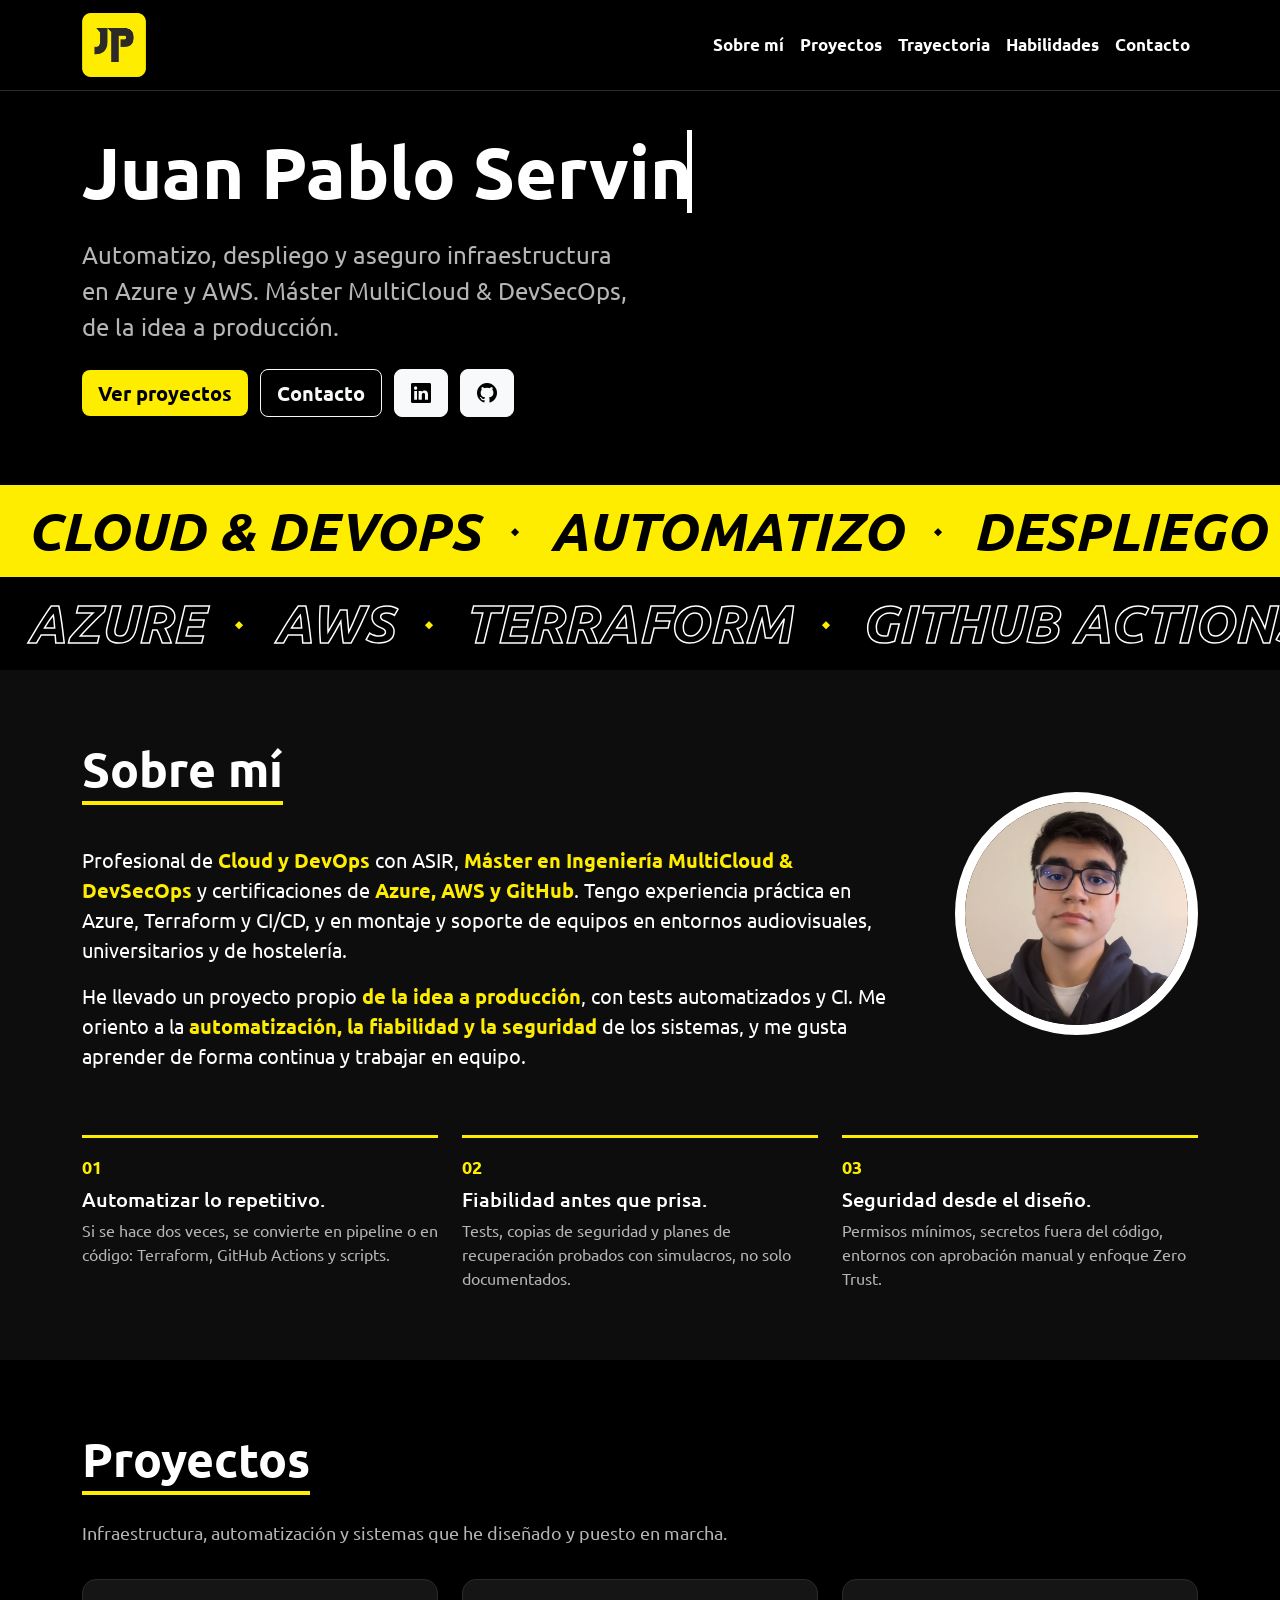
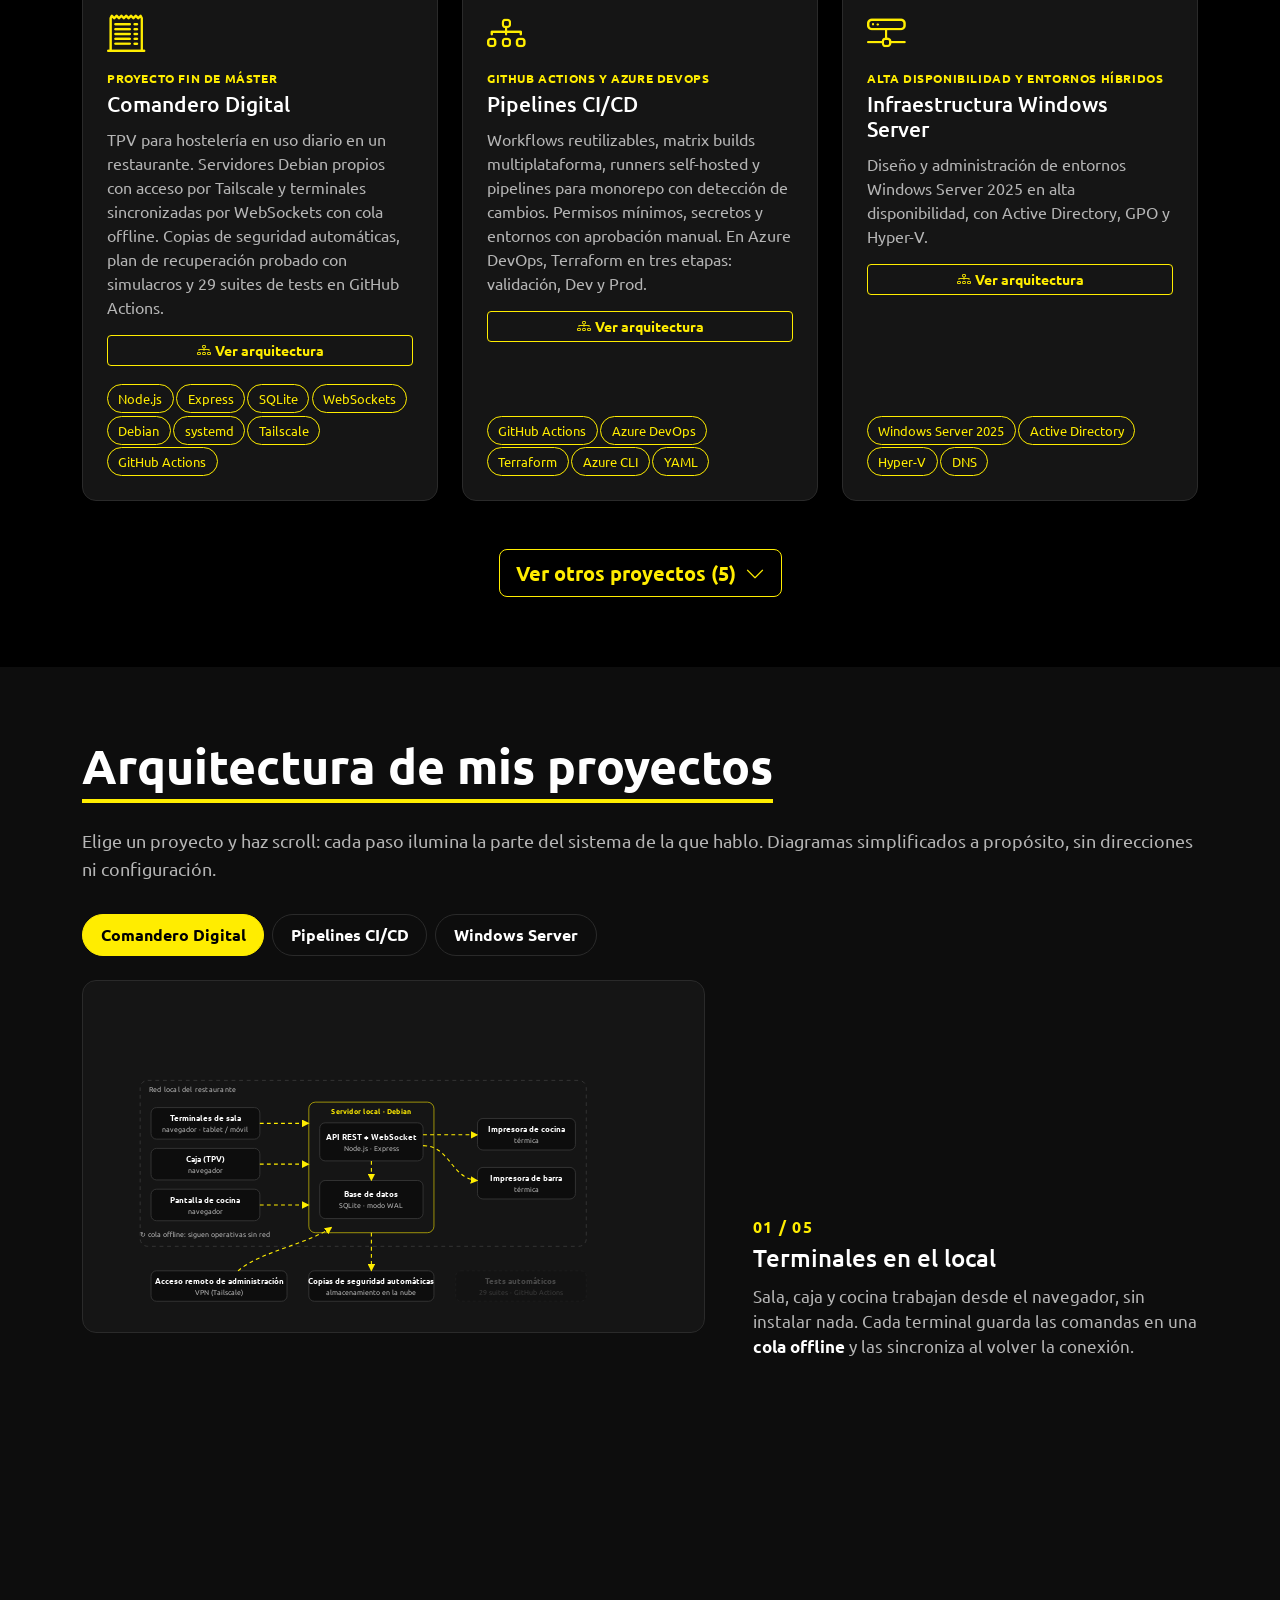
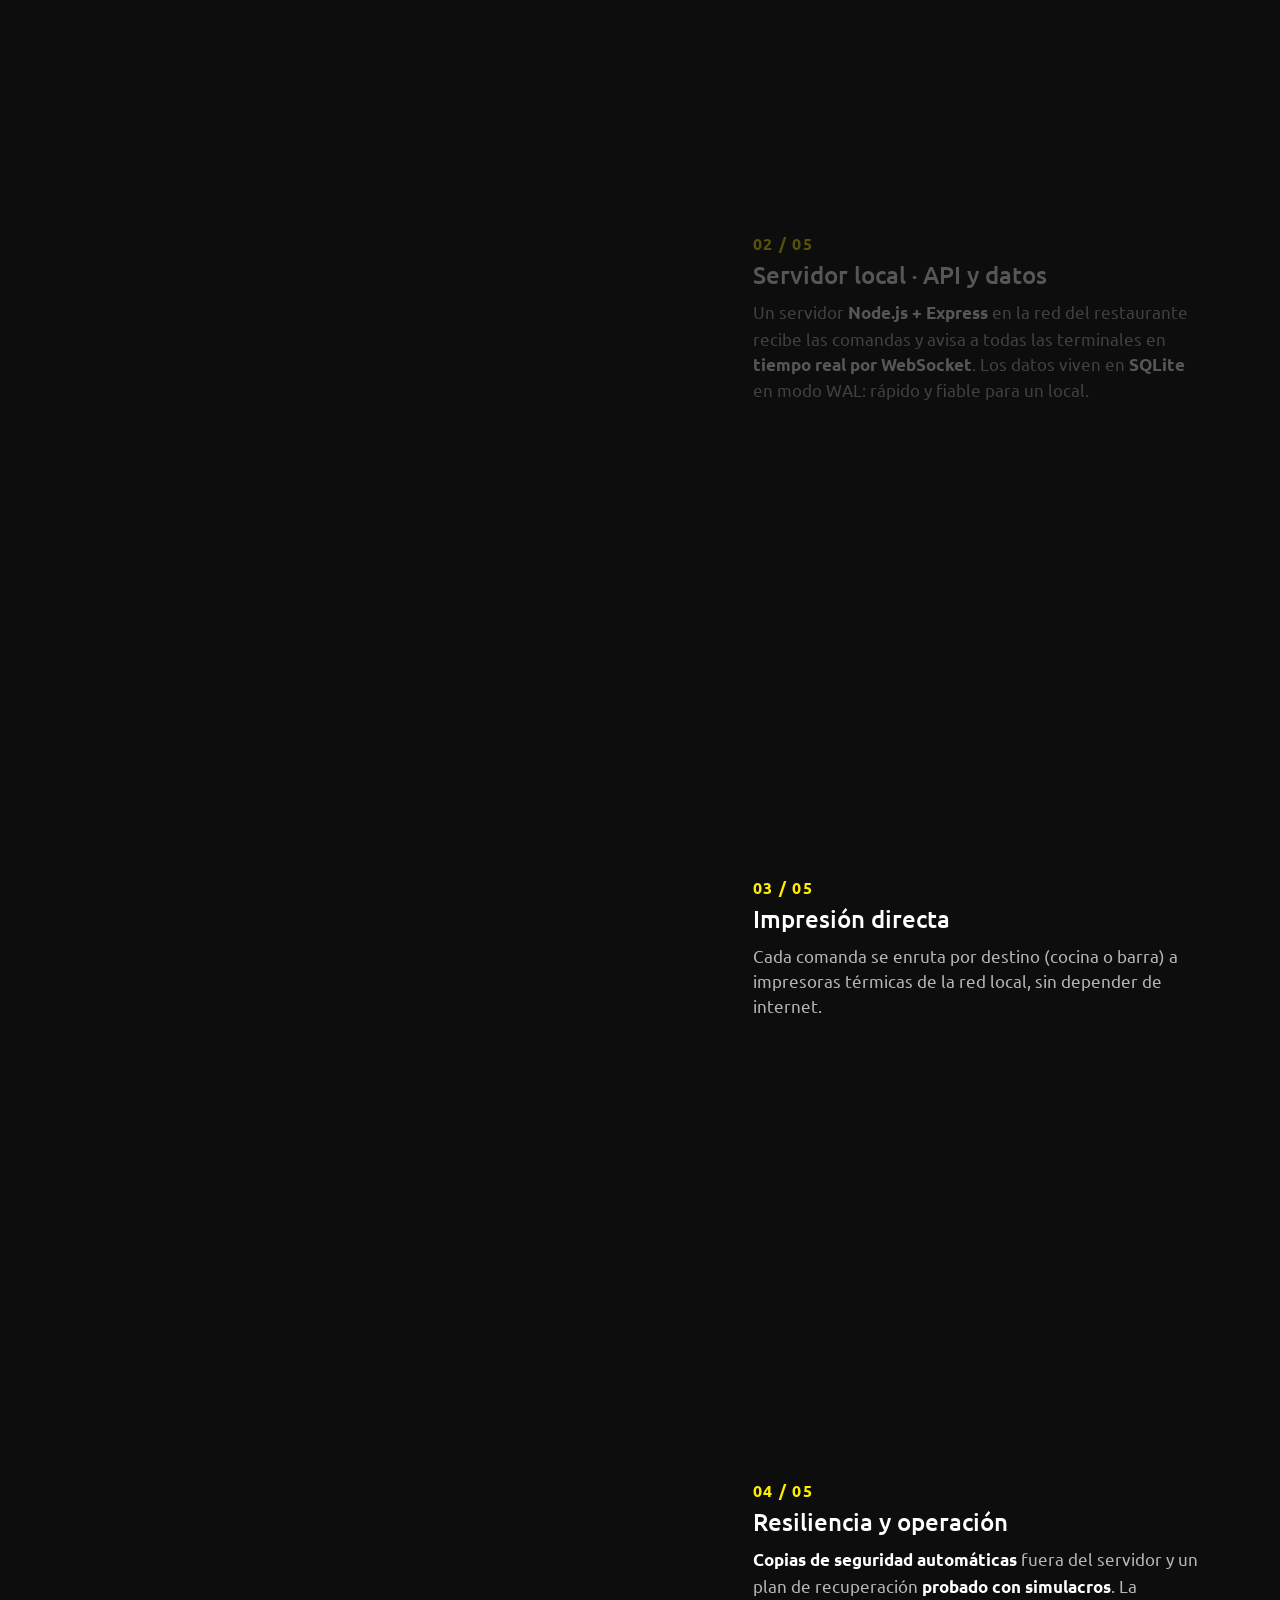
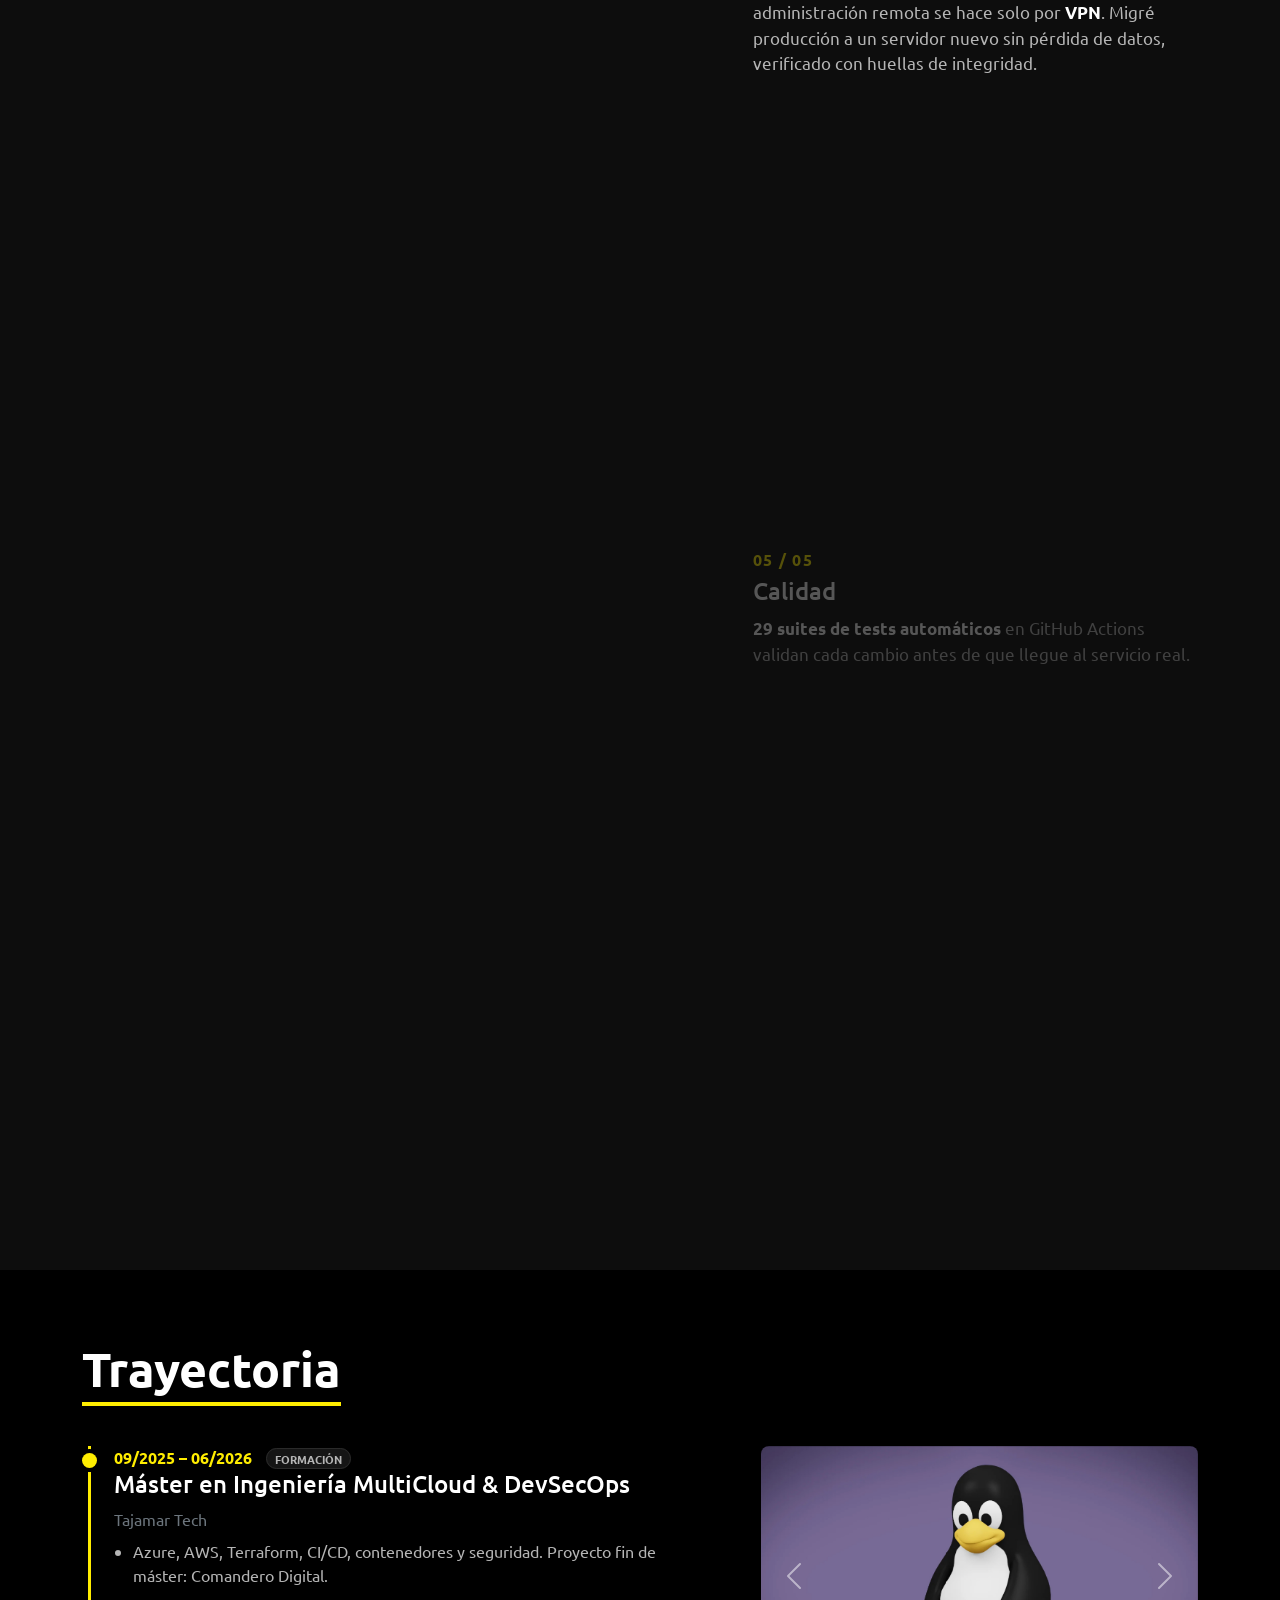
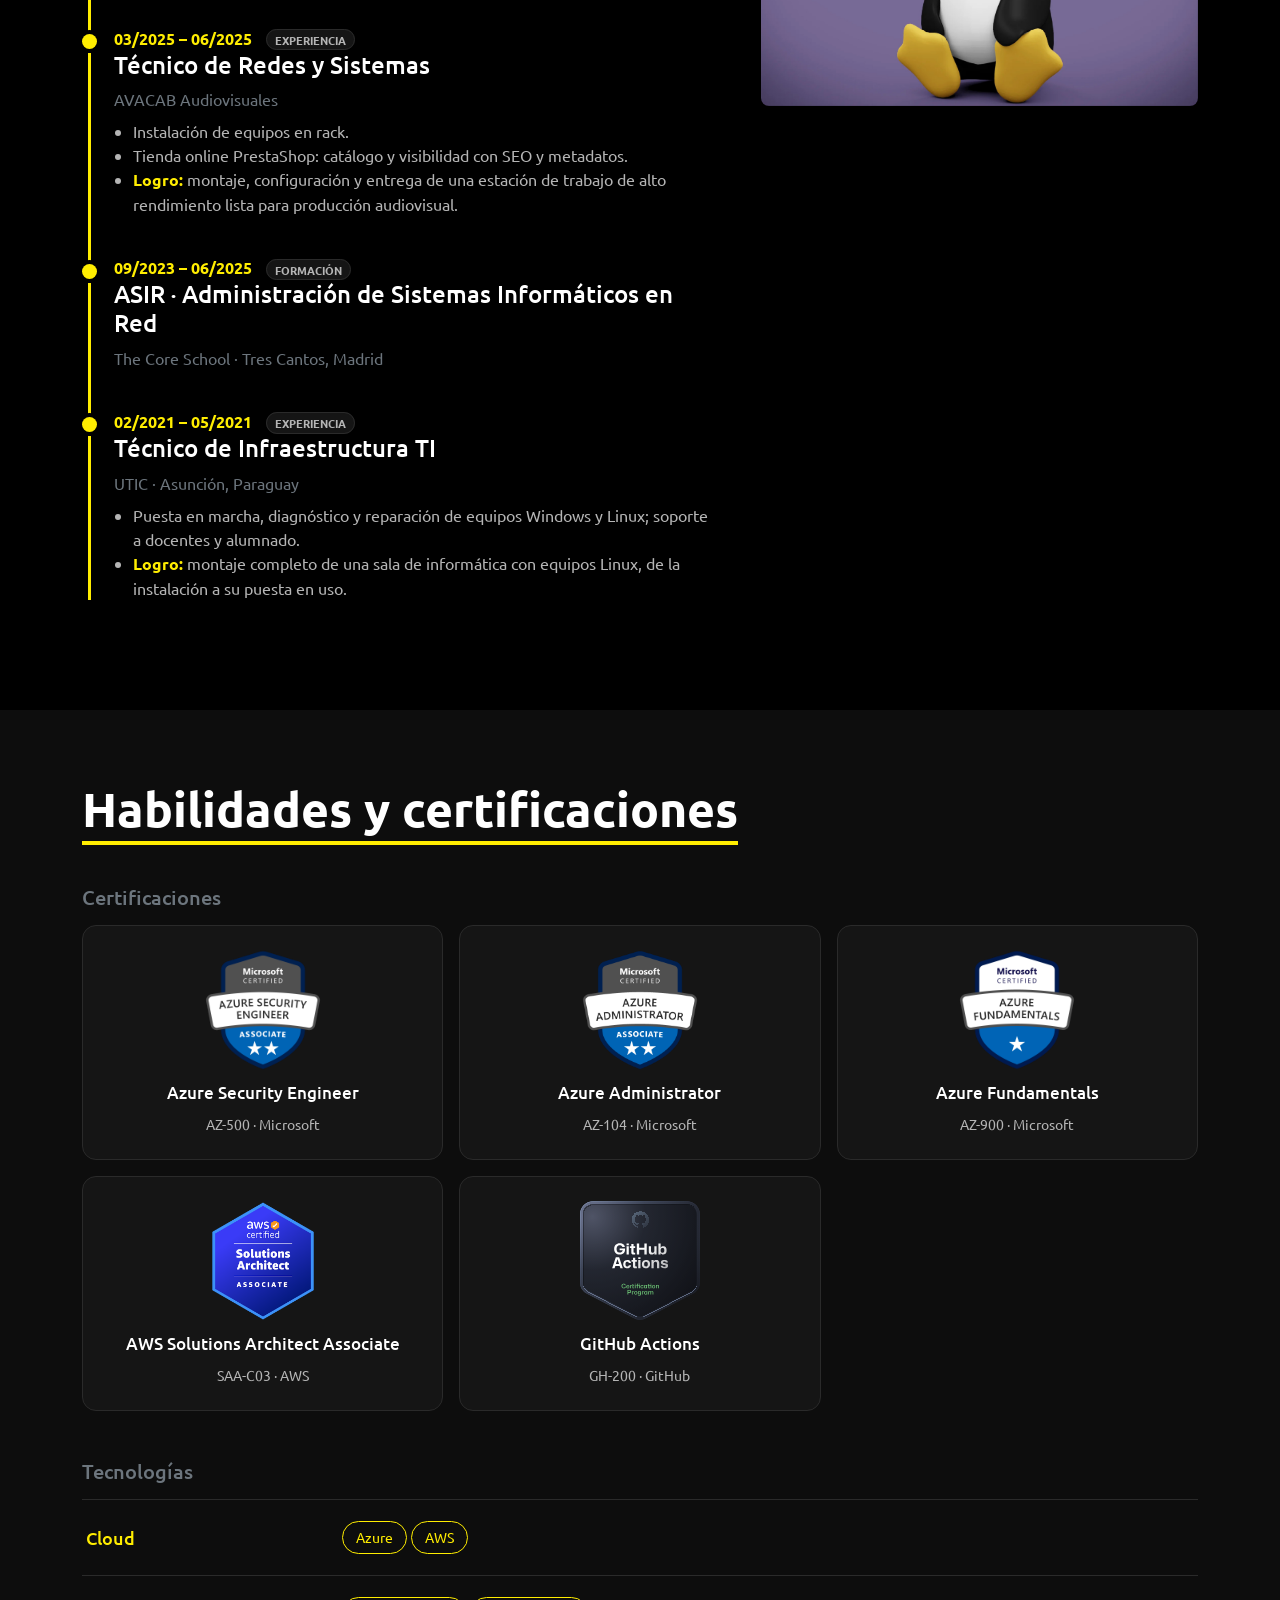
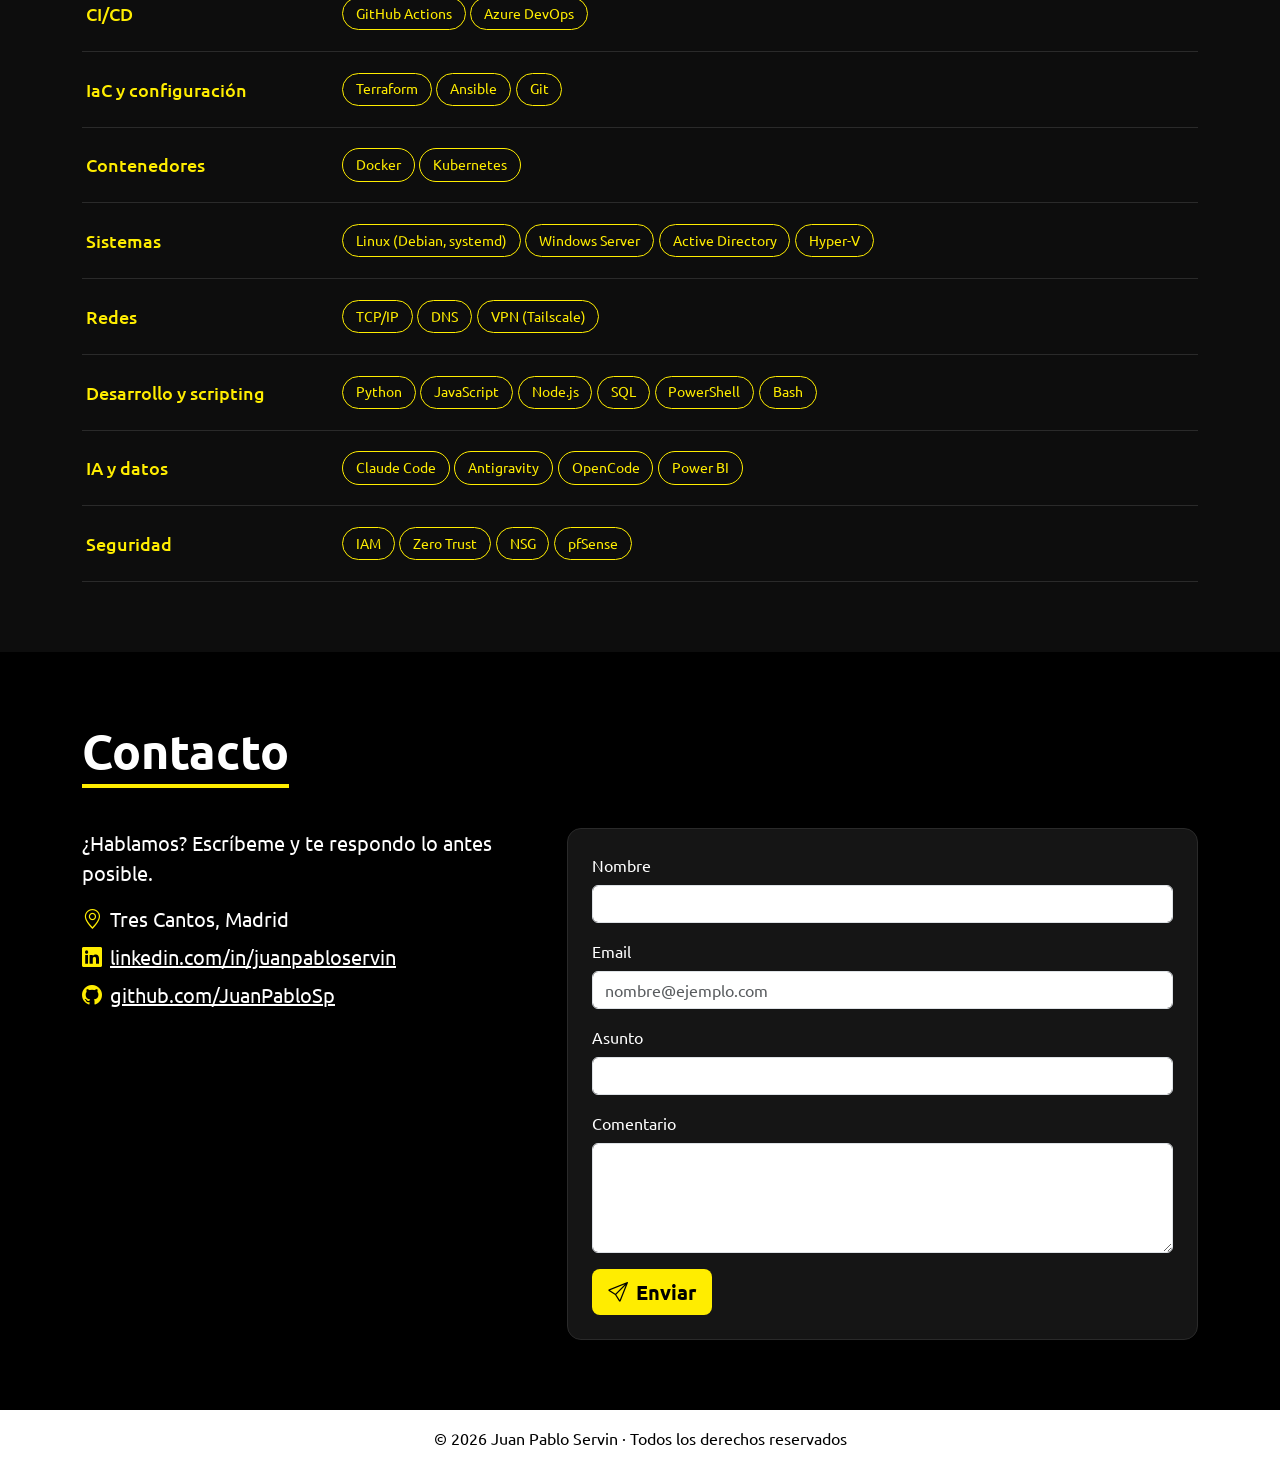
==== index.html @ 90234731 "Selector de arquitectura: Comandero, CI/CD y Windows Server La sección de arquitectura pasa a tener " ====
<!DOCTYPE html>
<html lang="es">

<head>
    <meta charset="UTF-8">
    <meta name="viewport" content="width=device-width, initial-scale=1.0">
    <meta name="theme-color" content="#000000">
    <title>Juan Pablo Servin | Cloud &amp; DevOps</title>
    <meta name="description" content="Portafolio de Juan Pablo Servin: Cloud y DevOps. Máster en Ingeniería MultiCloud &amp; DevSecOps, certificaciones Azure, AWS y GitHub, Terraform, CI/CD y Linux.">
    <meta property="og:title" content="Juan Pablo Servin | Cloud & DevOps">
    <meta property="og:description" content="Máster MultiCloud & DevSecOps. Azure, AWS, Terraform, CI/CD y sistemas.">
    <meta property="og:image" content="img/FotoCV.jpg">
    <meta property="og:type" content="website">
    <meta name="twitter:card" content="summary">
    <link rel="icon" type="image/png" href="img/icon.png">
    <link href="https://cdn.jsdelivr.net/npm/bootstrap@5.3.3/dist/css/bootstrap.min.css" rel="stylesheet"
        integrity="sha384-QWTKZyjpPEjISv5WaRU9OFeRpok6YctnYmDr5pNlyT2bRjXh0JMhjY6hW+ALEwIH" crossorigin="anonymous">
    <link rel="stylesheet" href="https://cdn.jsdelivr.net/npm/bootstrap-icons@1.11.3/font/bootstrap-icons.min.css">
    <script src="https://cdn.jsdelivr.net/npm/bootstrap@5.3.3/dist/js/bootstrap.bundle.min.js"
        integrity="sha384-YvpcrYf0tY3lHB60NNkmXc5s9fDVZLESaAA55NDzOxhy9GkcIdslK1eN7N6jIeHz"
        crossorigin="anonymous" defer></script>
    <link rel="preconnect" href="https://fonts.googleapis.com">
    <link rel="preconnect" href="https://fonts.gstatic.com" crossorigin>
    <link href="https://fonts.googleapis.com/css2?family=Ubuntu:wght@300;400;500;700&display=swap" rel="stylesheet">
    <link href="https://fonts.cdnfonts.com/css/sf-pixelate" rel="stylesheet">
    <link rel="stylesheet" href="css/style.css">
</head>

<body data-bs-spy="scroll" data-bs-target="#mainNav" data-bs-offset="80" tabindex="0">
    <div id="scrollProgress"></div>

    <nav class="navbar navbar-expand-lg navbar-dark fixed-top" id="mainNav">
        <div class="container">
            <a class="navbar-brand" href="#inicio"><img src="img/icon.png" alt="Logo JP"></a>
            <button class="navbar-toggler" type="button" data-bs-toggle="collapse" data-bs-target="#navbarNav"
                aria-controls="navbarNav" aria-expanded="false" aria-label="Abrir menú">
                <span class="navbar-toggler-icon"></span>
            </button>
            <div class="collapse navbar-collapse" id="navbarNav">
                <ul class="navbar-nav ms-auto">
                    <li class="nav-item"><a class="nav-link" href="#sobreMi">Sobre mí</a></li>
                    <li class="nav-item"><a class="nav-link" href="#proyectos">Proyectos</a></li>
                    <li class="nav-item"><a class="nav-link" href="#trayectoria">Trayectoria</a></li>
                    <li class="nav-item"><a class="nav-link" href="#habilidades">Habilidades</a></li>
                    <li class="nav-item"><a class="nav-link" href="#contacto">Contacto</a></li>
                </ul>
            </div>
        </div>
    </nav>

    <main>
        <!-- 1. Hero -->
        <section id="inicio">
            <div class="container">
                <div id="heroTitle"><h1 id="myname" class="reveal up" style="--d:.1s">Juan Pablo Servin</h1></div>
                <p class="hero-sub reveal up" style="--d:.25s">Automatizo, despliego y aseguro infraestructura en Azure y AWS. Máster MultiCloud &amp; DevSecOps, de la idea a producción.</p>
                <div class="mt-4 reveal up" style="--d:.4s">
                    <a href="#proyectos" class="btn btn-lg btn-accent me-2 mb-2">Ver proyectos</a>
                    <a href="#contacto" class="btn btn-lg btn-outline-light fw-bold me-2 mb-2">Contacto</a>
                    <a href="https://www.linkedin.com/in/juanpabloservin/" target="_blank" rel="noopener noreferrer" class="btn btn-lg btn-light fw-bold me-2 mb-2" aria-label="LinkedIn"><i class="bi bi-linkedin"></i></a>
                    <a href="https://github.com/JuanPabloSp" target="_blank" rel="noopener noreferrer" class="btn btn-lg btn-light fw-bold mb-2" aria-label="GitHub"><i class="bi bi-github"></i></a>
                </div>
            </div>
        </section>


        <!-- Cinta de texto en bucle -->
        <div class="marquee-wrap" role="presentation">
            <div class="marquee marquee-fill" aria-hidden="true"><div class="marquee-track"><div class="marquee-group"><span class="">CLOUD &amp; DEVOPS</span><span class="sep">◆</span><span class="">AUTOMATIZO</span><span class="sep">◆</span><span class="">DESPLIEGO</span><span class="sep">◆</span><span class="">ASEGURO</span><span class="sep">◆</span><span class="">CLOUD &amp; DEVOPS</span><span class="sep">◆</span><span class="">AUTOMATIZO</span><span class="sep">◆</span><span class="">DESPLIEGO</span><span class="sep">◆</span><span class="">ASEGURO</span><span class="sep">◆</span></div><div class="marquee-group"><span class="">CLOUD &amp; DEVOPS</span><span class="sep">◆</span><span class="">AUTOMATIZO</span><span class="sep">◆</span><span class="">DESPLIEGO</span><span class="sep">◆</span><span class="">ASEGURO</span><span class="sep">◆</span><span class="">CLOUD &amp; DEVOPS</span><span class="sep">◆</span><span class="">AUTOMATIZO</span><span class="sep">◆</span><span class="">DESPLIEGO</span><span class="sep">◆</span><span class="">ASEGURO</span><span class="sep">◆</span></div></div></div>
            <div class="marquee marquee-outline" aria-hidden="true"><div class="marquee-track"><div class="marquee-group"><span class="">AZURE</span><span class="sep">◆</span><span class="">AWS</span><span class="sep">◆</span><span class="">TERRAFORM</span><span class="sep">◆</span><span class="">GITHUB ACTIONS</span><span class="sep">◆</span><span class="">KUBERNETES</span><span class="sep">◆</span><span class="">LINUX</span><span class="sep">◆</span><span class="">AZURE</span><span class="sep">◆</span><span class="">AWS</span><span class="sep">◆</span><span class="">TERRAFORM</span><span class="sep">◆</span><span class="">GITHUB ACTIONS</span><span class="sep">◆</span><span class="">KUBERNETES</span><span class="sep">◆</span><span class="">LINUX</span><span class="sep">◆</span></div><div class="marquee-group"><span class="">AZURE</span><span class="sep">◆</span><span class="">AWS</span><span class="sep">◆</span><span class="">TERRAFORM</span><span class="sep">◆</span><span class="">GITHUB ACTIONS</span><span class="sep">◆</span><span class="">KUBERNETES</span><span class="sep">◆</span><span class="">LINUX</span><span class="sep">◆</span><span class="">AZURE</span><span class="sep">◆</span><span class="">AWS</span><span class="sep">◆</span><span class="">TERRAFORM</span><span class="sep">◆</span><span class="">GITHUB ACTIONS</span><span class="sep">◆</span><span class="">KUBERNETES</span><span class="sep">◆</span><span class="">LINUX</span><span class="sep">◆</span></div></div></div>
        </div>

        <!-- 2. Sobre mí -->
        <section id="sobreMi" class="alt">
            <div class="container">
                <div class="row g-5 align-items-center">
                    <div class="col-lg-3 order-lg-2 text-center">
                        <img src="img/FotoCV.jpg" class="w-100 reveal scale" id="foto" alt="Foto de perfil de Juan Pablo Servin" style="max-width:280px">
                    </div>
                    <div class="col-lg-9 order-lg-1">
                        <h2 class="section-title">Sobre mí</h2>
                        <p class="fs-5 about-text reveal left">
                            Profesional de <b>Cloud y DevOps</b> con ASIR, <b>Máster en Ingeniería MultiCloud &amp; DevSecOps</b>
                            y certificaciones de <b>Azure, AWS y GitHub</b>. Tengo experiencia práctica en Azure, Terraform y CI/CD,
                            y en montaje y soporte de equipos en entornos audiovisuales, universitarios y de hostelería.
                        </p>
                        <p class="fs-5 about-text reveal left" style="--d:.15s">
                            He llevado un proyecto propio <b>de la idea a producción</b>, con tests automatizados y CI.
                            Me oriento a la <b>automatización, la fiabilidad y la seguridad</b> de los sistemas, y me gusta
                            aprender de forma continua y trabajar en equipo.
                        </p>
                    </div>
                </div>
                <div class="row g-4 mt-4" data-stagger>
                    <div class="col-md-4 reveal up"><div class="principle"><span class="num">01</span><h3>Automatizar lo repetitivo.</h3><p>Si se hace dos veces, se convierte en pipeline o en código: Terraform, GitHub Actions y scripts.</p></div></div>
                    <div class="col-md-4 reveal up"><div class="principle"><span class="num">02</span><h3>Fiabilidad antes que prisa.</h3><p>Tests, copias de seguridad y planes de recuperación probados con simulacros, no solo documentados.</p></div></div>
                    <div class="col-md-4 reveal up"><div class="principle"><span class="num">03</span><h3>Seguridad desde el diseño.</h3><p>Permisos mínimos, secretos fuera del código, entornos con aprobación manual y enfoque Zero Trust.</p></div></div>
                </div>
            </div>
        </section>

        <!-- 3. Proyectos -->
        <section id="proyectos">
            <div class="container">
                <h2 class="section-title">Proyectos</h2>
                <p class="section-lead reveal up">Infraestructura, automatización y sistemas que he diseñado y puesto en marcha.</p>
                <div class="row g-4" data-stagger>
                    <div class="col-md-6 col-lg-4 reveal up">
                        <article class="card-dark project">
                            <i class="bi bi-receipt-cutoff project-icon"></i>
                            <small class="project-kind">Proyecto Fin de Máster</small>
                            <h3>Comandero Digital</h3>
                            <p class="project-desc">TPV para hostelería en uso diario en un restaurante. Servidores Debian propios con acceso por Tailscale y terminales sincronizadas por WebSockets con cola offline. Copias de seguridad automáticas, plan de recuperación probado con simulacros y 29 suites de tests en GitHub Actions.</p>
                            <a href="#arquitectura" data-arch="comandero" class="btn btn-sm btn-outline-accent mb-3 arch-btn"><i class="bi bi-diagram-3 me-1"></i>Ver arquitectura</a>
                            <div class="mt-auto"><span class="badge-tech">Node.js</span><span class="badge-tech">Express</span><span class="badge-tech">SQLite</span><span class="badge-tech">WebSockets</span><span class="badge-tech">Debian</span><span class="badge-tech">systemd</span><span class="badge-tech">Tailscale</span><span class="badge-tech">GitHub Actions</span></div>
                        </article>
                    </div>
                    <div class="col-md-6 col-lg-4 reveal up">
                        <article class="card-dark project">
                            <i class="bi bi-diagram-3 project-icon"></i>
                            <small class="project-kind">GitHub Actions y Azure DevOps</small>
                            <h3>Pipelines CI/CD</h3>
                            <p class="project-desc">Workflows reutilizables, matrix builds multiplataforma, runners self-hosted y pipelines para monorepo con detección de cambios. Permisos mínimos, secretos y entornos con aprobación manual. En Azure DevOps, Terraform en tres etapas: validación, Dev y Prod.</p>
                            <a href="#arquitectura" data-arch="cicd" class="btn btn-sm btn-outline-accent mb-3 arch-btn"><i class="bi bi-diagram-3 me-1"></i>Ver arquitectura</a>
                            <div class="mt-auto"><span class="badge-tech">GitHub Actions</span><span class="badge-tech">Azure DevOps</span><span class="badge-tech">Terraform</span><span class="badge-tech">Azure CLI</span><span class="badge-tech">YAML</span></div>
                        </article>
                    </div>
                    <div class="col-md-6 col-lg-4 reveal up">
                        <article class="card-dark project">
                            <i class="bi bi-hdd-network project-icon"></i>
                            <small class="project-kind">Alta disponibilidad y entornos híbridos</small>
                            <h3>Infraestructura Windows Server</h3>
                            <p class="project-desc">Diseño y administración de entornos Windows Server 2025 en alta disponibilidad, con Active Directory, GPO y Hyper-V.</p>
                            <a href="#arquitectura" data-arch="windows" class="btn btn-sm btn-outline-accent mb-3 arch-btn"><i class="bi bi-diagram-3 me-1"></i>Ver arquitectura</a>
                            <div class="mt-auto"><span class="badge-tech">Windows Server 2025</span><span class="badge-tech">Active Directory</span><span class="badge-tech">Hyper-V</span><span class="badge-tech">DNS</span></div>
                        </article>
                    </div>
                </div>
                <div class="text-center mt-5 reveal up">
                    <button class="btn btn-outline-accent btn-lg" type="button" id="toggleOtros" data-bs-toggle="collapse" data-bs-target="#otros-proyectos" aria-expanded="false" aria-controls="otros-proyectos">
                        <span data-label>Ver otros proyectos (5)</span> <i class="bi bi-chevron-down ms-1"></i>
                    </button>
                </div>
                <div class="collapse" id="otros-proyectos">
                    <h3 class="mt-5 mb-4">Otros proyectos</h3>
                    <div class="row g-4" data-stagger>
                    <div class="col-md-6 col-lg-4 reveal up">
                        <article class="card-dark project">
                            <video class="project-media" src="img/capsproyects/gifCs2.mp4" poster="img/capsproyects/gifCs2.jpg" autoplay muted loop playsinline preload="metadata" aria-label="Torneo LAN de Counter-Strike 2"></video>
                            <small class="project-kind">Proyecto ASIR · Redes y servidores</small>
                            <h3>Torneo LAN Counter-Strike 2</h3>
                            <p class="project-desc">Organización de un torneo en LAN, de la planificación a la ejecución, integrando redes y administración de servidores.</p>
                            <div class="mt-auto"><span class="badge-tech">Redes</span><span class="badge-tech">Servidores</span><span class="badge-tech">Gestión de proyectos</span></div>
                        </article>
                    </div>
                    <div class="col-md-6 col-lg-4 reveal up">
                        <article class="card-dark project">
                            <video class="project-media" src="img/capsproyects/gifArcade.mp4" poster="img/capsproyects/gifArcade.jpg" autoplay muted loop playsinline preload="metadata" aria-label="Arcade físico construido por alumnos de ASIR"></video>
                            <small class="project-kind">Proyecto ASIR · Hardware y software</small>
                            <h3>Arcade físico</h3>
                            <p class="project-desc">Construcción en grupo de un arcade completamente funcional aplicando hardware, software y redes.</p>
                            <div class="mt-auto"><span class="badge-tech">Hardware</span><span class="badge-tech">Software</span><span class="badge-tech">Trabajo en equipo</span></div>
                        </article>
                    </div>
                    <div class="col-md-6 col-lg-4 reveal up">
                        <article class="card-dark project">
                            <video class="project-media" src="img/capsproyects/gif1.mp4" poster="img/capsproyects/gif1.jpg" autoplay muted loop playsinline preload="metadata" aria-label="Demo de la Interfaz Arcade"></video>
                            <small class="project-kind">Desarrollo web</small>
                            <h3>Interfaz Arcade</h3>
                            <p class="project-desc">Interfaz arcade en pixel art, navegable con joystick o botones por género, año o popularidad.</p>
                            <div class="mt-auto"><span class="badge-tech">HTML</span><span class="badge-tech">CSS</span><span class="badge-tech">JavaScript</span></div>
                        </article>
                    </div>
                    <div class="col-md-6 col-lg-4 reveal up">
                        <article class="card-dark project">
                            <video class="project-media" src="img/capsproyects/gif2.mp4" poster="img/capsproyects/gif2.jpg" autoplay muted loop playsinline preload="metadata" aria-label="Demo de la web de Pixel Car Racer"></video>
                            <small class="project-kind">Desarrollo web</small>
                            <h3>Web Pixel Car Racer</h3>
                            <p class="project-desc">Web para fans de PixelCarRacer con noticias, guías, eventos y torneos.</p>
                            <div class="mt-auto"><span class="badge-tech">HTML</span><span class="badge-tech">CSS</span><span class="badge-tech">Bootstrap</span></div>
                        </article>
                    </div>
                    <div class="col-md-6 col-lg-4 reveal up">
                        <article class="card-dark project">
                            <video class="project-media" src="img/capsproyects/gif3.mp4" poster="img/capsproyects/gif3.jpg" autoplay muted loop playsinline preload="metadata" aria-label="Demo de The Maze Wizard"></video>
                            <small class="project-kind">Videojuego</small>
                            <h3>The Maze Wizard</h3>
                            <p class="project-desc">Juego de laberintos con un mago, trampas y enemigos, en niveles cada vez más complejos.</p>
                            <div class="mt-auto"><span class="badge-tech">JavaScript</span><span class="badge-tech">Lógica de juego</span></div>
                        </article>
                    </div>
                </div>
                </div>
            </div>
        </section>

        <section id="arquitectura" class="alt">
            <div class="container">
                <h2 class="section-title">Arquitectura de mis proyectos</h2>
                <p class="section-lead reveal up">Elige un proyecto y haz scroll: cada paso ilumina la parte del sistema de la que hablo. Diagramas simplificados a propósito, sin direcciones ni configuración.</p>
                <div class="arch-tabs" role="tablist" aria-label="Elegir arquitectura">
                    <button type="button" role="tab" class="arch-tab active" data-arch="comandero" aria-selected="true">Comandero Digital</button>
                    <button type="button" role="tab" class="arch-tab" data-arch="cicd" aria-selected="false">Pipelines CI/CD</button>
                    <button type="button" role="tab" class="arch-tab" data-arch="windows" aria-selected="false">Windows Server</button>
                </div>
                <div class="scrolly" data-arch-pane="comandero" role="tabpanel">
                    <div class="stage-wrap"><div class="scrolly-stage"><svg class="arch scrolly-svg" viewBox="0 0 860 460" data-full="0 0 860 460" style="aspect-ratio:860/460" role="img" aria-labelledby="tc"><title id="tc">Arquitectura simplificada de Comandero Digital</title><defs><marker id="arA" viewBox="0 0 10 10" refX="9" refY="5" markerWidth="7" markerHeight="7" orient="auto-start-reverse"><path d="M0 0L10 5L0 10z" fill="#FFED00"/></marker></defs><rect class="zone" x="20" y="30" width="820" height="305" rx="14"/><text x="36" y="52" class="zl">Red local del restaurante</text><g class="layer" id="l-term"><rect class="box " x="40" y="80" width="200" height="58" rx="10"/><text x="140" y="105" text-anchor="middle" class="t1">Terminales de sala</text><text x="140" y="125" text-anchor="middle" class="t2">navegador · tablet / móvil</text><rect class="box " x="40" y="155" width="200" height="58" rx="10"/><text x="140" y="180" text-anchor="middle" class="t1">Caja (TPV)</text><text x="140" y="200" text-anchor="middle" class="t2">navegador</text><rect class="box " x="40" y="230" width="200" height="58" rx="10"/><text x="140" y="255" text-anchor="middle" class="t1">Pantalla de cocina</text><text x="140" y="275" text-anchor="middle" class="t2">navegador</text><text x="140" y="318" text-anchor="middle" class="t2">↻ cola offline: siguen operativas sin red</text><path class="flow" d="M240 109 H330" marker-end="url(#arA)" /><path class="flow" d="M240 184 H330" marker-end="url(#arA)" /><path class="flow" d="M240 259 H330" marker-end="url(#arA)" /></g><g class="layer" id="l-server"><rect class="zone acc" x="330" y="70" width="230" height="240" rx="12"/><text x="445" y="92" text-anchor="middle" class="zl acct">Servidor local · Debian</text><rect class="box " x="350" y="108" width="190" height="70" rx="10"/><text x="445" y="139" text-anchor="middle" class="t1">API REST + WebSocket</text><text x="445" y="159" text-anchor="middle" class="t2">Node.js · Express</text><rect class="box " x="350" y="214" width="190" height="70" rx="10"/><text x="445" y="245" text-anchor="middle" class="t1">Base de datos</text><text x="445" y="265" text-anchor="middle" class="t2">SQLite · modo WAL</text><path class="flow" d="M445 178 V214" marker-end="url(#arA)" /></g><g class="layer" id="l-print"><rect class="box " x="640" y="100" width="180" height="58" rx="10"/><text x="730" y="125" text-anchor="middle" class="t1">Impresora de cocina</text><text x="730" y="145" text-anchor="middle" class="t2">térmica</text><rect class="box " x="640" y="190" width="180" height="58" rx="10"/><text x="730" y="215" text-anchor="middle" class="t1">Impresora de barra</text><text x="730" y="235" text-anchor="middle" class="t2">térmica</text><path class="flow" d="M540 130 H640" marker-end="url(#arA)" /><path class="flow" d="M540 150 C590 150 590 210 640 214" marker-end="url(#arA)" /></g><g class="layer" id="l-backup"><rect class="box " x="330" y="380" width="230" height="56" rx="10"/><text x="445" y="404" text-anchor="middle" class="t1">Copias de seguridad automáticas</text><text x="445" y="424" text-anchor="middle" class="t2">almacenamiento en la nube</text><path class="flow" d="M445 310 V380" marker-end="url(#arA)" /></g><g class="layer" id="l-vpn"><rect class="box " x="40" y="380" width="250" height="56" rx="10"/><text x="165" y="404" text-anchor="middle" class="t1">Acceso remoto de administración</text><text x="165" y="424" text-anchor="middle" class="t2">VPN (Tailscale)</text><path class="flow" d="M200 380 C 240 345, 330 330, 372 300" marker-end="url(#arA)" stroke-dasharray="3 6"/></g><g class="layer" id="l-ci"><rect class="box dash" x="600" y="380" width="240" height="56" rx="10"/><text x="720" y="404" text-anchor="middle" class="t1">Tests automáticos</text><text x="720" y="424" text-anchor="middle" class="t2">29 suites · GitHub Actions</text></g></svg></div></div>
                    <div class="scrolly-steps">
                        <div class="scrolly-step" data-layers="l-term" data-focus="10 40 480 290">
                            <span class="step-num">01 / 05</span>
                            <h3>Terminales en el local</h3>
                            <p>Sala, caja y cocina trabajan desde el navegador, sin instalar nada. Cada terminal guarda las comandas en una <b>cola offline</b> y las sincroniza al volver la conexión.</p>
                        </div>
                        <div class="scrolly-step" data-layers="l-server l-term" data-focus="240 40 480 290">
                            <span class="step-num">02 / 05</span>
                            <h3>Servidor local · API y datos</h3>
                            <p>Un servidor <b>Node.js + Express</b> en la red del restaurante recibe las comandas y avisa a todas las terminales en <b>tiempo real por WebSocket</b>. Los datos viven en <b>SQLite</b> en modo WAL: rápido y fiable para un local.</p>
                        </div>
                        <div class="scrolly-step" data-layers="l-print l-server" data-focus="380 40 480 290">
                            <span class="step-num">03 / 05</span>
                            <h3>Impresión directa</h3>
                            <p>Cada comanda se enruta por destino (cocina o barra) a impresoras térmicas de la red local, sin depender de internet.</p>
                        </div>
                        <div class="scrolly-step" data-layers="l-backup l-vpn" data-focus="10 250 600 220">
                            <span class="step-num">04 / 05</span>
                            <h3>Resiliencia y operación</h3>
                            <p><b>Copias de seguridad automáticas</b> fuera del servidor y un plan de recuperación <b>probado con simulacros</b>. La administración remota se hace solo por <b>VPN</b>. Migré producción a un servidor nuevo sin pérdida de datos, verificado con huellas de integridad.</p>
                        </div>
                        <div class="scrolly-step" data-layers="l-ci" data-focus="420 240 440 220">
                            <span class="step-num">05 / 05</span>
                            <h3>Calidad</h3>
                            <p><b>29 suites de tests automáticos</b> en GitHub Actions validan cada cambio antes de que llegue al servicio real.</p>
                        </div>
                    </div>
                </div>
                <div class="scrolly" data-arch-pane="cicd" role="tabpanel" hidden>
                    <div class="stage-wrap"><div class="scrolly-stage"><svg class="arch scrolly-svg" viewBox="0 0 860 260" data-full="0 0 860 260" style="aspect-ratio:860/260" role="img" aria-labelledby="tb"><title id="tb">Pipeline de CI/CD con aprobación manual antes de producción</title><defs><marker id="arB" viewBox="0 0 10 10" refX="9" refY="5" markerWidth="7" markerHeight="7" orient="auto-start-reverse"><path d="M0 0L10 5L0 10z" fill="#FFED00"/></marker></defs><g class="layer" id="l-src"><rect class="box " x="20" y="50" width="110" height="78" rx="10"/><text x="75" y="85" text-anchor="middle" class="t1">Commit / PR</text><text x="75" y="105" text-anchor="middle" class="t2">cambio en el repo</text></g><g class="layer" id="l-val"><rect class="box " x="160" y="50" width="110" height="78" rx="10"/><text x="215" y="85" text-anchor="middle" class="t1">Validación</text><text x="215" y="105" text-anchor="middle" class="t2">lint + tests</text><path class="flow" d="M130 89 H160" marker-end="url(#arB)" /></g><g class="layer" id="l-plan"><rect class="box " x="300" y="50" width="110" height="78" rx="10"/><text x="355" y="85" text-anchor="middle" class="t1">Plan Terraform</text><text x="355" y="105" text-anchor="middle" class="t2">cambios previstos</text><path class="flow" d="M270 89 H300" marker-end="url(#arB)" /></g><g class="layer" id="l-dev"><rect class="box " x="440" y="50" width="110" height="78" rx="10"/><text x="495" y="85" text-anchor="middle" class="t1">Dev</text><text x="495" y="105" text-anchor="middle" class="t2">despliegue · pruebas</text><path class="flow" d="M410 89 H440" marker-end="url(#arB)" /></g><g class="layer" id="l-appr"><rect class="box accent" x="580" y="50" width="110" height="78" rx="10"/><text x="635" y="85" text-anchor="middle" class="t1">Aprobación</text><text x="635" y="105" text-anchor="middle" class="t2">manual</text><path class="flow" d="M550 89 H580" marker-end="url(#arB)" /></g><g class="layer" id="l-prod"><rect class="box " x="720" y="50" width="110" height="78" rx="10"/><text x="775" y="85" text-anchor="middle" class="t1">Prod</text><text x="775" y="105" text-anchor="middle" class="t2">despliegue · final</text><path class="flow" d="M690 89 H720" marker-end="url(#arB)" /></g><g class="layer" id="l-sec"><rect class="box dash" x="20" y="170" width="410" height="56" rx="10"/><text x="225" y="194" text-anchor="middle" class="t1">Seguridad</text><text x="225" y="214" text-anchor="middle" class="t2">permisos mínimos · secretos por entorno</text></g><g class="layer" id="l-eff"><rect class="box dash" x="440" y="170" width="400" height="56" rx="10"/><text x="640" y="194" text-anchor="middle" class="t1">Eficiencia</text><text x="640" y="214" text-anchor="middle" class="t2">workflows reutilizables · runners self-hosted · matrix</text></g></svg></div></div>
                    <div class="scrolly-steps">
                        <div class="scrolly-step" data-layers="l-src" data-focus="0 20 430 130">
                            <span class="step-num">01 / 06</span>
                            <h3>Todo empieza con un cambio</h3>
                            <p>Un commit o una pull request en el repositorio dispara el pipeline. Nada se despliega a mano.</p>
                        </div>
                        <div class="scrolly-step" data-layers="l-val l-plan" data-focus="130 20 430 130">
                            <span class="step-num">02 / 06</span>
                            <h3>Validar y planificar</h3>
                            <p>Se pasan <b>lint y tests</b> y se genera el <b>plan de Terraform</b>: se ve qué va a cambiar en la infraestructura antes de aplicar nada.</p>
                        </div>
                        <div class="scrolly-step" data-layers="l-dev" data-focus="290 20 430 130">
                            <span class="step-num">03 / 06</span>
                            <h3>Despliegue en Dev</h3>
                            <p>La infraestructura y la aplicación se despliegan primero en un entorno de pruebas separado del real.</p>
                        </div>
                        <div class="scrolly-step" data-layers="l-appr l-prod" data-focus="430 20 430 130">
                            <span class="step-num">04 / 06</span>
                            <h3>Aprobación y producción</h3>
                            <p>Antes de producción hay una <b>aprobación manual</b> en un entorno protegido. Solo entonces se despliega en Prod.</p>
                        </div>
                        <div class="scrolly-step" data-layers="l-sec" data-focus="0 130 430 130">
                            <span class="step-num">05 / 06</span>
                            <h3>Seguridad por defecto</h3>
                            <p><b>Permisos mínimos</b> para el pipeline y <b>secretos y variables por entorno</b>, sin credenciales en el código.</p>
                        </div>
                        <div class="scrolly-step" data-layers="l-eff" data-focus="430 130 430 130">
                            <span class="step-num">06 / 06</span>
                            <h3>Eficiencia</h3>
                            <p><b>Workflows reutilizables</b>, <b>matrix builds</b> multiplataforma, <b>runners self-hosted</b> y detección de cambios para monorepo.</p>
                        </div>
                    </div>
                </div>
                <div class="scrolly" data-arch-pane="windows" role="tabpanel" hidden>
                    <div class="stage-wrap"><div class="scrolly-stage"><svg class="arch scrolly-svg" viewBox="0 0 860 380" data-full="0 0 860 380" style="aspect-ratio:860/380" role="img" aria-labelledby="tw"><title id="tw">Entorno Windows Server en alta disponibilidad con Active Directory y Hyper-V</title><defs><marker id="arC" viewBox="0 0 10 10" refX="9" refY="5" markerWidth="7" markerHeight="7" orient="auto-start-reverse"><path d="M0 0L10 5L0 10z" fill="#FFED00"/></marker></defs><rect class="zone" x="20" y="30" width="570" height="320" rx="14"/><text x="36" y="52" class="zl">Dominio · Active Directory</text><g class="layer" id="l-hosts"><rect class="zone acc" x="45" y="75" width="230" height="250" rx="12"/><text x="160" y="97" text-anchor="middle" class="zl acct">Host Hyper-V A</text><rect class="box " x="60" y="215" width="200" height="70" rx="10"/><text x="160" y="246" text-anchor="middle" class="t1">VM · Servidores</text><text x="160" y="266" text-anchor="middle" class="t2">aplicaciones y ficheros</text><rect class="zone acc" x="315" y="75" width="230" height="250" rx="12"/><text x="430" y="97" text-anchor="middle" class="zl acct">Host Hyper-V B</text><rect class="box " x="330" y="215" width="200" height="70" rx="10"/><text x="430" y="246" text-anchor="middle" class="t1">VM · Servidores</text><text x="430" y="266" text-anchor="middle" class="t2">aplicaciones y ficheros</text></g><g class="layer" id="l-dc"><rect class="box " x="60" y="115" width="200" height="70" rx="10"/><text x="160" y="146" text-anchor="middle" class="t1">VM · Controlador de dominio</text><text x="160" y="166" text-anchor="middle" class="t2">AD DS + DNS</text><rect class="box " x="330" y="115" width="200" height="70" rx="10"/><text x="430" y="146" text-anchor="middle" class="t1">VM · Controlador de dominio</text><text x="430" y="166" text-anchor="middle" class="t2">AD DS + DNS</text></g><g class="layer" id="l-ha"><path class="flow" d="M275 200 H325" marker-end="url(#arC)" marker-start="url(#arC)"/><text x="300" y="190" text-anchor="middle" class="t2">HA</text></g><g class="layer" id="l-cloud"><rect class="box " x="650" y="100" width="190" height="80" rx="10"/><text x="745" y="136" text-anchor="middle" class="t1">Nube · Azure</text><text x="745" y="156" text-anchor="middle" class="t2">entorno híbrido</text><path class="flow" d="M590 140 H650" marker-end="url(#arC)" /></g><g class="layer" id="l-gpo"><rect class="box dash" x="650" y="230" width="190" height="64" rx="10"/><text x="745" y="258" text-anchor="middle" class="t1">GPO</text><text x="745" y="278" text-anchor="middle" class="t2">directivas de grupo</text><path class="flow" d="M590 262 H650" marker-end="url(#arC)" stroke-dasharray="3 6"/></g></svg></div></div>
                    <div class="scrolly-steps">
                        <div class="scrolly-step" data-layers="l-dc" data-focus="30 70 520 230">
                            <span class="step-num">01 / 05</span>
                            <h3>Identidad centralizada</h3>
                            <p><b>Active Directory y DNS</b> en controladores de dominio: usuarios, equipos y resolución de nombres gestionados desde un único sitio.</p>
                        </div>
                        <div class="scrolly-step" data-layers="l-hosts l-dc" data-focus="20 40 540 300">
                            <span class="step-num">02 / 05</span>
                            <h3>Virtualización con Hyper-V</h3>
                            <p>Los servicios corren en <b>máquinas virtuales</b> repartidas entre dos hosts Hyper-V.</p>
                        </div>
                        <div class="scrolly-step" data-layers="l-ha l-hosts l-dc" data-focus="20 90 540 220">
                            <span class="step-num">03 / 05</span>
                            <h3>Alta disponibilidad</h3>
                            <p>Si un host falla, los servicios siguen en el otro mediante <b>conmutación por error</b>.</p>
                        </div>
                        <div class="scrolly-step" data-layers="l-gpo" data-focus="340 120 520 230">
                            <span class="step-num">04 / 05</span>
                            <h3>Directivas de grupo</h3>
                            <p>Las <b>GPO</b> estandarizan la configuración y la seguridad de los equipos del dominio.</p>
                        </div>
                        <div class="scrolly-step" data-layers="l-cloud" data-focus="340 40 520 230">
                            <span class="step-num">05 / 05</span>
                            <h3>Entorno híbrido</h3>
                            <p>El dominio se conecta con la nube (<b>Azure</b>) para extender el entorno más allá del servidor local.</p>
                        </div>
                    </div>
                </div>
            </div>
        </section>

        <!-- 4. Trayectoria -->
        <section id="trayectoria">
            <div class="container">
                <h2 class="section-title">Trayectoria</h2>
                <div class="row g-5">
                    <div class="col-lg-7">
                        <div class="timeline">
                            <div class="timeline-item reveal left">
                                <div class="timeline-date">09/2025 – 06/2026 <span class="kind">Formación</span></div>
                                <h3 class="fs-4">Máster en Ingeniería MultiCloud &amp; DevSecOps</h3>
                                <div class="text-secondary mb-2">Tajamar Tech</div>
                                <ul><li>Azure, AWS, Terraform, CI/CD, contenedores y seguridad. Proyecto fin de máster: Comandero Digital.</li></ul>
                            </div>
                            <div class="timeline-item reveal left">
                                <div class="timeline-date">03/2025 – 06/2025 <span class="kind">Experiencia</span></div>
                                <h3 class="fs-4">Técnico de Redes y Sistemas</h3>
                                <div class="text-secondary mb-2">AVACAB Audiovisuales</div>
                                <ul>
                                    <li>Instalación de equipos en rack.</li>
                                    <li>Tienda online PrestaShop: catálogo y visibilidad con SEO y metadatos.</li>
                                    <li><b class="accent">Logro:</b> montaje, configuración y entrega de una estación de trabajo de alto rendimiento lista para producción audiovisual.</li>
                                </ul>
                            </div>
                            <div class="timeline-item reveal left">
                                <div class="timeline-date">09/2023 – 06/2025 <span class="kind">Formación</span></div>
                                <h3 class="fs-4">ASIR · Administración de Sistemas Informáticos en Red</h3>
                                <div class="text-secondary">The Core School · Tres Cantos, Madrid</div>
                            </div>
                            <div class="timeline-item reveal left">
                                <div class="timeline-date">02/2021 – 05/2021 <span class="kind">Experiencia</span></div>
                                <h3 class="fs-4">Técnico de Infraestructura TI</h3>
                                <div class="text-secondary mb-2">UTIC · Asunción, Paraguay</div>
                                <ul>
                                    <li>Puesta en marcha, diagnóstico y reparación de equipos Windows y Linux; soporte a docentes y alumnado.</li>
                                    <li><b class="accent">Logro:</b> montaje completo de una sala de informática con equipos Linux, de la instalación a su puesta en uso.</li>
                                </ul>
                            </div>
                        </div>
                    </div>
                    <div class="col-lg-5 reveal right">
                        <div id="carouselUtic" class="carousel slide" data-bs-ride="carousel">
                            <div class="carousel-inner rounded-3">
                                <div class="carousel-item active"><img src="img/carrusel/4.png" class="d-block w-100" alt="Práctica en UTIC" loading="lazy"></div>
                                <div class="carousel-item"><img src="img/carrusel/5.png" class="d-block w-100" alt="Práctica en UTIC: redes" loading="lazy"></div>
                                <div class="carousel-item"><img src="img/carrusel/7.png" class="d-block w-100" alt="Práctica en UTIC: hardware" loading="lazy"></div>
                            </div>
                            <button class="carousel-control-prev" type="button" data-bs-target="#carouselUtic" data-bs-slide="prev"><span class="carousel-control-prev-icon" aria-hidden="true"></span><span class="visually-hidden">Anterior</span></button>
                            <button class="carousel-control-next" type="button" data-bs-target="#carouselUtic" data-bs-slide="next"><span class="carousel-control-next-icon" aria-hidden="true"></span><span class="visually-hidden">Siguiente</span></button>
                        </div>
                    </div>
                </div>
            </div>
        </section>

        <!-- 5. Habilidades y certificaciones -->
        <section id="habilidades" class="alt">
            <div class="container">
                <h2 class="section-title">Habilidades y certificaciones</h2>
                <h3 class="fs-5 text-secondary mb-3 reveal up">Certificaciones</h3>
                <div class="row g-3 cert-grid" data-stagger>
                            <div class="col-6 col-md-4 reveal scale"><div class="card-dark cert"><span class="cert-float"><img class="cert-visual" src="img/certs/az-500.png" alt="Insignia Microsoft Certified Azure Security Engineer Associate" loading="lazy"></span><h3>Azure Security Engineer</h3><small>AZ-500 · Microsoft</small></div></div>
                            <div class="col-6 col-md-4 reveal scale"><div class="card-dark cert"><span class="cert-float"><img class="cert-visual" src="img/certs/az-104.png" alt="Insignia Microsoft Certified Azure Administrator Associate" loading="lazy"></span><h3>Azure Administrator</h3><small>AZ-104 · Microsoft</small></div></div>
                            <div class="col-6 col-md-4 reveal scale"><div class="card-dark cert"><span class="cert-float"><img class="cert-visual" src="img/certs/az-900.png" alt="Insignia Microsoft Certified Azure Fundamentals" loading="lazy"></span><h3>Azure Fundamentals</h3><small>AZ-900 · Microsoft</small></div></div>
                            <div class="col-6 col-md-4 reveal scale"><div class="card-dark cert"><span class="cert-float"><img class="cert-visual" src="img/certs/aws-saa-c03.png" alt="Insignia AWS Certified Solutions Architect Associate" loading="lazy"></span><h3>AWS Solutions Architect Associate</h3><small>SAA-C03 · AWS</small></div></div>
                            <div class="col-6 col-md-4 reveal scale"><div class="card-dark cert"><span class="cert-float"><img class="cert-visual" src="img/certs/gh-200.svg" alt="Insignia GitHub Actions GH-200" loading="lazy"></span><h3>GitHub Actions</h3><small>GH-200 · GitHub</small></div></div>
                        </div>
                <h3 class="fs-5 text-secondary mt-5 mb-3 reveal up">Tecnologías</h3>
                <div class="skill-list" data-stagger>
                    <div class="skill-row reveal up"><h3>Cloud</h3><div><span class="badge-tech">Azure</span><span class="badge-tech">AWS</span></div></div>
                    <div class="skill-row reveal up"><h3>CI/CD</h3><div><span class="badge-tech">GitHub Actions</span><span class="badge-tech">Azure DevOps</span></div></div>
                    <div class="skill-row reveal up"><h3>IaC y configuración</h3><div><span class="badge-tech">Terraform</span><span class="badge-tech">Ansible</span><span class="badge-tech">Git</span></div></div>
                    <div class="skill-row reveal up"><h3>Contenedores</h3><div><span class="badge-tech">Docker</span><span class="badge-tech">Kubernetes</span></div></div>
                    <div class="skill-row reveal up"><h3>Sistemas</h3><div><span class="badge-tech">Linux (Debian, systemd)</span><span class="badge-tech">Windows Server</span><span class="badge-tech">Active Directory</span><span class="badge-tech">Hyper-V</span></div></div>
                    <div class="skill-row reveal up"><h3>Redes</h3><div><span class="badge-tech">TCP/IP</span><span class="badge-tech">DNS</span><span class="badge-tech">VPN (Tailscale)</span></div></div>
                    <div class="skill-row reveal up"><h3>Desarrollo y scripting</h3><div><span class="badge-tech">Python</span><span class="badge-tech">JavaScript</span><span class="badge-tech">Node.js</span><span class="badge-tech">SQL</span><span class="badge-tech">PowerShell</span><span class="badge-tech">Bash</span></div></div>
                    <div class="skill-row reveal up"><h3>IA y datos</h3><div><span class="badge-tech">Claude Code</span><span class="badge-tech">Antigravity</span><span class="badge-tech">OpenCode</span><span class="badge-tech">Power BI</span></div></div>
                    <div class="skill-row reveal up"><h3>Seguridad</h3><div><span class="badge-tech">IAM</span><span class="badge-tech">Zero Trust</span><span class="badge-tech">NSG</span><span class="badge-tech">pfSense</span></div></div>
                </div>
            </div>
        </section>

        <!-- 7. Contacto -->
        <section id="contacto">
            <div class="container">
                <h2 class="section-title">Contacto</h2>
                <div class="row g-5">
                    <div class="col-lg-5 reveal left">
                        <p class="fs-5">¿Hablamos? Escríbeme y te respondo lo antes posible.</p>
                        <ul class="list-unstyled fs-5">
                            <li class="mb-2"><i class="bi bi-geo-alt accent me-2"></i>Tres Cantos, Madrid</li>
                            <li class="mb-2"><i class="bi bi-linkedin accent me-2"></i><a class="text-white" href="https://www.linkedin.com/in/juanpabloservin/" target="_blank" rel="noopener noreferrer">linkedin.com/in/juanpabloservin</a></li>
                            <li class="mb-2"><i class="bi bi-github accent me-2"></i><a class="text-white" href="https://github.com/JuanPabloSp" target="_blank" rel="noopener noreferrer">github.com/JuanPabloSp</a></li>
                        </ul>
                    </div>
                    <div class="col-lg-7 reveal right">
                        <form action="https://formsubmit.co/juanpabloservinparedes2003@gmail.com" method="POST" class="card-dark">
                            <div class="mb-3"><label for="contactNombre" class="form-label">Nombre</label><input type="text" name="name" class="form-control" id="contactNombre" required></div>
                            <div class="mb-3"><label for="contactEmail" class="form-label">Email</label><input type="email" name="email" class="form-control" id="contactEmail" placeholder="nombre@ejemplo.com" required></div>
                            <div class="mb-3"><label for="contactAsunto" class="form-label">Asunto</label><input type="text" name="subject" class="form-control" id="contactAsunto"></div>
                            <div class="mb-3"><label for="contactComentario" class="form-label">Comentario</label><textarea class="form-control" name="comments" id="contactComentario" rows="4" required></textarea></div>
                            <input type="hidden" name="_next" value="https://practica-iaw-juanpablosps-projects.vercel.app/">
                            <input type="hidden" name="_captcha" value="false">
                            <button type="submit" class="btn btn-accent btn-lg"><i class="bi bi-send me-2"></i>Enviar</button>
                        </form>
                    </div>
                </div>
            </div>
        </section>
    </main>

    <footer>© <span id="year">2026</span> Juan Pablo Servin · Todos los derechos reservados</footer>
    <script src="js/main.js"></script>
</body>

</html>
---- css/style.css ----
:root {
  --accent: #FFED00;
  --bg: #000;
  --bg-alt: #0d0d0d;
  --card: #151515;
  --border: #2a2a2a;
  --text: #fff;
  --muted: #b5b5b5;
}

html { scroll-behavior: smooth; overflow-x: hidden; }
main { overflow-x: clip; }

body {
  background: var(--bg);
  color: var(--text);
  font-family: "Ubuntu", sans-serif;
}

/* Barra de progreso de scroll */
#scrollProgress {
  position: fixed; top: 0; left: 0; height: 3px; width: 100%;
  background: var(--accent); transform-origin: left; transform: scaleX(0);
  z-index: 2000;
}

/* Navbar */
.navbar { background: rgba(0,0,0,.85); backdrop-filter: blur(10px); border-bottom: 1px solid var(--border); }
.navbar .nav-link { font-size: 1.05rem; font-weight: 700; color: var(--text); }
.navbar .nav-link:hover, .navbar .nav-link.active { color: var(--accent); }
.navbar-brand img { width: 64px; }

section { padding: 70px 0; scroll-margin-top: 70px; }
@media (max-width: 767px) {
  section { padding: 48px 0; }
  #inicio { padding-top: 100px; padding-bottom: 40px; }
  .navbar-brand img { width: 48px; }
  .navbar .nav-link { padding: .6rem 0; }
}
section.alt { background: var(--bg-alt); }

.section-title {
  font-weight: 700; font-size: clamp(2rem, 5vw, 3rem); margin-bottom: 2.5rem;
  display: inline-block; position: relative; padding-bottom: .5rem;
}
.section-title::after {
  content: ""; position: absolute; left: 0; bottom: 0; height: 4px; width: 100%;
  background: var(--accent); transform: scaleX(0); transform-origin: left;
  transition: transform .8s .3s ease;
}
.section-title.show::after { transform: scaleX(1); }

.accent { color: var(--accent); }
.btn-accent { background: var(--accent); color: #000; font-weight: 700; border: 0; }
.btn-accent:hover { background: #fff; color: #000; }

/* Hero */
#inicio { padding-top: 130px; padding-bottom: 60px; }
#myname {
  display: inline-block; white-space: nowrap; overflow: hidden; max-width: 100%;
  border-right: .08em solid; font-weight: 700; line-height: 1.15; vertical-align: top;
  font-size: clamp(1.5rem, 7.2vw, 4.5rem);
}
#myname.typing { width: var(--w); animation: typing 2s steps(17), blink .5s infinite step-end alternate; }
@keyframes typing { from { width: 0; } to { width: var(--w); } }
@keyframes blink { 50% { border-color: transparent; } }

/* Sobre mí */
#foto { border-radius: 50%; border: 10px solid #fff; }
.about-text b { color: var(--accent); }

/* Tarjetas */
.card-dark {
  background: var(--card); border: 1px solid var(--border); border-radius: 14px;
  padding: 1.5rem; height: 100%; transition: transform .25s, border-color .25s;
}
.card-dark:hover { transform: translateY(-6px); border-color: var(--accent); }
.badge-tech {
  display: inline-block; font-size: .8rem; padding: .25rem .65rem; margin: .15rem .15rem 0 0;
  border: 1px solid var(--accent); color: var(--accent); border-radius: 999px;
}
.project-media { width: 100%; border-radius: 10px; margin-bottom: 1rem; }
.project-desc { color: var(--muted); text-align: left; }

/* Línea de tiempo */
.timeline { position: relative; padding-left: 2rem; }
.timeline::before {
  content: ""; position: absolute; left: 6px; top: 0; bottom: 0; width: 3px;
  background: var(--accent); transform: scaleY(0); transform-origin: top; transition: transform 1.2s ease;
}
.timeline.show::before { transform: scaleY(1); }
.timeline-item { position: relative; margin-bottom: 2.5rem; }
.timeline-item::before {
  content: ""; position: absolute; left: -2rem; top: .45rem; width: 15px; height: 15px;
  border-radius: 50%; background: var(--accent); box-shadow: 0 0 0 4px var(--bg);
}
.alt .timeline-item::before { box-shadow: 0 0 0 4px var(--bg-alt); }
.timeline-date { color: var(--accent); font-weight: 700; }
.timeline ul { color: var(--muted); padding-left: 1.2rem; }

/* Certificaciones (efecto tilt 3D) */
.cert-grid { perspective: 1200px; }
.cert { text-align: center; cursor: default; perspective: 800px; }
.cert-visual { display: inline-block; transform-style: preserve-3d; transition: transform .08s ease-out; }
.cert i.cert-visual { font-size: 2.6rem; color: var(--accent); }
.cert img.cert-visual { width: 120px; max-width: 100%; height: 120px; object-fit: contain; }
.cert h3 { font-size: 1.05rem; margin-top: .8rem; }
.cert small { color: var(--muted); }

/* Habilidades */
.skill-group h3 { font-size: 1.1rem; color: var(--accent); margin-bottom: .75rem; }

/* Animaciones de entrada ("la página se va construyendo") */
.reveal { opacity: 0; transition: opacity .7s ease, transform .7s ease; transition-delay: var(--d, 0s); }
.reveal.up { transform: translateY(50px); }
.reveal.left { transform: translateX(-60px); }
.reveal.right { transform: translateX(60px); }
.reveal.scale { transform: scale(.85); }
.reveal.show { opacity: 1; transform: none; }

@media (prefers-reduced-motion: reduce) {
  html { scroll-behavior: auto; }
  .reveal, .timeline::before, .section-title::after { opacity: 1; transform: none; transition: none; }
  #myname.typing { animation: none; }
}

footer { background: #fff; color: #000; text-align: center; padding: 1rem; }

/* Hero ampliado */
.hero-sub { font-size: clamp(1.05rem, 2.4vw, 1.5rem); color: var(--muted); max-width: 40ch; margin-top: 1rem; }
.section-lead { color: var(--muted); font-size: 1.15rem; margin: -1rem 0 2rem; }

/* Principios */
.principle { border-top: 3px solid var(--accent); padding-top: 1rem; height: 100%; }
.principle .num { color: var(--accent); font-weight: 700; font-size: 1.1rem; }
.principle h3 { font-size: 1.25rem; margin: .4rem 0; }
.principle p { color: var(--muted); margin: 0; }

/* Tarjetas de proyecto uniformes */
.project { display: flex; flex-direction: column; }
.project-icon { font-size: 2.4rem; color: var(--accent); margin-bottom: .5rem; }
.project-kind { color: var(--accent); font-weight: 700; text-transform: uppercase; letter-spacing: .05em; font-size: .75rem; }
.project h3 { font-size: 1.3rem; margin: .3rem 0 .6rem; }
.project-media { aspect-ratio: 16 / 9; object-fit: cover; }

.timeline-date .kind {
  margin-left: .6rem; font-size: .7rem; padding: .1rem .5rem; border-radius: 999px;
  background: var(--card); border: 1px solid var(--border); color: var(--muted); text-transform: uppercase;
}

/* Tecnologías en filas */
.skill-list { border-top: 1px solid var(--border); }
.skill-row {
  display: grid; grid-template-columns: 240px 1fr; gap: 1rem; align-items: center;
  padding: 1.1rem .25rem; border-bottom: 1px solid var(--border);
}
.skill-row h3 { font-size: 1.1rem; color: var(--accent); margin: 0; }
.skill-row .badge-tech { font-size: .9rem; padding: .3rem .8rem; margin: .2rem .3rem .2rem 0; }
@media (max-width: 575px) {
  .skill-row { grid-template-columns: 1fr; gap: .4rem; }
}

/* Cinta de texto en bucle */
.marquee-wrap { overflow: hidden; }
.marquee { overflow: hidden; white-space: nowrap; }
.marquee-track { display: flex; width: max-content; animation: marquee-left 28s linear infinite; }
.marquee-group { display: flex; align-items: center; flex-shrink: 0; }
.marquee span { font-weight: 700; font-style: italic; text-transform: uppercase; font-size: clamp(1.6rem, 5vw, 3.4rem); padding: .35em .5em; line-height: 1; }
.marquee .sep { color: #ff4d00; font-style: normal; font-size: .6em; padding: 0 .4em; }
.marquee-fill { background: var(--accent); color: #000; }
.marquee-fill .sep { color: #000; }
.marquee-outline { background: var(--bg); color: transparent; }
.marquee-outline span:not(.sep) { -webkit-text-stroke: 1.5px #fff; }
.marquee-outline .sep { color: var(--accent); }
.marquee-outline .marquee-track { animation: marquee-right 36s linear infinite; }
.marquee:hover .marquee-track { animation-play-state: paused; }
@keyframes marquee-left { from { transform: translateX(0); } to { transform: translateX(-50%); } }
@keyframes marquee-right { from { transform: translateX(-50%); } to { transform: translateX(0); } }

/* Insignias flotando */
.cert-float { display: inline-block; animation: float-y 7s ease-in-out infinite; }
.cert-grid > div:nth-child(2) .cert-float { animation-delay: -1.4s; }
.cert-grid > div:nth-child(3) .cert-float { animation-delay: -2.8s; }
.cert-grid > div:nth-child(4) .cert-float { animation-delay: -4.2s; }
.cert-grid > div:nth-child(5) .cert-float { animation-delay: -5.6s; }
.cert:hover .cert-float { animation-play-state: paused; }
@keyframes float-y {
  0%, 100% { transform: translateY(0) rotate(2deg); }
  50% { transform: translateY(-12px) rotate(-2deg); }
}

/* Titular que sigue al ratón */
#heroTitle { will-change: transform; }

@media (prefers-reduced-motion: reduce) {
  .marquee-track, .cert-float { animation: none; }
  .marquee-wrap { overflow-x: auto; }
}

/* Diagramas de arquitectura (modal) */
.btn-outline-accent { color: var(--accent); border: 1px solid var(--accent); background: transparent; font-weight: 700; }
.btn-outline-accent:hover, .btn-outline-accent:focus { background: var(--accent); color: #000; }
.arch-modal .modal-content { background: var(--card); color: var(--text); border: 1px solid var(--border); }
.arch-modal .modal-header { border-bottom: 1px solid var(--border); }
.arch { width: 100%; height: auto; display: block; }
.arch text { fill: #fff; font-family: "Ubuntu", sans-serif; }
.arch .t1 { font-size: 15px; font-weight: 700; }
.arch .t2 { font-size: 12.5px; fill: var(--muted); }
.arch .zl { font-size: 13px; fill: var(--muted); letter-spacing: .03em; }
.arch .zl.acct { fill: var(--accent); font-weight: 700; }
.arch .box { fill: #0d0d0d; stroke: #3a3a3a; stroke-width: 1.5; }
.arch .box.accent { stroke: var(--accent); stroke-width: 2; }
.arch .box.dash { stroke-dasharray: 5 5; }
.arch .zone { fill: none; stroke: #3a3a3a; stroke-width: 1.5; stroke-dasharray: 7 7; }
.arch .zone.acc { stroke: var(--accent); stroke-dasharray: none; opacity: .7; }
.arch .flow { fill: none; stroke: var(--accent); stroke-width: 2; stroke-dasharray: 7 6; animation: flow-dash 1.1s linear infinite; }
@keyframes flow-dash { to { stroke-dashoffset: -26; } }
.arch-list { color: var(--muted); padding-left: 1.2rem; }
.arch-list li { margin-bottom: .5rem; }
.arch-list b { color: var(--text); }
.arch-note { color: var(--muted); font-size: .85rem; margin: 1rem 0 0; }
#toggleOtros[aria-expanded="true"] .bi-chevron-down { transform: rotate(180deg); }
#toggleOtros .bi { transition: transform .3s; }
@media (prefers-reduced-motion: reduce) { .arch .flow { animation: none; } }

/* Diagramas legibles en móvil: scroll horizontal dentro del modal */
.arch-scroll { overflow-x: auto; -webkit-overflow-scrolling: touch; }
.arch-hint { display: none; color: var(--muted); font-size: .8rem; text-align: center; margin: .5rem 0 0; }
@media (max-width: 767px) {
  .arch { min-width: 700px; }
  .arch-hint { display: block; }
}

/* Scrollytelling: diagrama fijo + pasos que lo iluminan */
.scrolly { position: relative; }
.stage-wrap { display: contents; }
.scrolly-stage {
  position: sticky; top: 64px; z-index: 5; background: var(--bg); border: 1px solid var(--border);
  border-radius: 14px; padding: .75rem; margin-bottom: 1rem;
}
.scrolly-stage .arch { aspect-ratio: 860 / 460; }
.scrolly-step { min-height: 70vh; display: flex; flex-direction: column; justify-content: center; opacity: .3; transition: opacity .4s; }
.scrolly-step.active { opacity: 1; }
.scrolly-step h3 { font-size: 1.5rem; margin: .3rem 0 .6rem; }
.scrolly-step p { color: var(--muted); font-size: 1.05rem; }
.scrolly-step p b { color: var(--text); }
.step-num { color: var(--accent); font-weight: 700; letter-spacing: .08em; }
.scrolly-steps { padding-bottom: 20vh; }

/* capas del diagrama */
.arch .layer { opacity: .22; transition: opacity .5s; }
.arch .layer.on { opacity: 1; }
.arch .layer:not(.on) .flow { animation-play-state: paused; }

@media (min-width: 992px) {
  .scrolly { display: grid; grid-template-columns: 7fr 5fr; gap: 3rem; }
  .stage-wrap { display: block; }
  .scrolly-stage { top: 100px; margin-bottom: 0; background: var(--card); padding: 1.25rem; }
  .scrolly-steps { padding-bottom: 30vh; }
}
@media (max-width: 991px) {
  .scrolly-stage { background: var(--bg); }
  .scrolly-step { min-height: 60vh; }
}
@media (prefers-reduced-motion: reduce) {
  .arch .layer, .scrolly-step { transition: none; }
}
.scrolly-stage .arch { min-width: 0; width: 100%; }
@media (max-width: 991px) {
  .scrolly-step { justify-content: flex-start; padding-top: 12vh; min-height: 65vh; }
}

/* Selector de arquitectura */
.scrolly[hidden] { display: none !important; }
.arch-tabs { display: flex; flex-wrap: wrap; gap: .5rem; margin-bottom: 1.5rem; }
.arch-tab {
  background: transparent; color: var(--text); border: 1px solid var(--border); border-radius: 999px;
  padding: .5rem 1.1rem; font-weight: 700; cursor: pointer; transition: background .2s, color .2s, border-color .2s;
}
.arch-tab:hover { border-color: var(--accent); }
.arch-tab.active { background: var(--accent); color: #000; border-color: var(--accent); }
.scrolly-stage .arch { aspect-ratio: auto; }
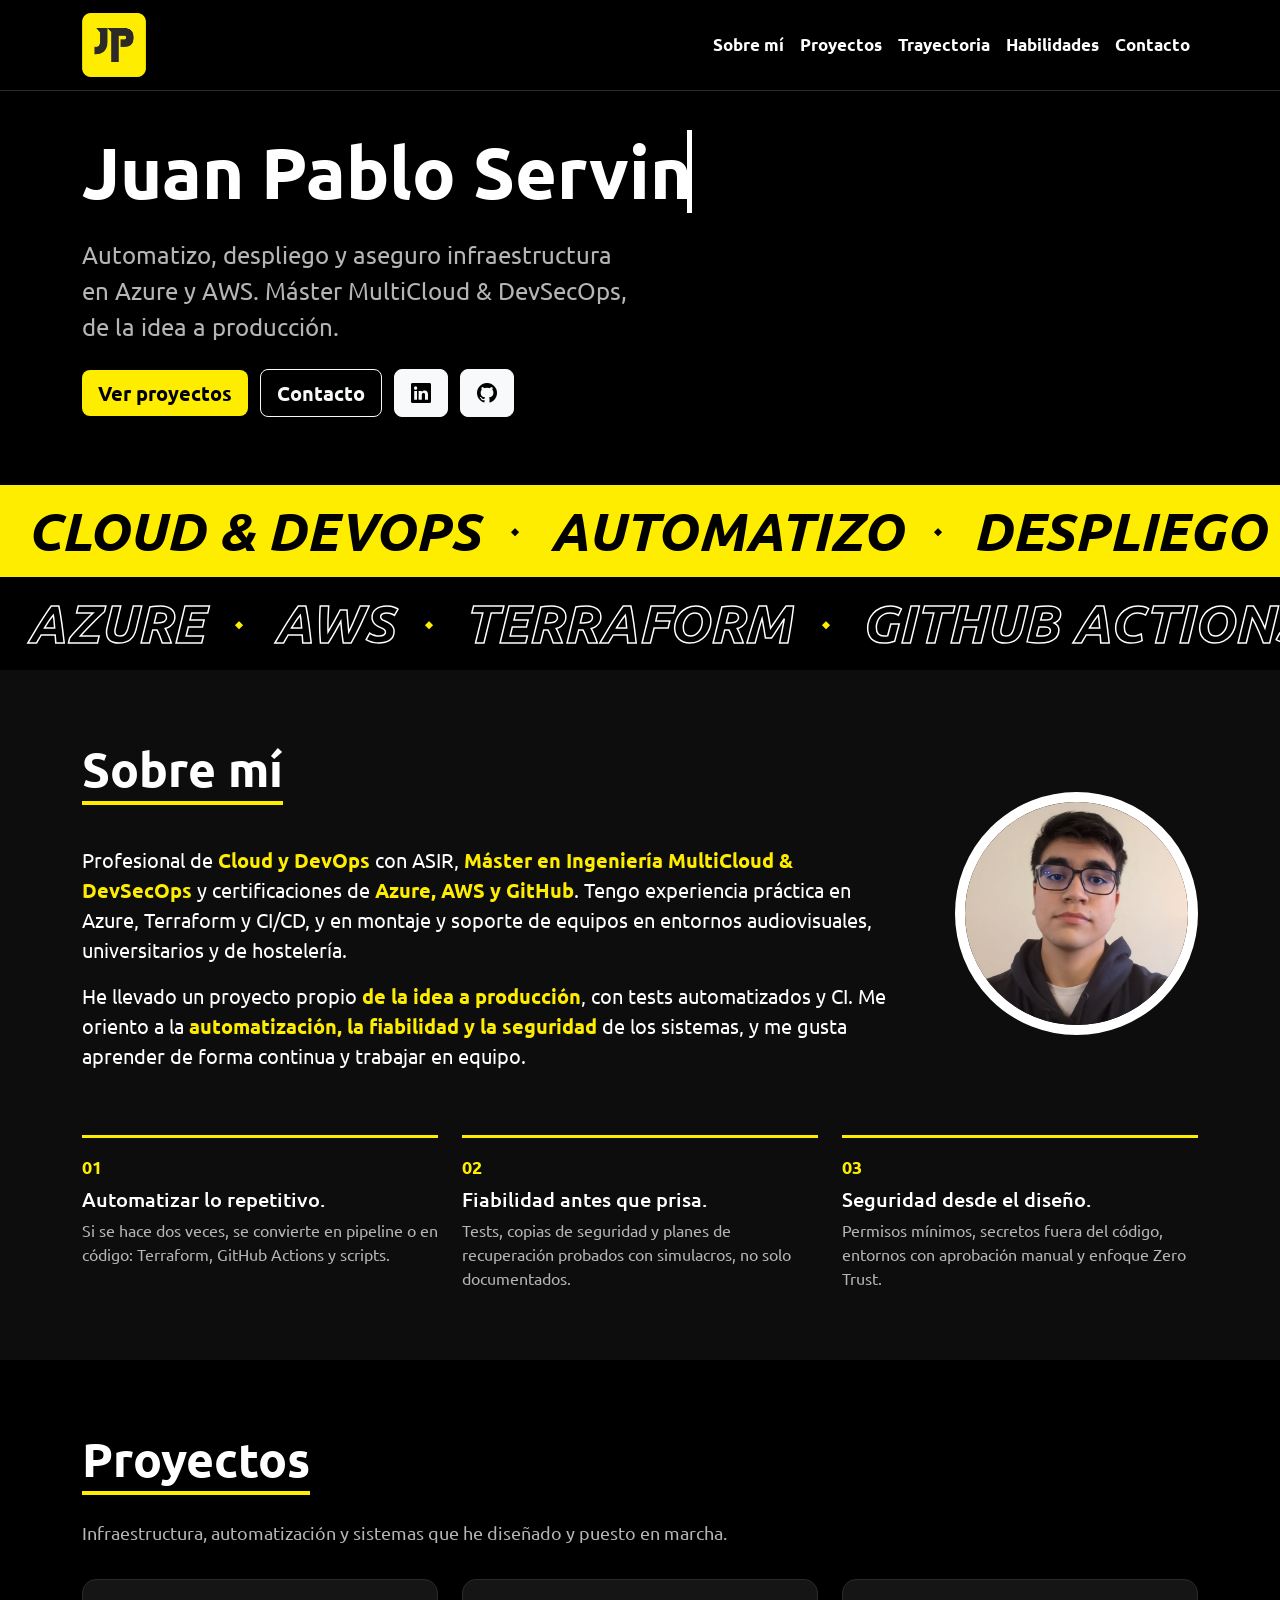
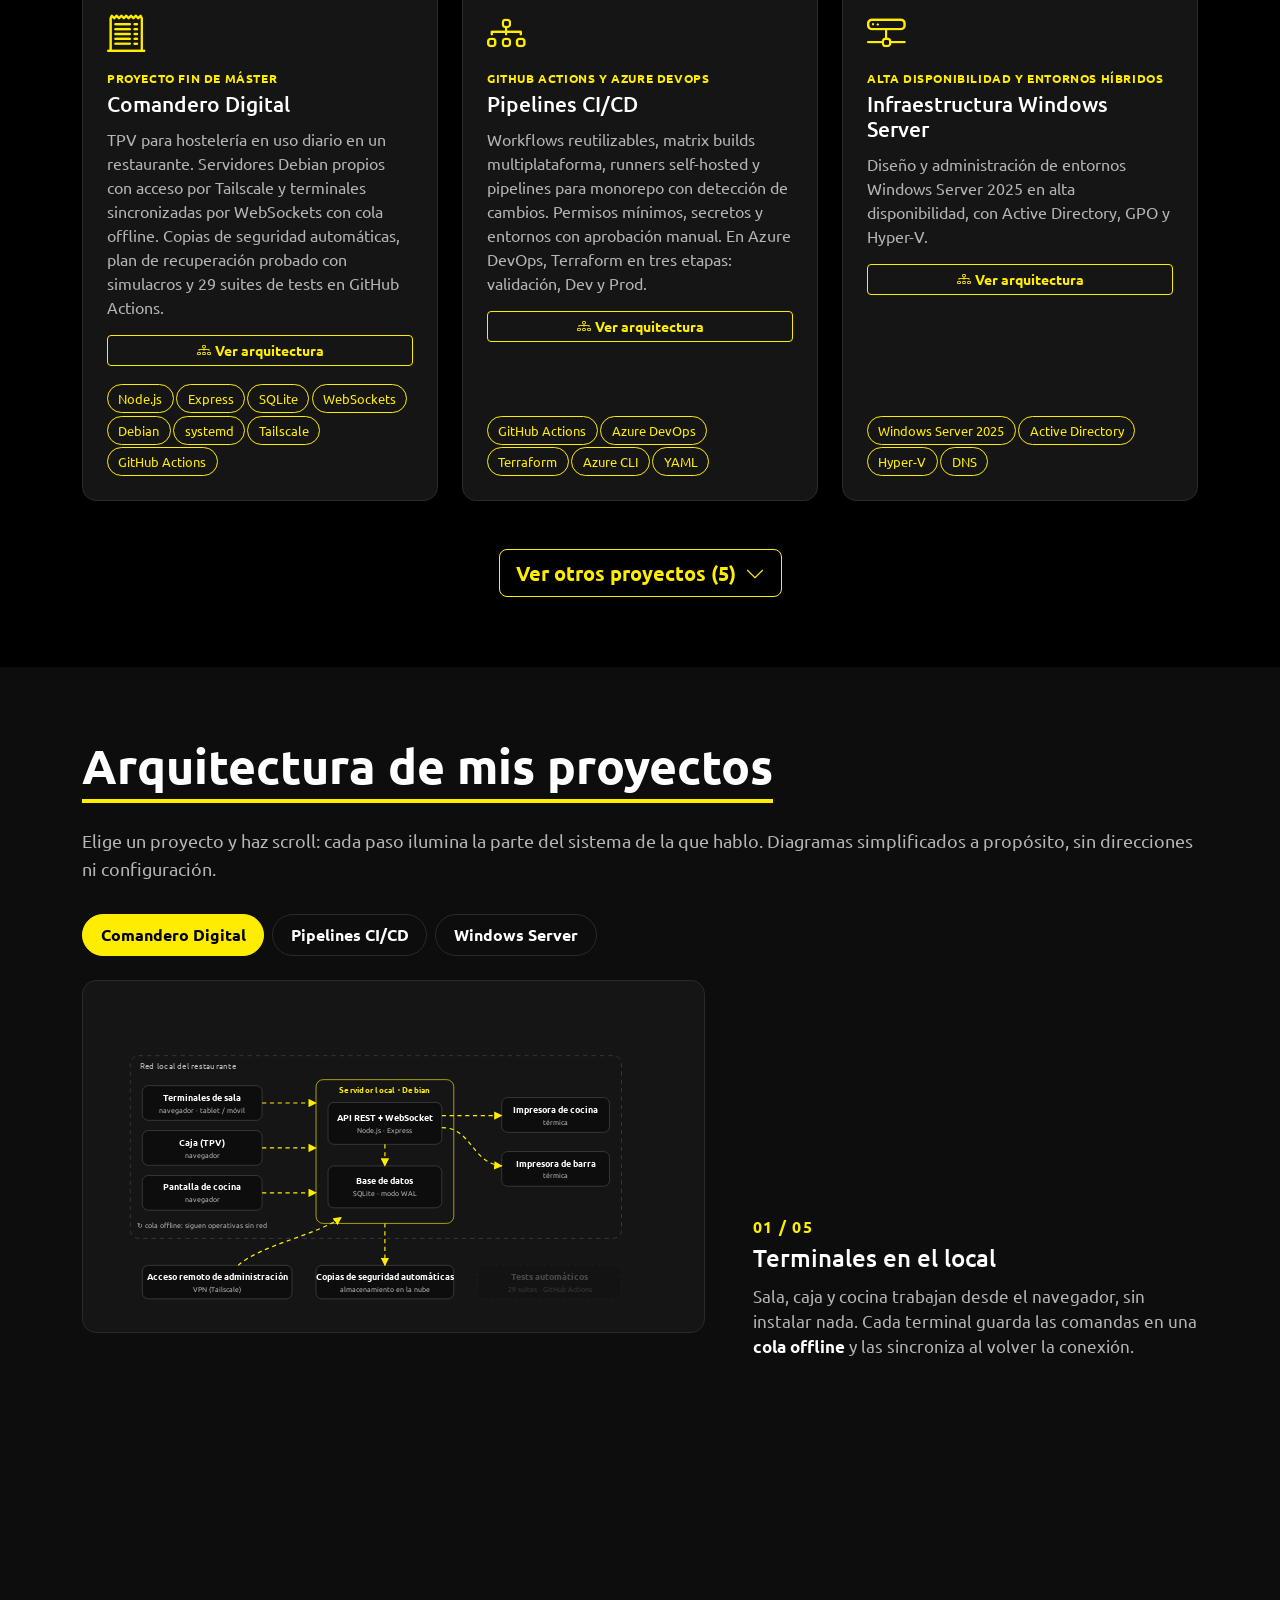
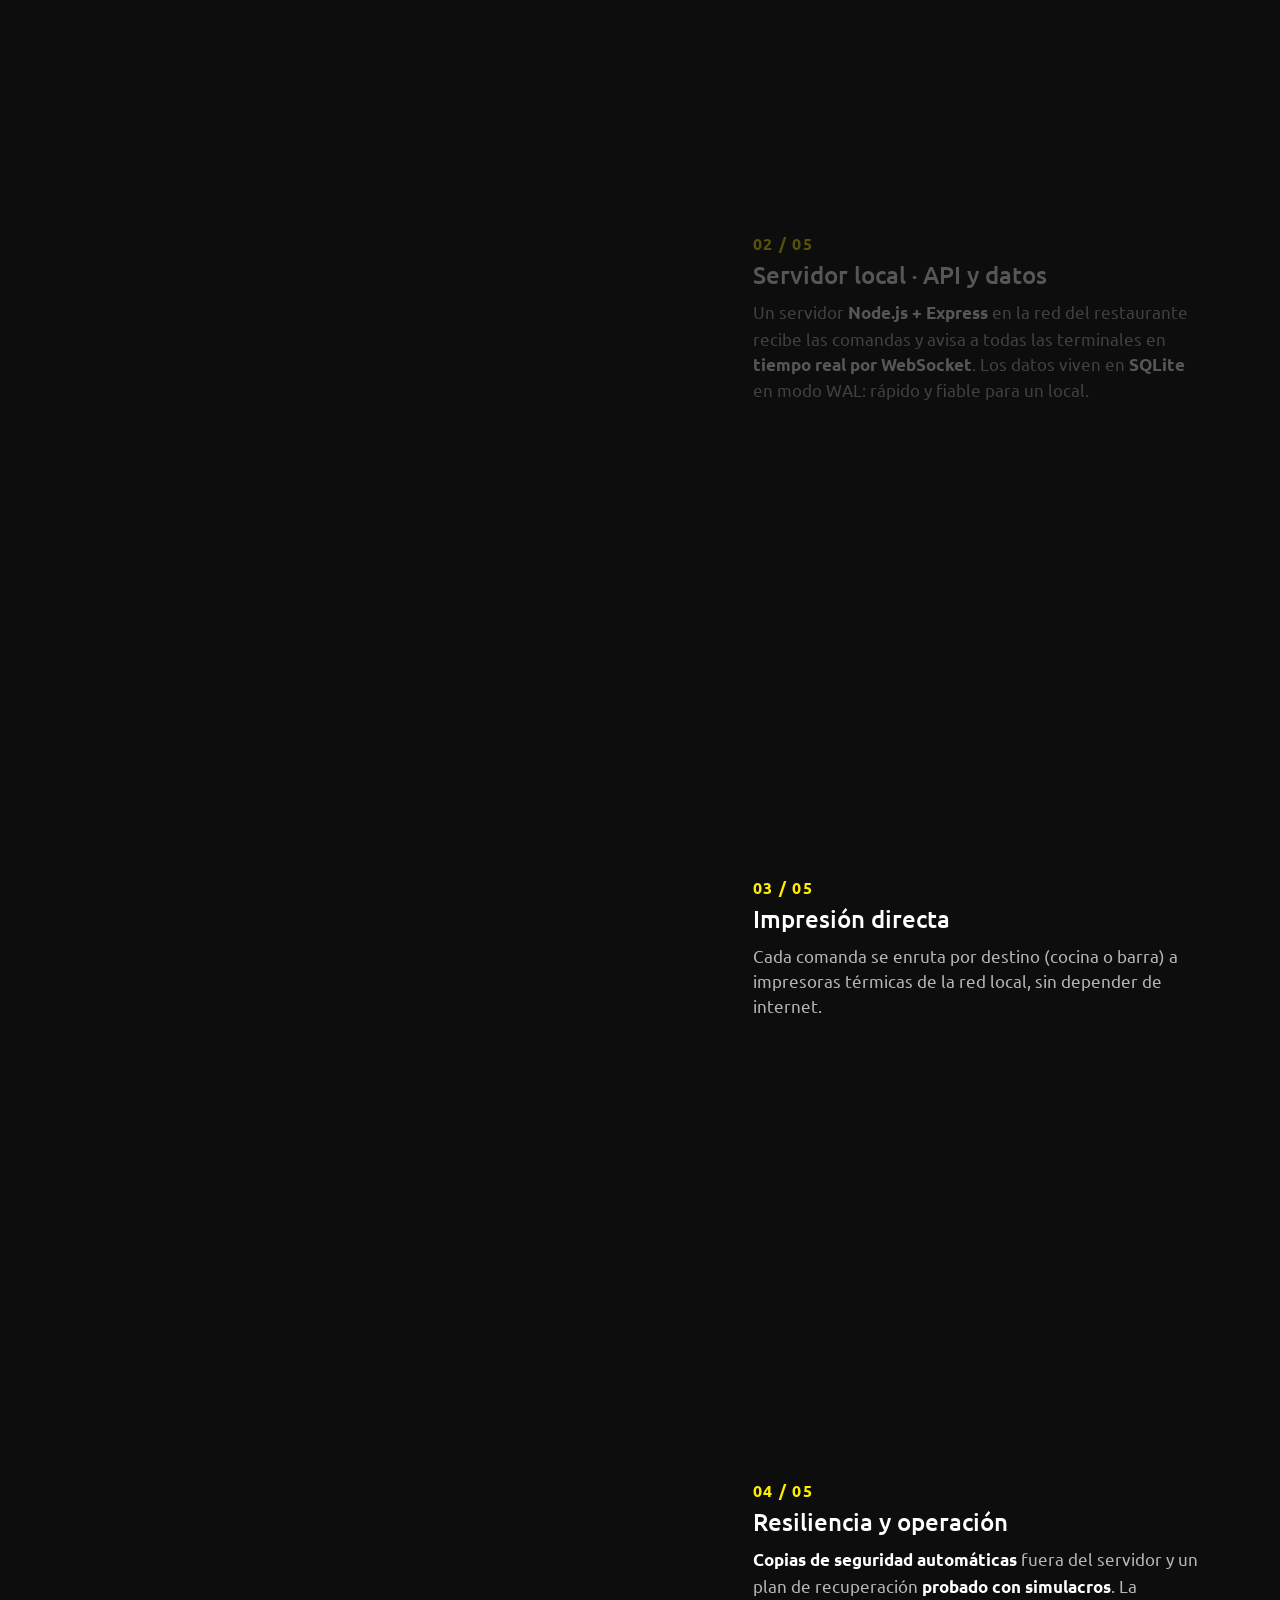
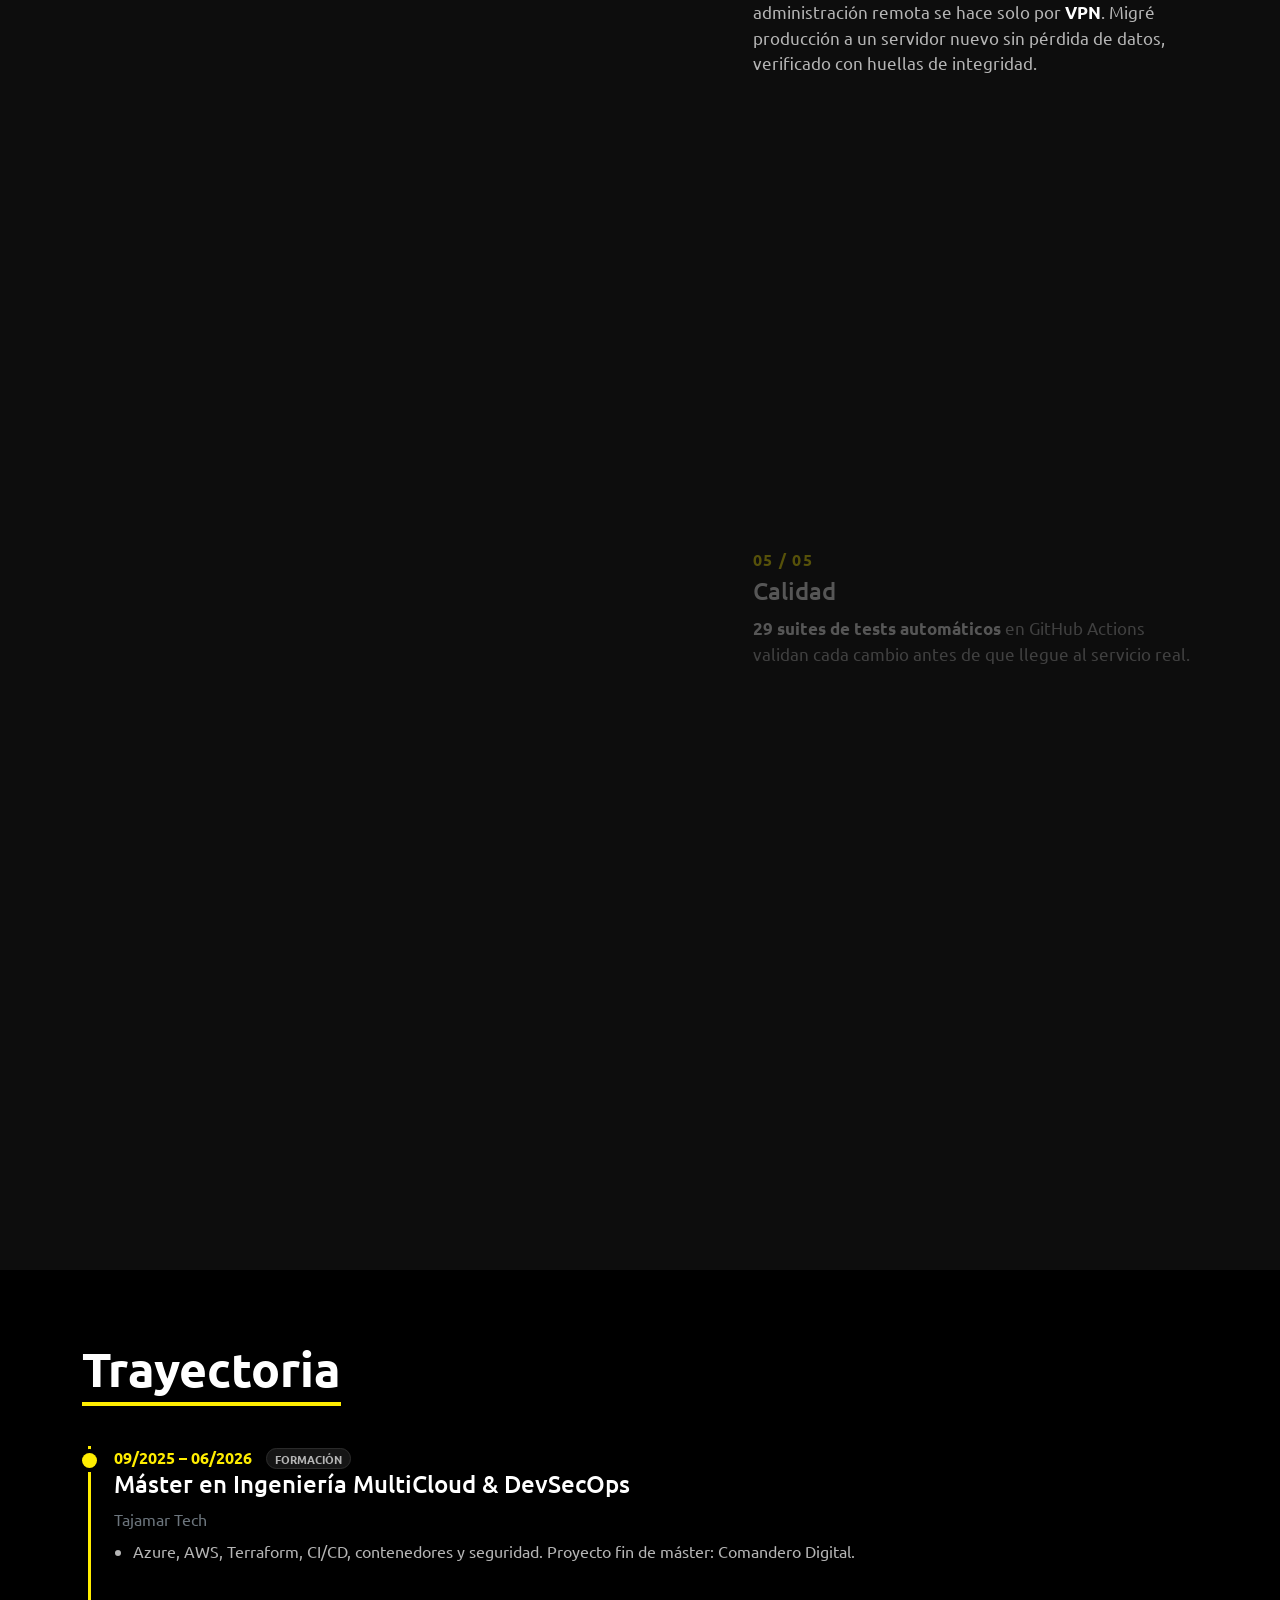
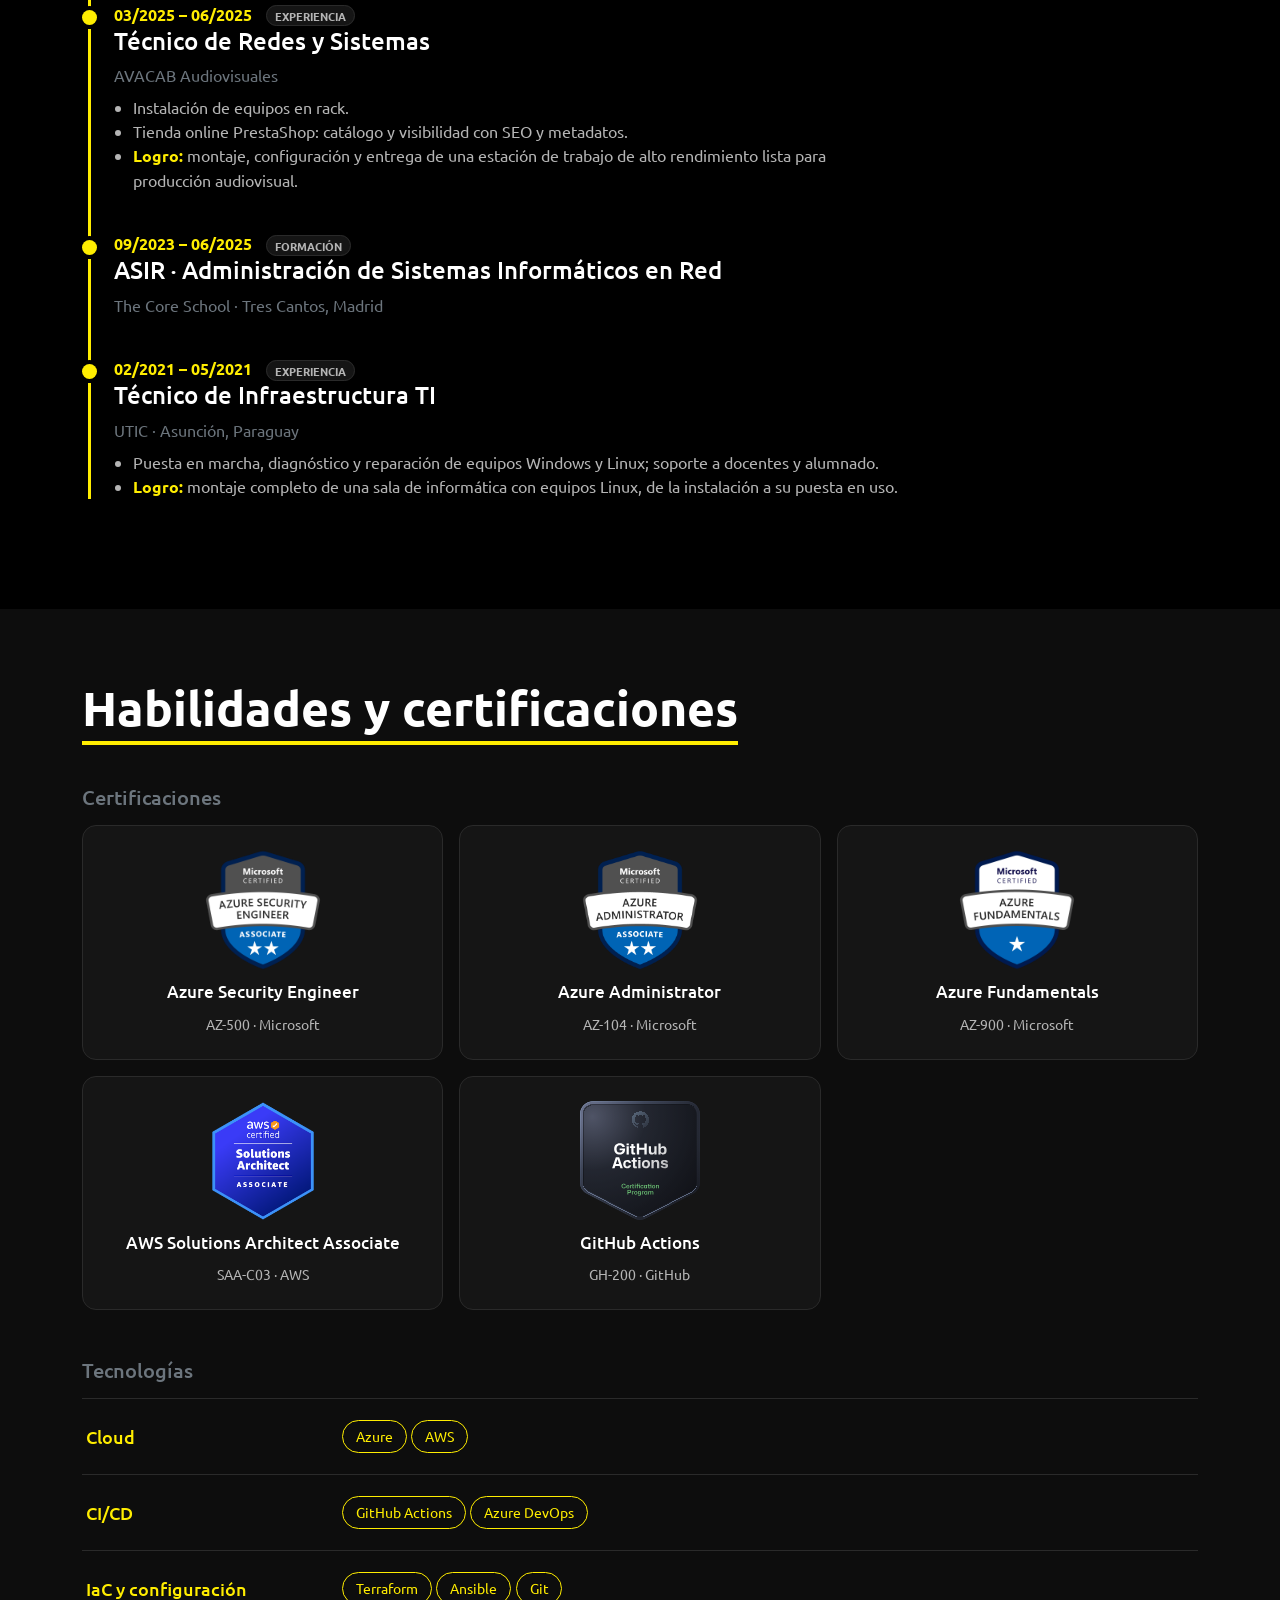
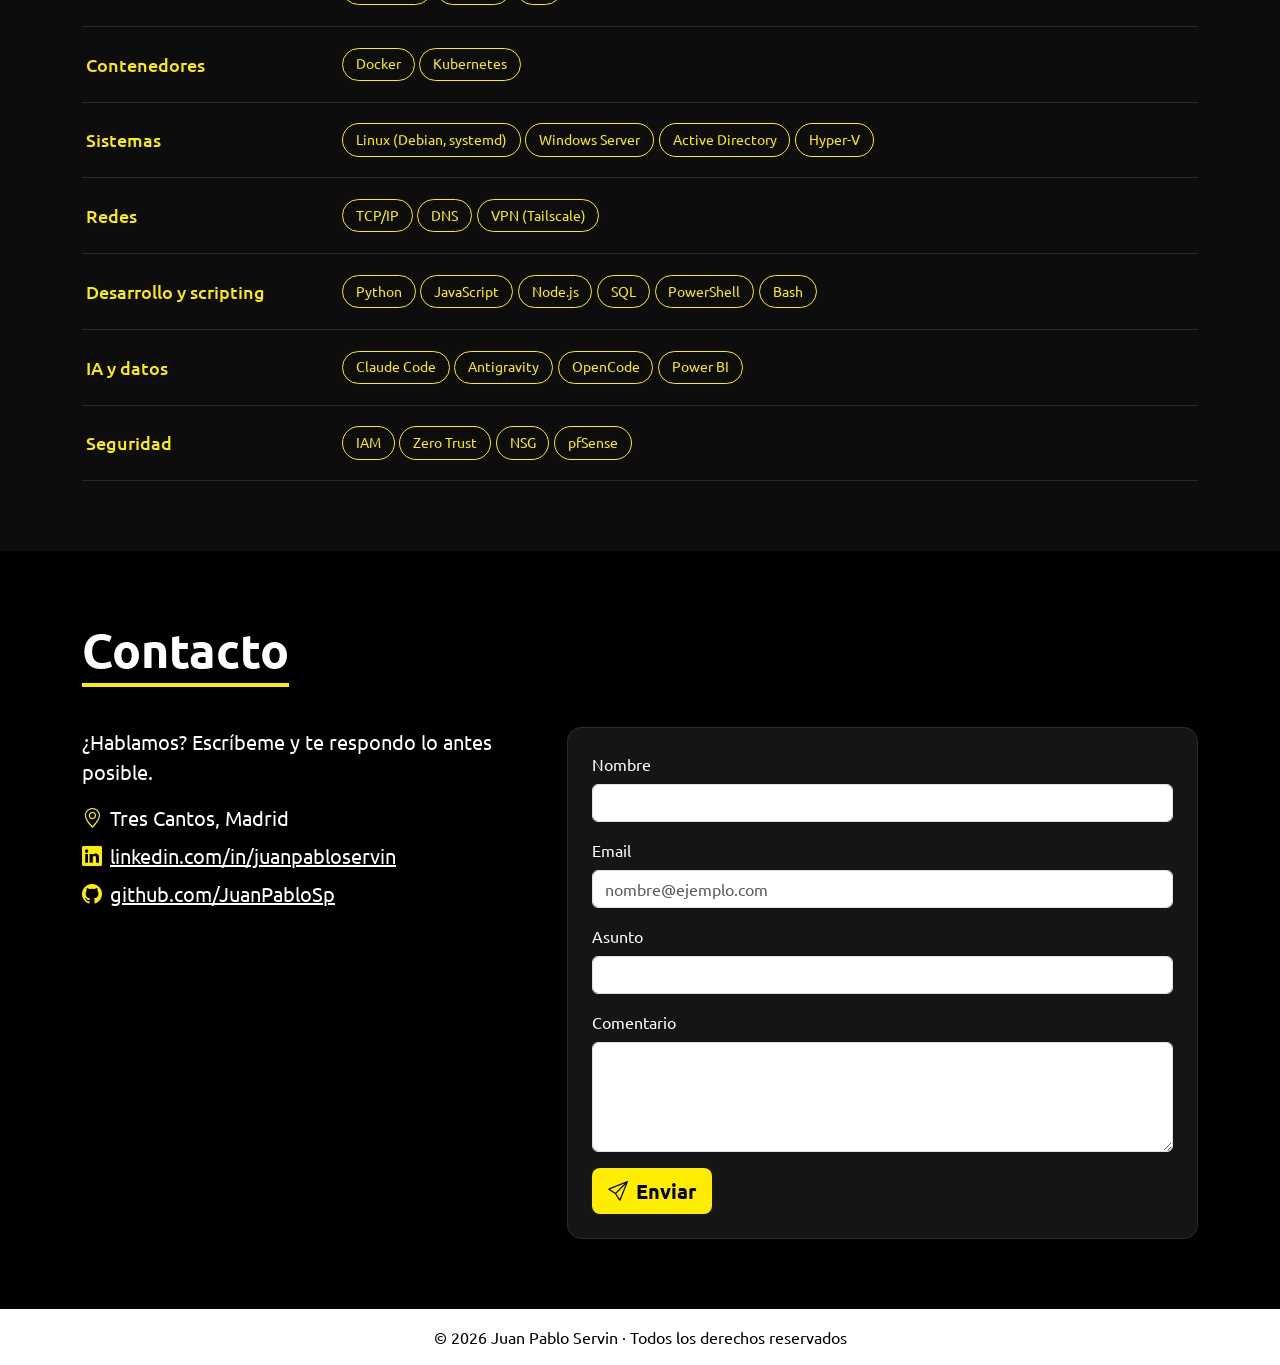
==== commit c0e8683a: "Quitar el carrusel de imágenes de Trayectoria Las imágenes eran genéricas (no fotos de las prácticas" ====
--- a/index.html
+++ b/index.html
@@ -306,7 +306,7 @@
             <div class="container">
                 <h2 class="section-title">Trayectoria</h2>
                 <div class="row g-5">
-                    <div class="col-lg-7">
+                    <div class="col-lg-9">
                         <div class="timeline">
                             <div class="timeline-item reveal left">
                                 <div class="timeline-date">09/2025 – 06/2026 <span class="kind">Formación</span></div>
@@ -340,17 +340,6 @@
                             </div>
                         </div>
                     </div>
-                    <div class="col-lg-5 reveal right">
-                        <div id="carouselUtic" class="carousel slide" data-bs-ride="carousel">
-                            <div class="carousel-inner rounded-3">
-                                <div class="carousel-item active"><img src="img/carrusel/4.png" class="d-block w-100" alt="Práctica en UTIC" loading="lazy"></div>
-                                <div class="carousel-item"><img src="img/carrusel/5.png" class="d-block w-100" alt="Práctica en UTIC: redes" loading="lazy"></div>
-                                <div class="carousel-item"><img src="img/carrusel/7.png" class="d-block w-100" alt="Práctica en UTIC: hardware" loading="lazy"></div>
-                            </div>
-                            <button class="carousel-control-prev" type="button" data-bs-target="#carouselUtic" data-bs-slide="prev"><span class="carousel-control-prev-icon" aria-hidden="true"></span><span class="visually-hidden">Anterior</span></button>
-                            <button class="carousel-control-next" type="button" data-bs-target="#carouselUtic" data-bs-slide="next"><span class="carousel-control-next-icon" aria-hidden="true"></span><span class="visually-hidden">Siguiente</span></button>
-                        </div>
-                    </div>
                 </div>
             </div>
         </section>
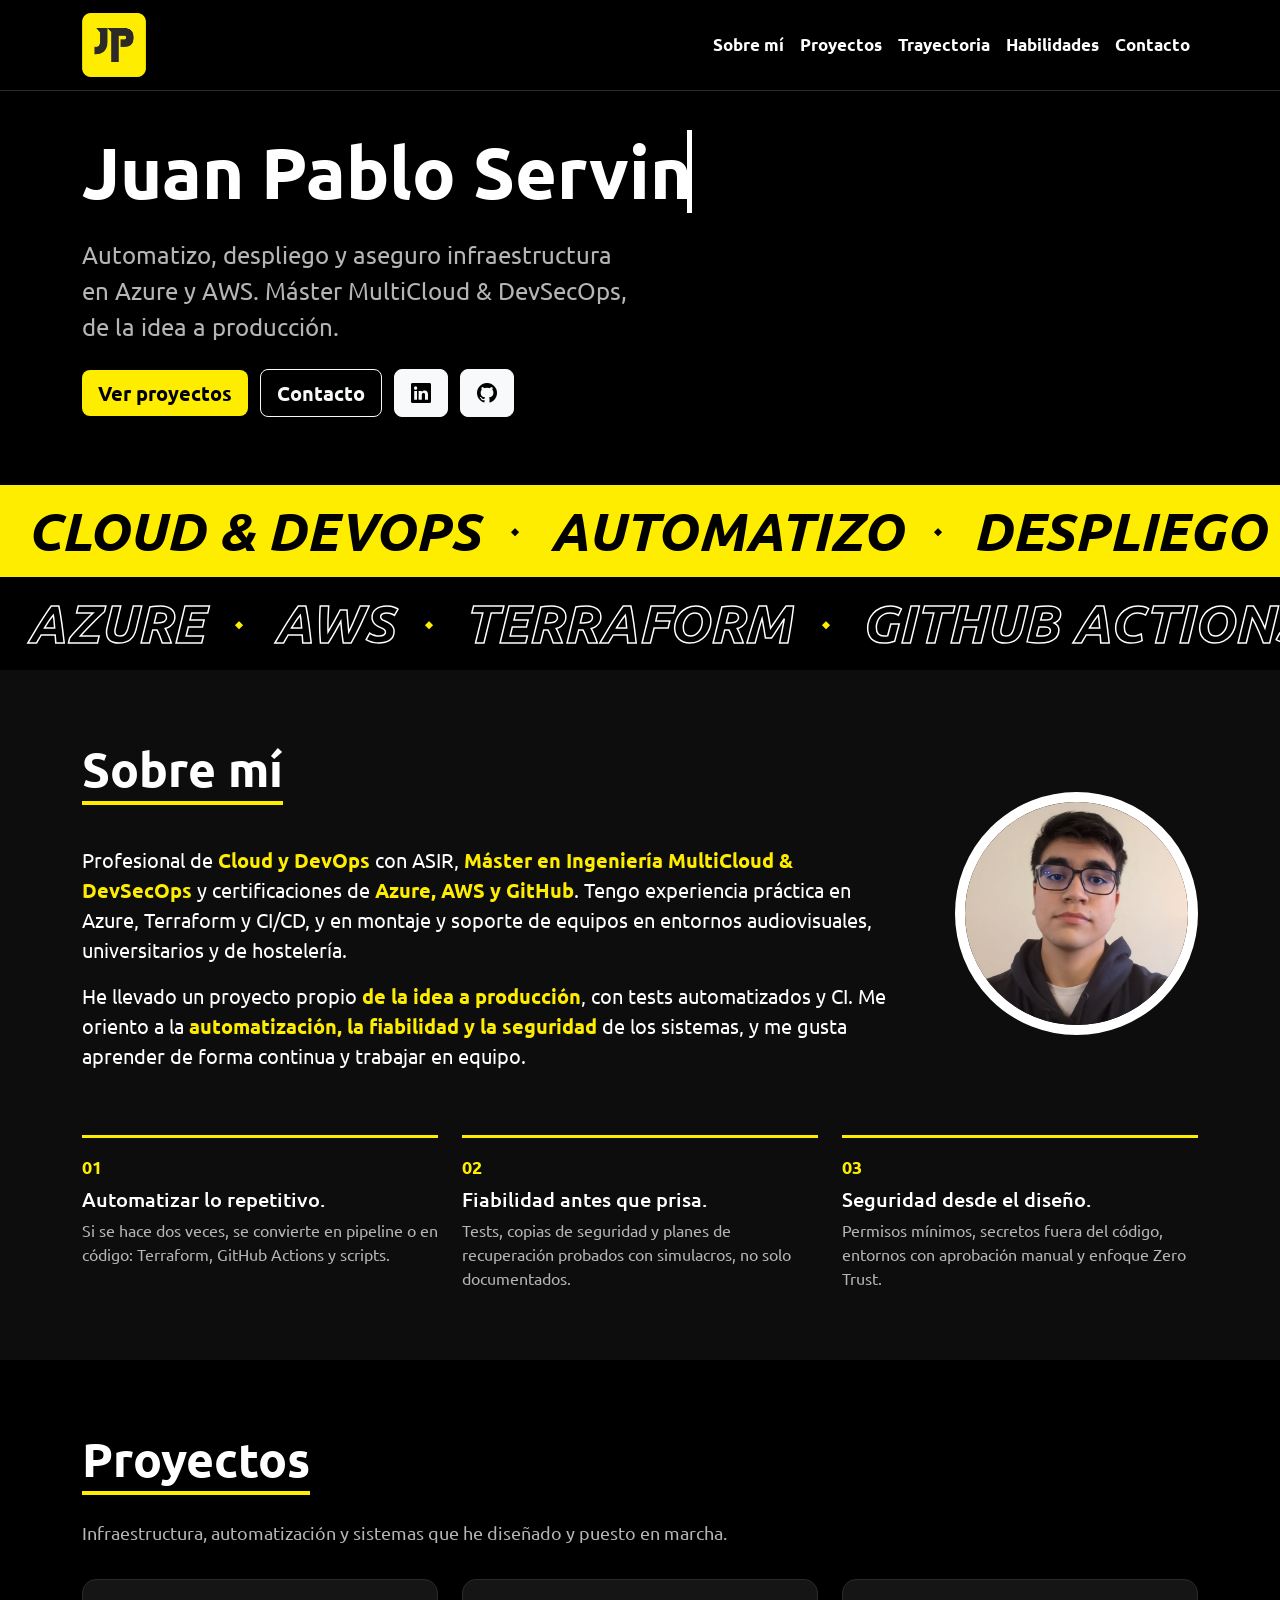
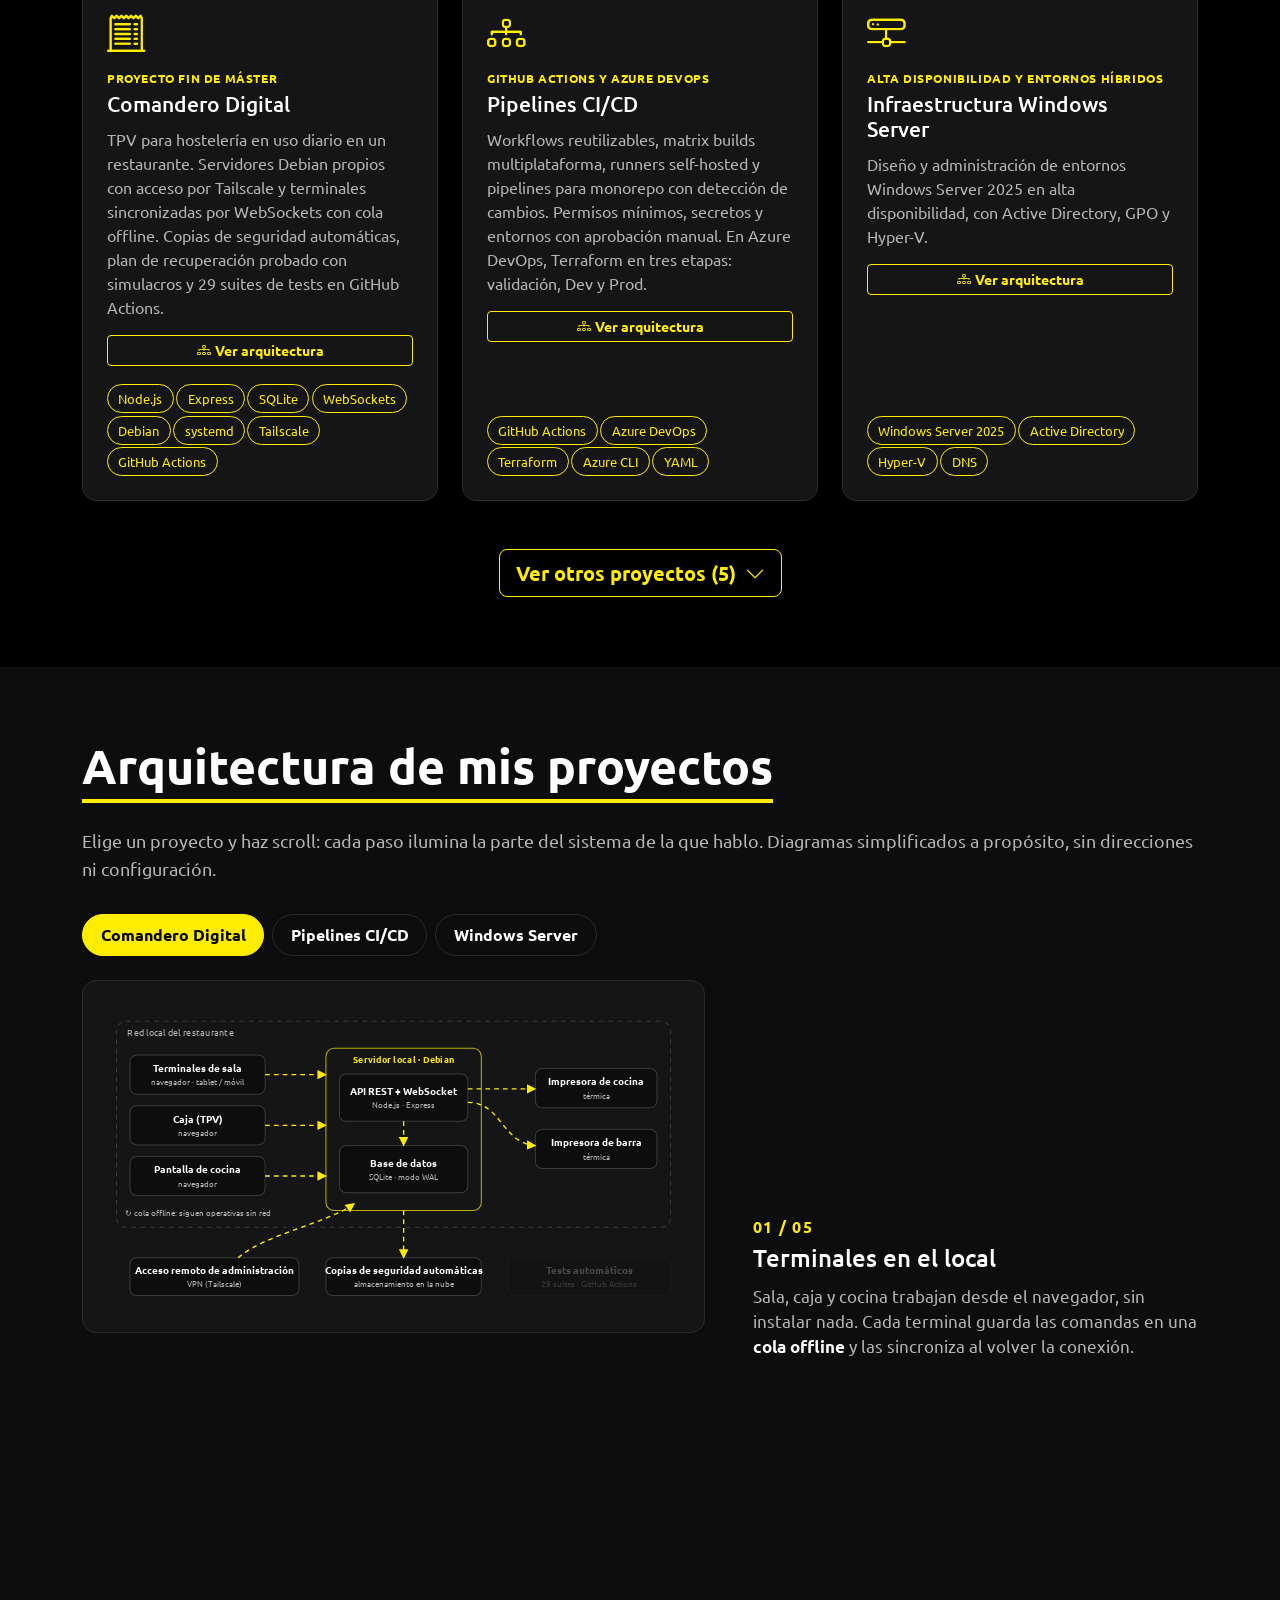
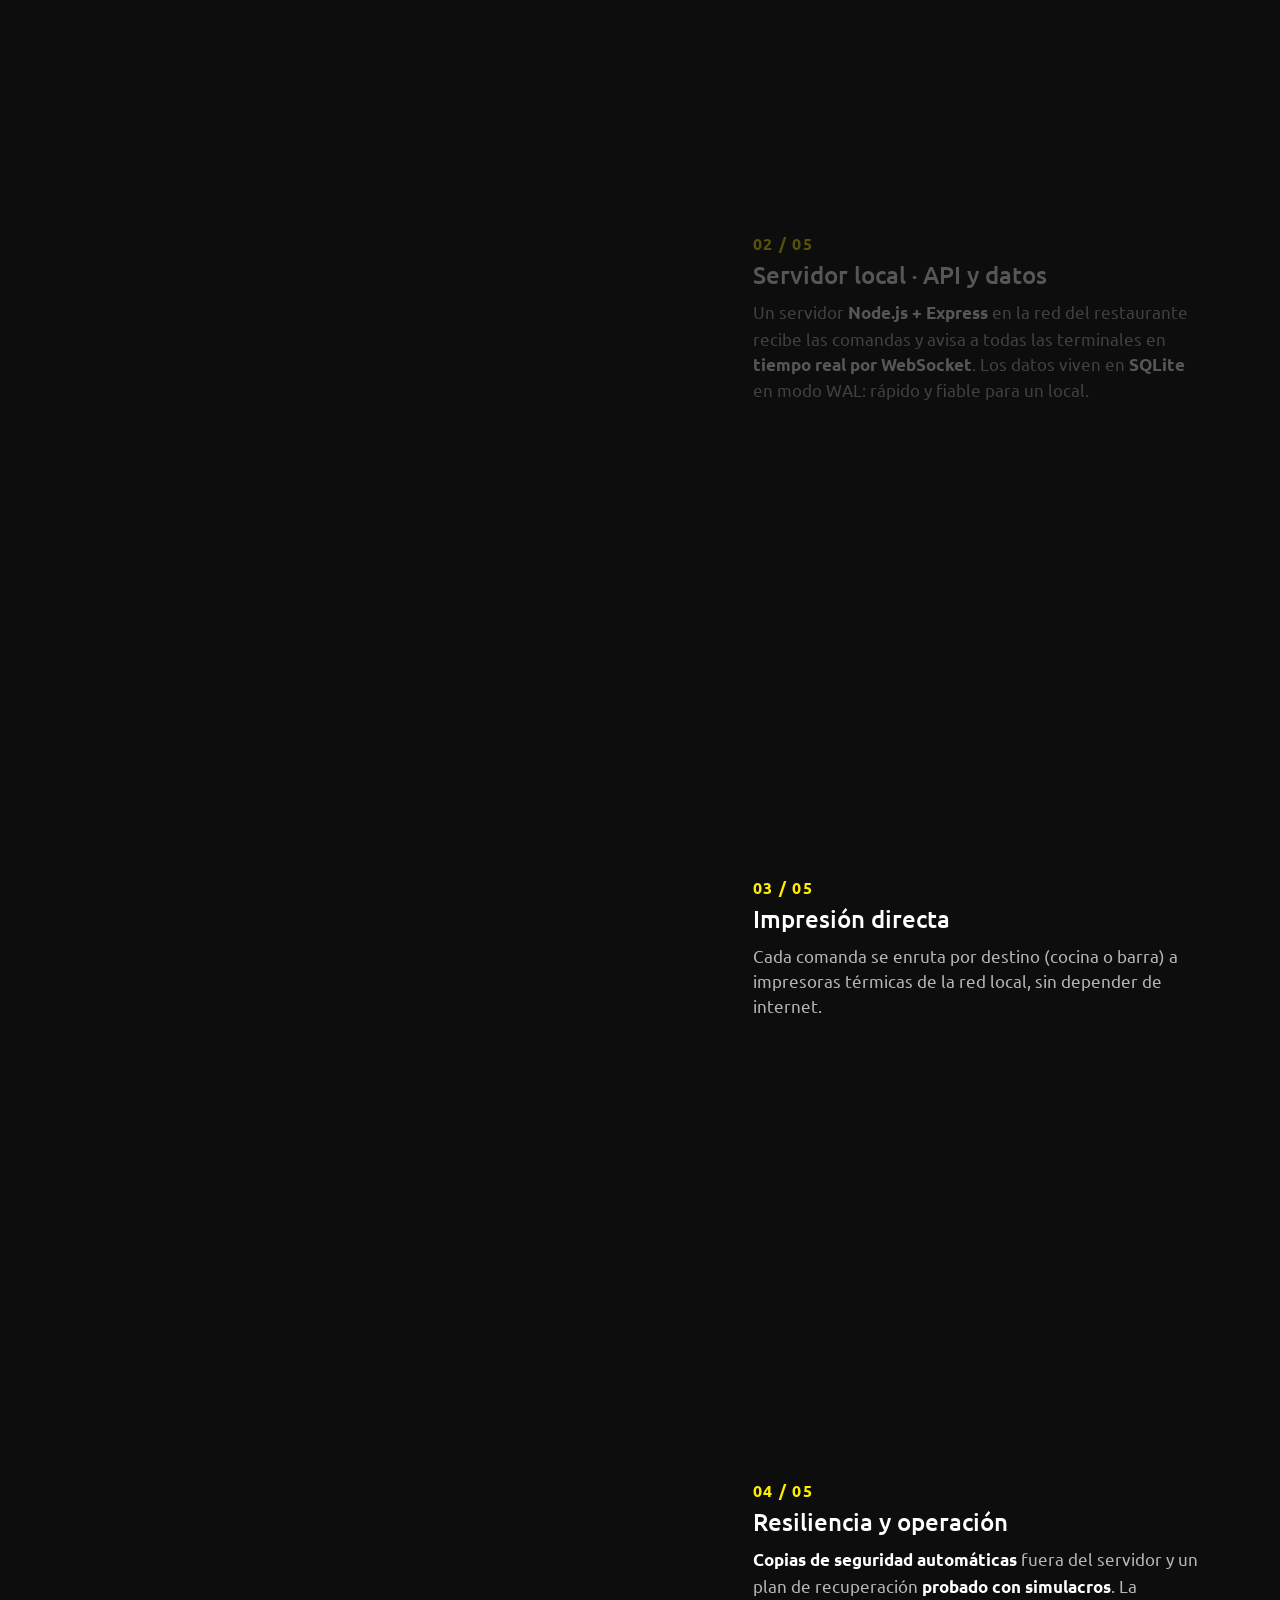
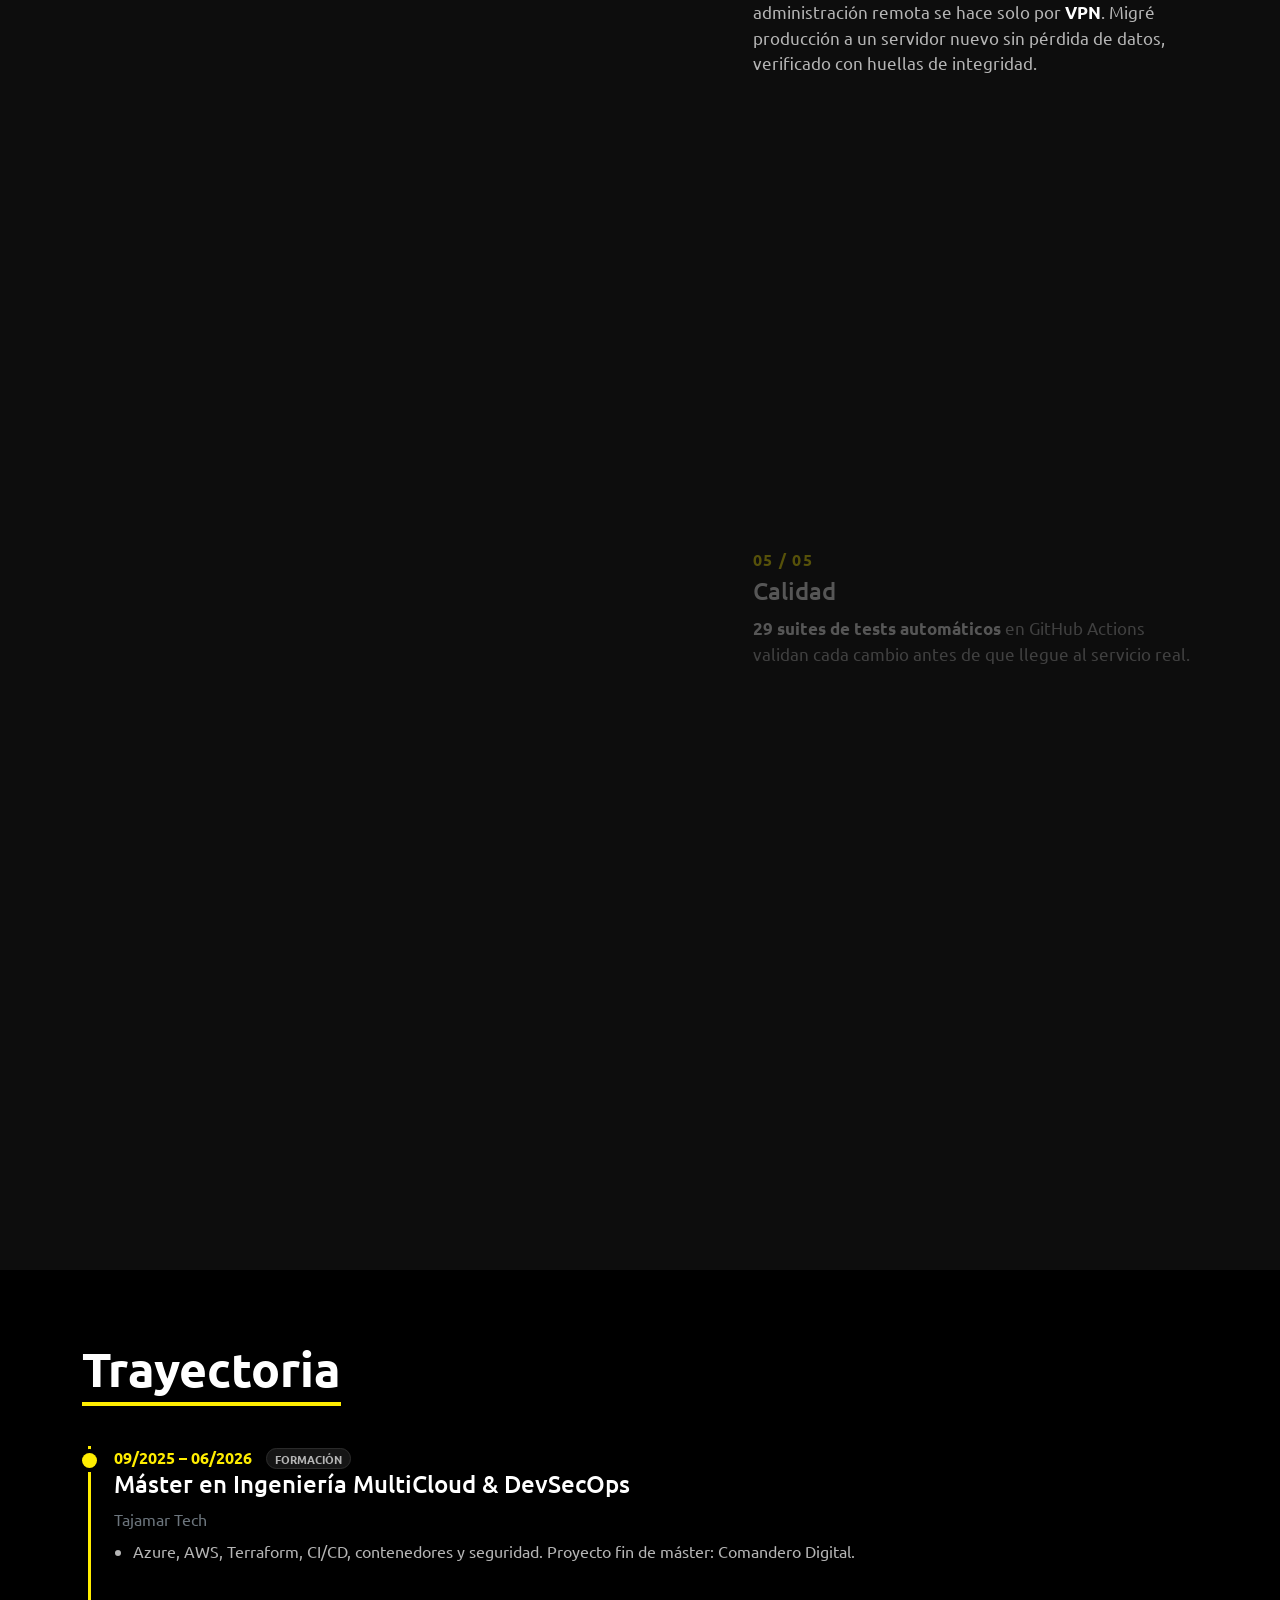
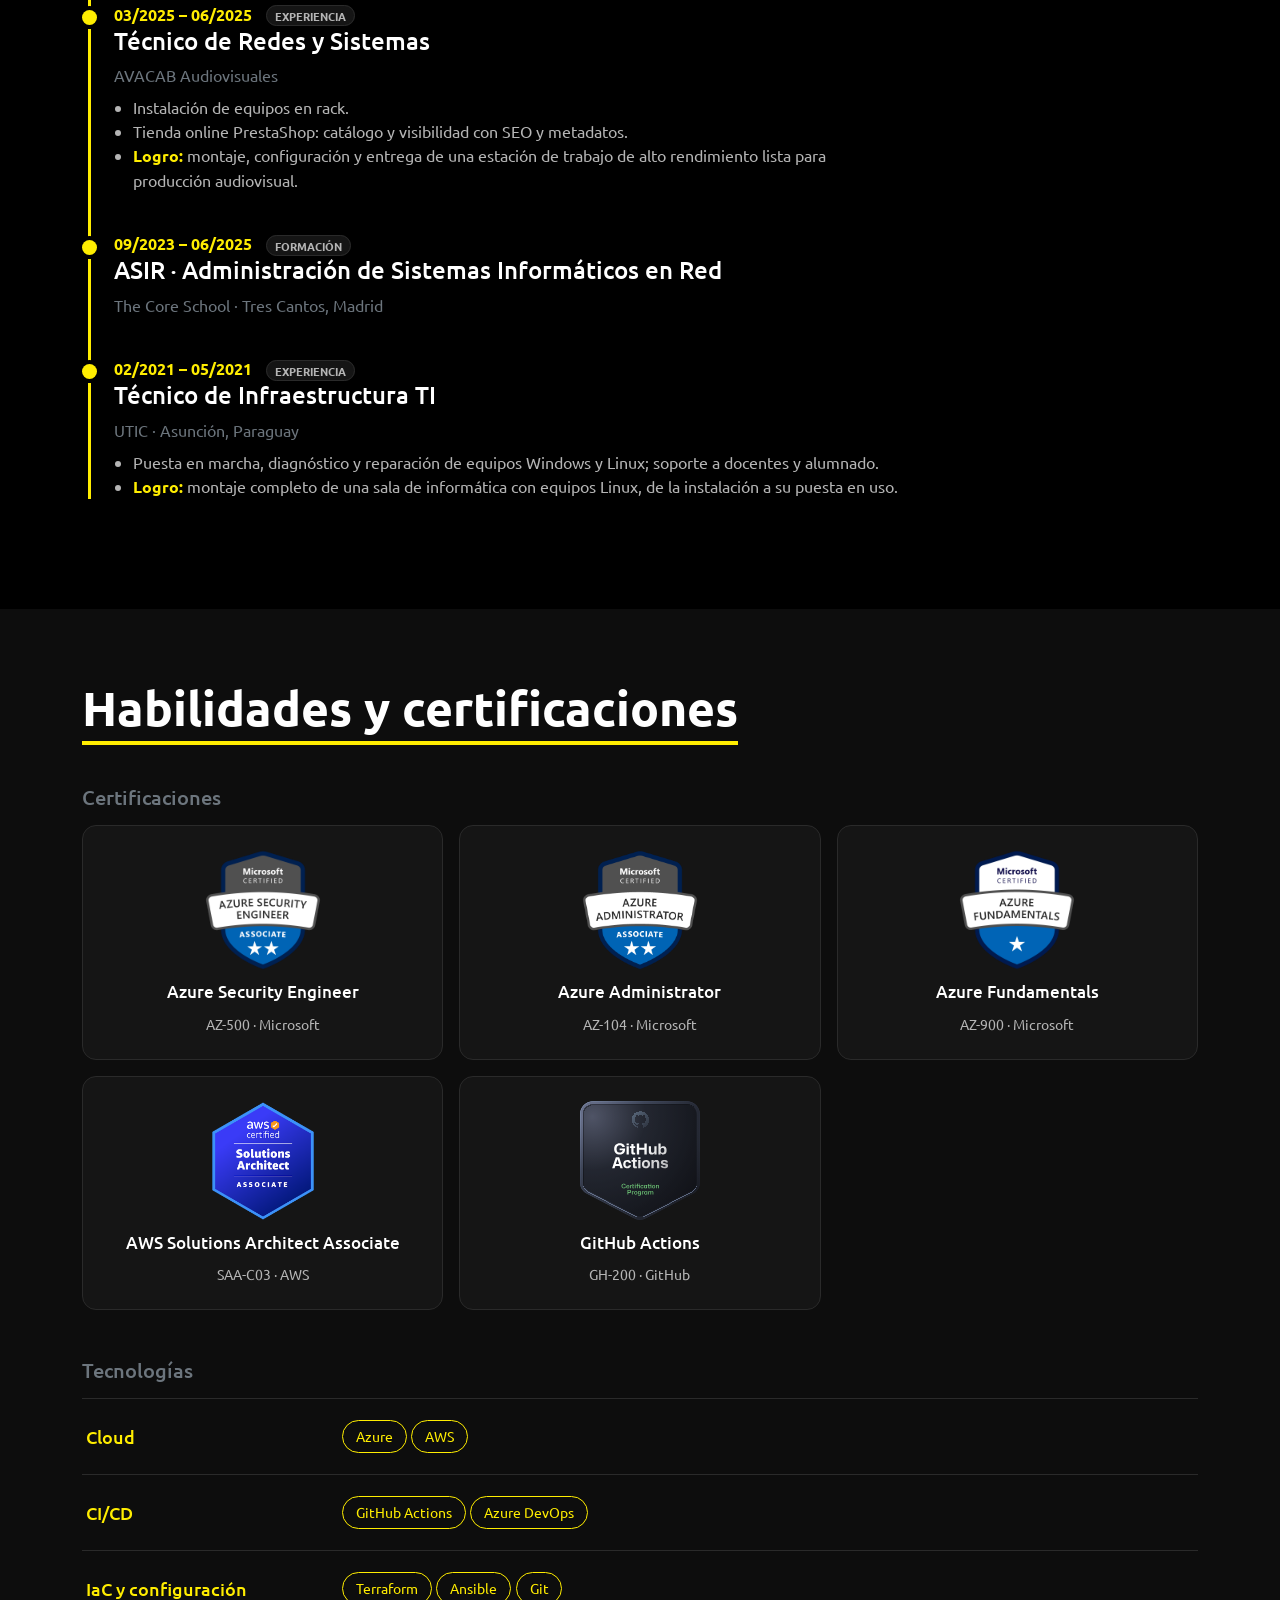
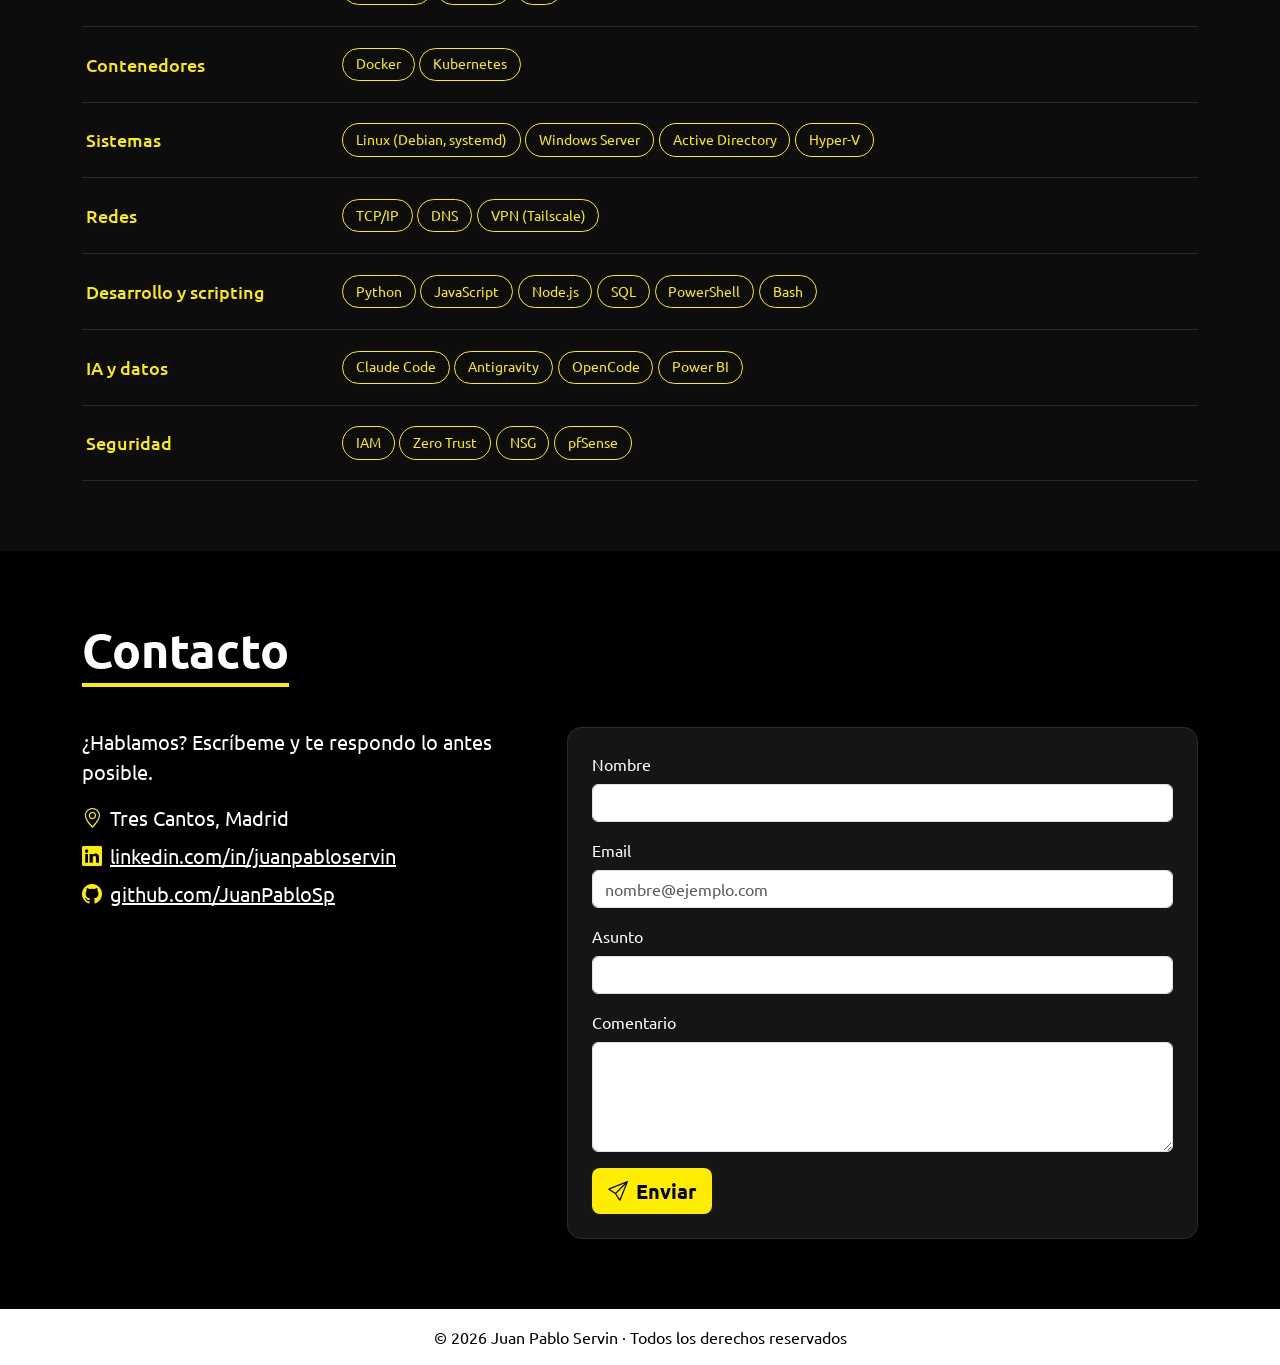
==== commit 2155ad4f: "Arquitectura en móvil: mini-diagrama por paso en lugar del zoom En pantallas pequeñas se elimina el " ====
--- a/index.html
+++ b/index.html
@@ -206,27 +206,27 @@
                 <div class="scrolly" data-arch-pane="comandero" role="tabpanel">
                     <div class="stage-wrap"><div class="scrolly-stage"><svg class="arch scrolly-svg" viewBox="0 0 860 460" data-full="0 0 860 460" style="aspect-ratio:860/460" role="img" aria-labelledby="tc"><title id="tc">Arquitectura simplificada de Comandero Digital</title><defs><marker id="arA" viewBox="0 0 10 10" refX="9" refY="5" markerWidth="7" markerHeight="7" orient="auto-start-reverse"><path d="M0 0L10 5L0 10z" fill="#FFED00"/></marker></defs><rect class="zone" x="20" y="30" width="820" height="305" rx="14"/><text x="36" y="52" class="zl">Red local del restaurante</text><g class="layer" id="l-term"><rect class="box " x="40" y="80" width="200" height="58" rx="10"/><text x="140" y="105" text-anchor="middle" class="t1">Terminales de sala</text><text x="140" y="125" text-anchor="middle" class="t2">navegador · tablet / móvil</text><rect class="box " x="40" y="155" width="200" height="58" rx="10"/><text x="140" y="180" text-anchor="middle" class="t1">Caja (TPV)</text><text x="140" y="200" text-anchor="middle" class="t2">navegador</text><rect class="box " x="40" y="230" width="200" height="58" rx="10"/><text x="140" y="255" text-anchor="middle" class="t1">Pantalla de cocina</text><text x="140" y="275" text-anchor="middle" class="t2">navegador</text><text x="140" y="318" text-anchor="middle" class="t2">↻ cola offline: siguen operativas sin red</text><path class="flow" d="M240 109 H330" marker-end="url(#arA)" /><path class="flow" d="M240 184 H330" marker-end="url(#arA)" /><path class="flow" d="M240 259 H330" marker-end="url(#arA)" /></g><g class="layer" id="l-server"><rect class="zone acc" x="330" y="70" width="230" height="240" rx="12"/><text x="445" y="92" text-anchor="middle" class="zl acct">Servidor local · Debian</text><rect class="box " x="350" y="108" width="190" height="70" rx="10"/><text x="445" y="139" text-anchor="middle" class="t1">API REST + WebSocket</text><text x="445" y="159" text-anchor="middle" class="t2">Node.js · Express</text><rect class="box " x="350" y="214" width="190" height="70" rx="10"/><text x="445" y="245" text-anchor="middle" class="t1">Base de datos</text><text x="445" y="265" text-anchor="middle" class="t2">SQLite · modo WAL</text><path class="flow" d="M445 178 V214" marker-end="url(#arA)" /></g><g class="layer" id="l-print"><rect class="box " x="640" y="100" width="180" height="58" rx="10"/><text x="730" y="125" text-anchor="middle" class="t1">Impresora de cocina</text><text x="730" y="145" text-anchor="middle" class="t2">térmica</text><rect class="box " x="640" y="190" width="180" height="58" rx="10"/><text x="730" y="215" text-anchor="middle" class="t1">Impresora de barra</text><text x="730" y="235" text-anchor="middle" class="t2">térmica</text><path class="flow" d="M540 130 H640" marker-end="url(#arA)" /><path class="flow" d="M540 150 C590 150 590 210 640 214" marker-end="url(#arA)" /></g><g class="layer" id="l-backup"><rect class="box " x="330" y="380" width="230" height="56" rx="10"/><text x="445" y="404" text-anchor="middle" class="t1">Copias de seguridad automáticas</text><text x="445" y="424" text-anchor="middle" class="t2">almacenamiento en la nube</text><path class="flow" d="M445 310 V380" marker-end="url(#arA)" /></g><g class="layer" id="l-vpn"><rect class="box " x="40" y="380" width="250" height="56" rx="10"/><text x="165" y="404" text-anchor="middle" class="t1">Acceso remoto de administración</text><text x="165" y="424" text-anchor="middle" class="t2">VPN (Tailscale)</text><path class="flow" d="M200 380 C 240 345, 330 330, 372 300" marker-end="url(#arA)" stroke-dasharray="3 6"/></g><g class="layer" id="l-ci"><rect class="box dash" x="600" y="380" width="240" height="56" rx="10"/><text x="720" y="404" text-anchor="middle" class="t1">Tests automáticos</text><text x="720" y="424" text-anchor="middle" class="t2">29 suites · GitHub Actions</text></g></svg></div></div>
                     <div class="scrolly-steps">
-                        <div class="scrolly-step" data-layers="l-term" data-focus="10 40 480 290">
+                        <div class="scrolly-step" data-layers="l-term" data-focus="20 60 330 280">
                             <span class="step-num">01 / 05</span>
                             <h3>Terminales en el local</h3>
                             <p>Sala, caja y cocina trabajan desde el navegador, sin instalar nada. Cada terminal guarda las comandas en una <b>cola offline</b> y las sincroniza al volver la conexión.</p>
                         </div>
-                        <div class="scrolly-step" data-layers="l-server l-term" data-focus="240 40 480 290">
+                        <div class="scrolly-step" data-layers="l-server l-term" data-mlayers="l-server" data-focus="300 55 280 270">
                             <span class="step-num">02 / 05</span>
                             <h3>Servidor local · API y datos</h3>
                             <p>Un servidor <b>Node.js + Express</b> en la red del restaurante recibe las comandas y avisa a todas las terminales en <b>tiempo real por WebSocket</b>. Los datos viven en <b>SQLite</b> en modo WAL: rápido y fiable para un local.</p>
                         </div>
-                        <div class="scrolly-step" data-layers="l-print l-server" data-focus="380 40 480 290">
+                        <div class="scrolly-step" data-layers="l-print l-server" data-mlayers="l-print l-server" data-focus="320 60 530 260">
                             <span class="step-num">03 / 05</span>
                             <h3>Impresión directa</h3>
                             <p>Cada comanda se enruta por destino (cocina o barra) a impresoras térmicas de la red local, sin depender de internet.</p>
                         </div>
-                        <div class="scrolly-step" data-layers="l-backup l-vpn" data-focus="10 250 600 220">
+                        <div class="scrolly-step" data-layers="l-backup l-vpn" data-focus="20 290 560 160">
                             <span class="step-num">04 / 05</span>
                             <h3>Resiliencia y operación</h3>
                             <p><b>Copias de seguridad automáticas</b> fuera del servidor y un plan de recuperación <b>probado con simulacros</b>. La administración remota se hace solo por <b>VPN</b>. Migré producción a un servidor nuevo sin pérdida de datos, verificado con huellas de integridad.</p>
                         </div>
-                        <div class="scrolly-step" data-layers="l-ci" data-focus="420 240 440 220">
+                        <div class="scrolly-step" data-layers="l-ci" data-focus="580 360 280 100">
                             <span class="step-num">05 / 05</span>
                             <h3>Calidad</h3>
                             <p><b>29 suites de tests automáticos</b> en GitHub Actions validan cada cambio antes de que llegue al servicio real.</p>
@@ -236,32 +236,32 @@
                 <div class="scrolly" data-arch-pane="cicd" role="tabpanel" hidden>
                     <div class="stage-wrap"><div class="scrolly-stage"><svg class="arch scrolly-svg" viewBox="0 0 860 260" data-full="0 0 860 260" style="aspect-ratio:860/260" role="img" aria-labelledby="tb"><title id="tb">Pipeline de CI/CD con aprobación manual antes de producción</title><defs><marker id="arB" viewBox="0 0 10 10" refX="9" refY="5" markerWidth="7" markerHeight="7" orient="auto-start-reverse"><path d="M0 0L10 5L0 10z" fill="#FFED00"/></marker></defs><g class="layer" id="l-src"><rect class="box " x="20" y="50" width="110" height="78" rx="10"/><text x="75" y="85" text-anchor="middle" class="t1">Commit / PR</text><text x="75" y="105" text-anchor="middle" class="t2">cambio en el repo</text></g><g class="layer" id="l-val"><rect class="box " x="160" y="50" width="110" height="78" rx="10"/><text x="215" y="85" text-anchor="middle" class="t1">Validación</text><text x="215" y="105" text-anchor="middle" class="t2">lint + tests</text><path class="flow" d="M130 89 H160" marker-end="url(#arB)" /></g><g class="layer" id="l-plan"><rect class="box " x="300" y="50" width="110" height="78" rx="10"/><text x="355" y="85" text-anchor="middle" class="t1">Plan Terraform</text><text x="355" y="105" text-anchor="middle" class="t2">cambios previstos</text><path class="flow" d="M270 89 H300" marker-end="url(#arB)" /></g><g class="layer" id="l-dev"><rect class="box " x="440" y="50" width="110" height="78" rx="10"/><text x="495" y="85" text-anchor="middle" class="t1">Dev</text><text x="495" y="105" text-anchor="middle" class="t2">despliegue · pruebas</text><path class="flow" d="M410 89 H440" marker-end="url(#arB)" /></g><g class="layer" id="l-appr"><rect class="box accent" x="580" y="50" width="110" height="78" rx="10"/><text x="635" y="85" text-anchor="middle" class="t1">Aprobación</text><text x="635" y="105" text-anchor="middle" class="t2">manual</text><path class="flow" d="M550 89 H580" marker-end="url(#arB)" /></g><g class="layer" id="l-prod"><rect class="box " x="720" y="50" width="110" height="78" rx="10"/><text x="775" y="85" text-anchor="middle" class="t1">Prod</text><text x="775" y="105" text-anchor="middle" class="t2">despliegue · final</text><path class="flow" d="M690 89 H720" marker-end="url(#arB)" /></g><g class="layer" id="l-sec"><rect class="box dash" x="20" y="170" width="410" height="56" rx="10"/><text x="225" y="194" text-anchor="middle" class="t1">Seguridad</text><text x="225" y="214" text-anchor="middle" class="t2">permisos mínimos · secretos por entorno</text></g><g class="layer" id="l-eff"><rect class="box dash" x="440" y="170" width="400" height="56" rx="10"/><text x="640" y="194" text-anchor="middle" class="t1">Eficiencia</text><text x="640" y="214" text-anchor="middle" class="t2">workflows reutilizables · runners self-hosted · matrix</text></g></svg></div></div>
                     <div class="scrolly-steps">
-                        <div class="scrolly-step" data-layers="l-src" data-focus="0 20 430 130">
+                        <div class="scrolly-step" data-layers="l-src" data-focus="0 30 290 120">
                             <span class="step-num">01 / 06</span>
                             <h3>Todo empieza con un cambio</h3>
                             <p>Un commit o una pull request en el repositorio dispara el pipeline. Nada se despliega a mano.</p>
                         </div>
-                        <div class="scrolly-step" data-layers="l-val l-plan" data-focus="130 20 430 130">
+                        <div class="scrolly-step" data-layers="l-val l-plan" data-focus="130 30 300 120">
                             <span class="step-num">02 / 06</span>
                             <h3>Validar y planificar</h3>
                             <p>Se pasan <b>lint y tests</b> y se genera el <b>plan de Terraform</b>: se ve qué va a cambiar en la infraestructura antes de aplicar nada.</p>
                         </div>
-                        <div class="scrolly-step" data-layers="l-dev" data-focus="290 20 430 130">
+                        <div class="scrolly-step" data-layers="l-dev" data-focus="380 30 240 120">
                             <span class="step-num">03 / 06</span>
                             <h3>Despliegue en Dev</h3>
                             <p>La infraestructura y la aplicación se despliegan primero en un entorno de pruebas separado del real.</p>
                         </div>
-                        <div class="scrolly-step" data-layers="l-appr l-prod" data-focus="430 20 430 130">
+                        <div class="scrolly-step" data-layers="l-appr l-prod" data-focus="540 30 320 120">
                             <span class="step-num">04 / 06</span>
                             <h3>Aprobación y producción</h3>
                             <p>Antes de producción hay una <b>aprobación manual</b> en un entorno protegido. Solo entonces se despliega en Prod.</p>
                         </div>
-                        <div class="scrolly-step" data-layers="l-sec" data-focus="0 130 430 130">
+                        <div class="scrolly-step" data-layers="l-sec" data-focus="0 150 450 100">
                             <span class="step-num">05 / 06</span>
                             <h3>Seguridad por defecto</h3>
                             <p><b>Permisos mínimos</b> para el pipeline y <b>secretos y variables por entorno</b>, sin credenciales en el código.</p>
                         </div>
-                        <div class="scrolly-step" data-layers="l-eff" data-focus="430 130 430 130">
+                        <div class="scrolly-step" data-layers="l-eff" data-focus="420 150 440 100">
                             <span class="step-num">06 / 06</span>
                             <h3>Eficiencia</h3>
                             <p><b>Workflows reutilizables</b>, <b>matrix builds</b> multiplataforma, <b>runners self-hosted</b> y detección de cambios para monorepo.</p>
@@ -271,27 +271,27 @@
                 <div class="scrolly" data-arch-pane="windows" role="tabpanel" hidden>
                     <div class="stage-wrap"><div class="scrolly-stage"><svg class="arch scrolly-svg" viewBox="0 0 860 380" data-full="0 0 860 380" style="aspect-ratio:860/380" role="img" aria-labelledby="tw"><title id="tw">Entorno Windows Server en alta disponibilidad con Active Directory y Hyper-V</title><defs><marker id="arC" viewBox="0 0 10 10" refX="9" refY="5" markerWidth="7" markerHeight="7" orient="auto-start-reverse"><path d="M0 0L10 5L0 10z" fill="#FFED00"/></marker></defs><rect class="zone" x="20" y="30" width="570" height="320" rx="14"/><text x="36" y="52" class="zl">Dominio · Active Directory</text><g class="layer" id="l-hosts"><rect class="zone acc" x="45" y="75" width="230" height="250" rx="12"/><text x="160" y="97" text-anchor="middle" class="zl acct">Host Hyper-V A</text><rect class="box " x="60" y="215" width="200" height="70" rx="10"/><text x="160" y="246" text-anchor="middle" class="t1">VM · Servidores</text><text x="160" y="266" text-anchor="middle" class="t2">aplicaciones y ficheros</text><rect class="zone acc" x="315" y="75" width="230" height="250" rx="12"/><text x="430" y="97" text-anchor="middle" class="zl acct">Host Hyper-V B</text><rect class="box " x="330" y="215" width="200" height="70" rx="10"/><text x="430" y="246" text-anchor="middle" class="t1">VM · Servidores</text><text x="430" y="266" text-anchor="middle" class="t2">aplicaciones y ficheros</text></g><g class="layer" id="l-dc"><rect class="box " x="60" y="115" width="200" height="70" rx="10"/><text x="160" y="146" text-anchor="middle" class="t1">VM · Controlador de dominio</text><text x="160" y="166" text-anchor="middle" class="t2">AD DS + DNS</text><rect class="box " x="330" y="115" width="200" height="70" rx="10"/><text x="430" y="146" text-anchor="middle" class="t1">VM · Controlador de dominio</text><text x="430" y="166" text-anchor="middle" class="t2">AD DS + DNS</text></g><g class="layer" id="l-ha"><path class="flow" d="M275 200 H325" marker-end="url(#arC)" marker-start="url(#arC)"/><text x="300" y="190" text-anchor="middle" class="t2">HA</text></g><g class="layer" id="l-cloud"><rect class="box " x="650" y="100" width="190" height="80" rx="10"/><text x="745" y="136" text-anchor="middle" class="t1">Nube · Azure</text><text x="745" y="156" text-anchor="middle" class="t2">entorno híbrido</text><path class="flow" d="M590 140 H650" marker-end="url(#arC)" /></g><g class="layer" id="l-gpo"><rect class="box dash" x="650" y="230" width="190" height="64" rx="10"/><text x="745" y="258" text-anchor="middle" class="t1">GPO</text><text x="745" y="278" text-anchor="middle" class="t2">directivas de grupo</text><path class="flow" d="M590 262 H650" marker-end="url(#arC)" stroke-dasharray="3 6"/></g></svg></div></div>
                     <div class="scrolly-steps">
-                        <div class="scrolly-step" data-layers="l-dc" data-focus="30 70 520 230">
+                        <div class="scrolly-step" data-layers="l-dc" data-focus="30 70 540 170">
                             <span class="step-num">01 / 05</span>
                             <h3>Identidad centralizada</h3>
                             <p><b>Active Directory y DNS</b> en controladores de dominio: usuarios, equipos y resolución de nombres gestionados desde un único sitio.</p>
                         </div>
-                        <div class="scrolly-step" data-layers="l-hosts l-dc" data-focus="20 40 540 300">
+                        <div class="scrolly-step" data-layers="l-hosts l-dc" data-focus="20 30 580 330">
                             <span class="step-num">02 / 05</span>
                             <h3>Virtualización con Hyper-V</h3>
                             <p>Los servicios corren en <b>máquinas virtuales</b> repartidas entre dos hosts Hyper-V.</p>
                         </div>
-                        <div class="scrolly-step" data-layers="l-ha l-hosts l-dc" data-focus="20 90 540 220">
+                        <div class="scrolly-step" data-layers="l-ha l-hosts l-dc" data-focus="40 70 510 270">
                             <span class="step-num">03 / 05</span>
                             <h3>Alta disponibilidad</h3>
                             <p>Si un host falla, los servicios siguen en el otro mediante <b>conmutación por error</b>.</p>
                         </div>
-                        <div class="scrolly-step" data-layers="l-gpo" data-focus="340 120 520 230">
+                        <div class="scrolly-step" data-layers="l-gpo" data-focus="570 210 290 110">
                             <span class="step-num">04 / 05</span>
                             <h3>Directivas de grupo</h3>
                             <p>Las <b>GPO</b> estandarizan la configuración y la seguridad de los equipos del dominio.</p>
                         </div>
-                        <div class="scrolly-step" data-layers="l-cloud" data-focus="340 40 520 230">
+                        <div class="scrolly-step" data-layers="l-cloud" data-focus="570 80 290 120">
                             <span class="step-num">05 / 05</span>
                             <h3>Entorno híbrido</h3>
                             <p>El dominio se conecta con la nube (<b>Azure</b>) para extender el entorno más allá del servidor local.</p>
--- a/css/style.css
+++ b/css/style.css
@@ -280,3 +280,16 @@
 .arch-tab:hover { border-color: var(--accent); }
 .arch-tab.active { background: var(--accent); color: #000; border-color: var(--accent); }
 .scrolly-stage .arch { aspect-ratio: auto; }
+
+/* Móvil: sin diagrama fijo; cada paso lleva su mini-diagrama encuadrado */
+.arch .layer.off { display: none; }
+.mini-wrap { background: var(--card); border: 1px solid var(--border); border-radius: 12px; padding: .5rem; margin-bottom: .9rem; }
+.mini-wrap .arch { width: 100%; height: auto; min-width: 0; max-height: 240px; }
+@media (max-width: 991px) {
+  .stage-wrap { display: none; }
+  .scrolly-step { min-height: 0; padding: 1.5rem 0; opacity: 1; justify-content: flex-start; border-bottom: 1px solid var(--border); }
+  .scrolly-step:last-child { border-bottom: 0; }
+  .scrolly-steps { padding-bottom: 0; }
+  .scrolly-step h3 { font-size: 1.25rem; }
+  .scrolly-step p { font-size: 1rem; margin-bottom: 0; }
+}
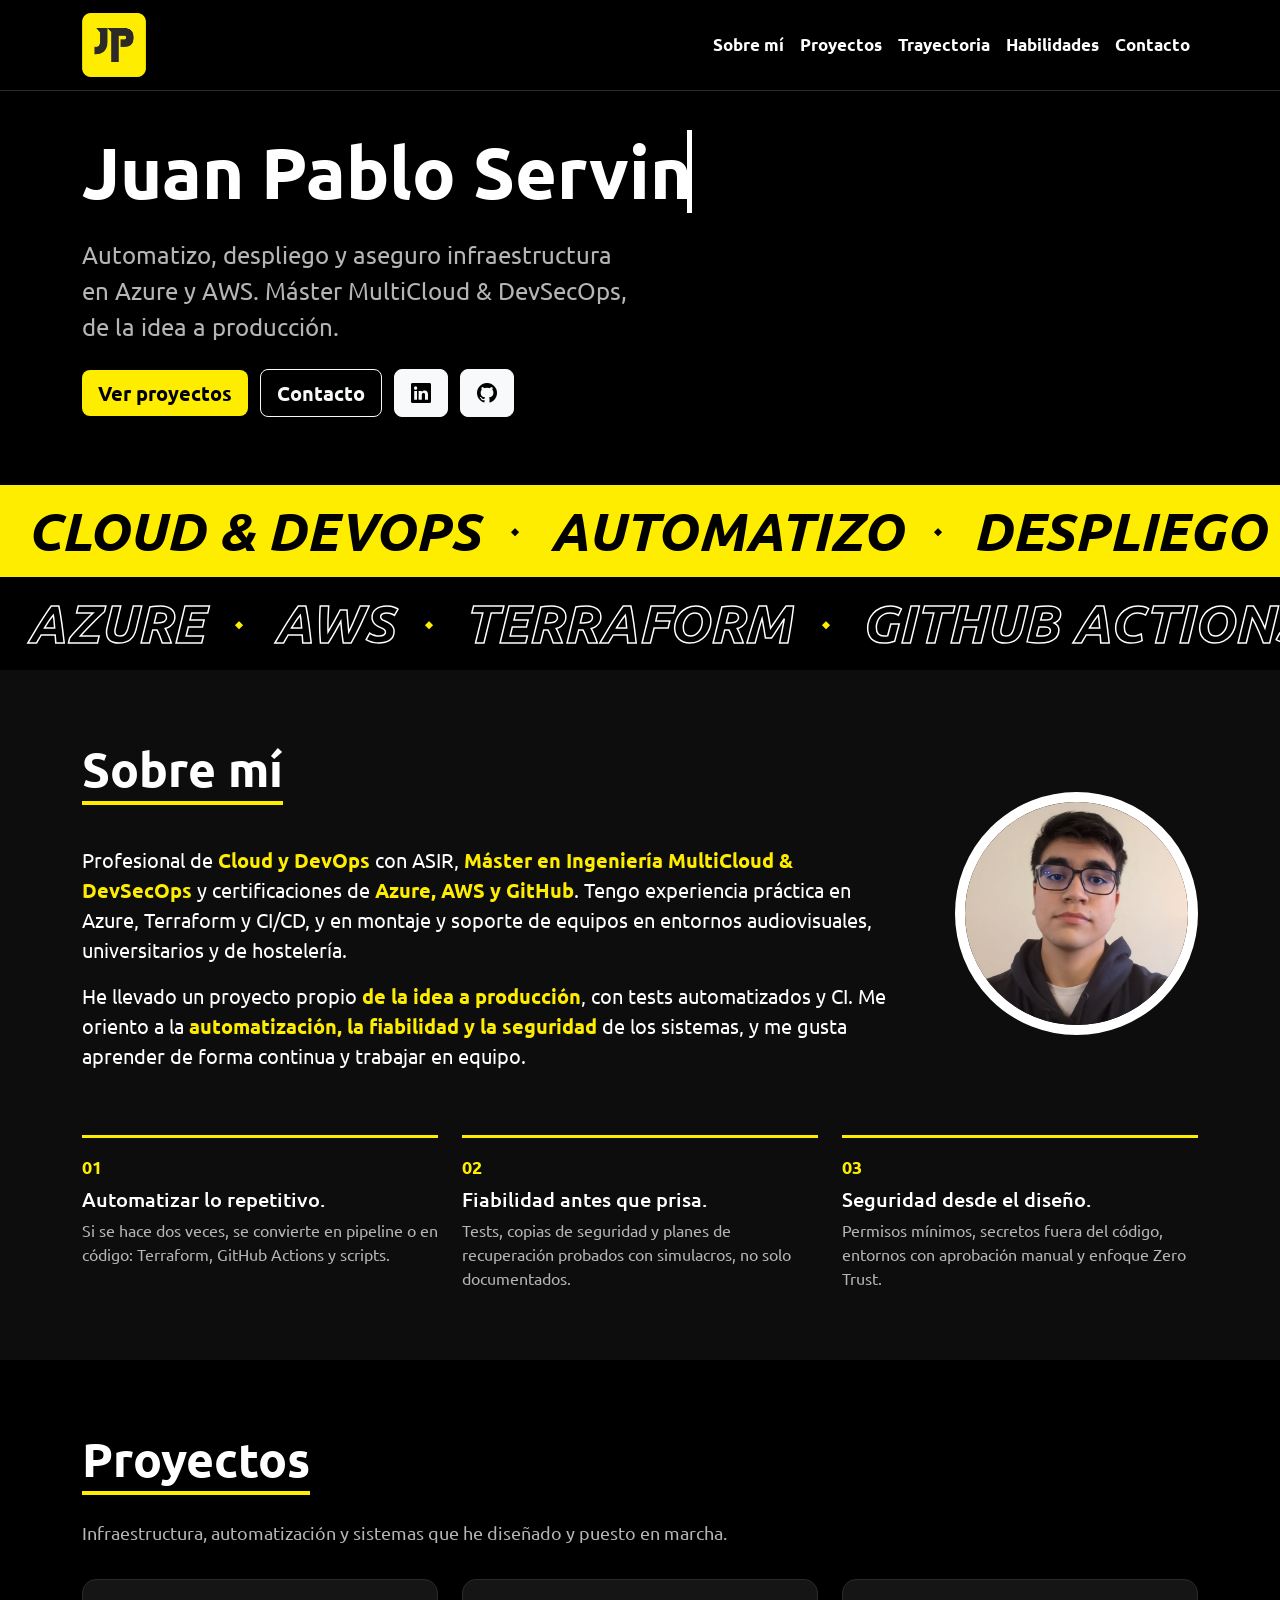
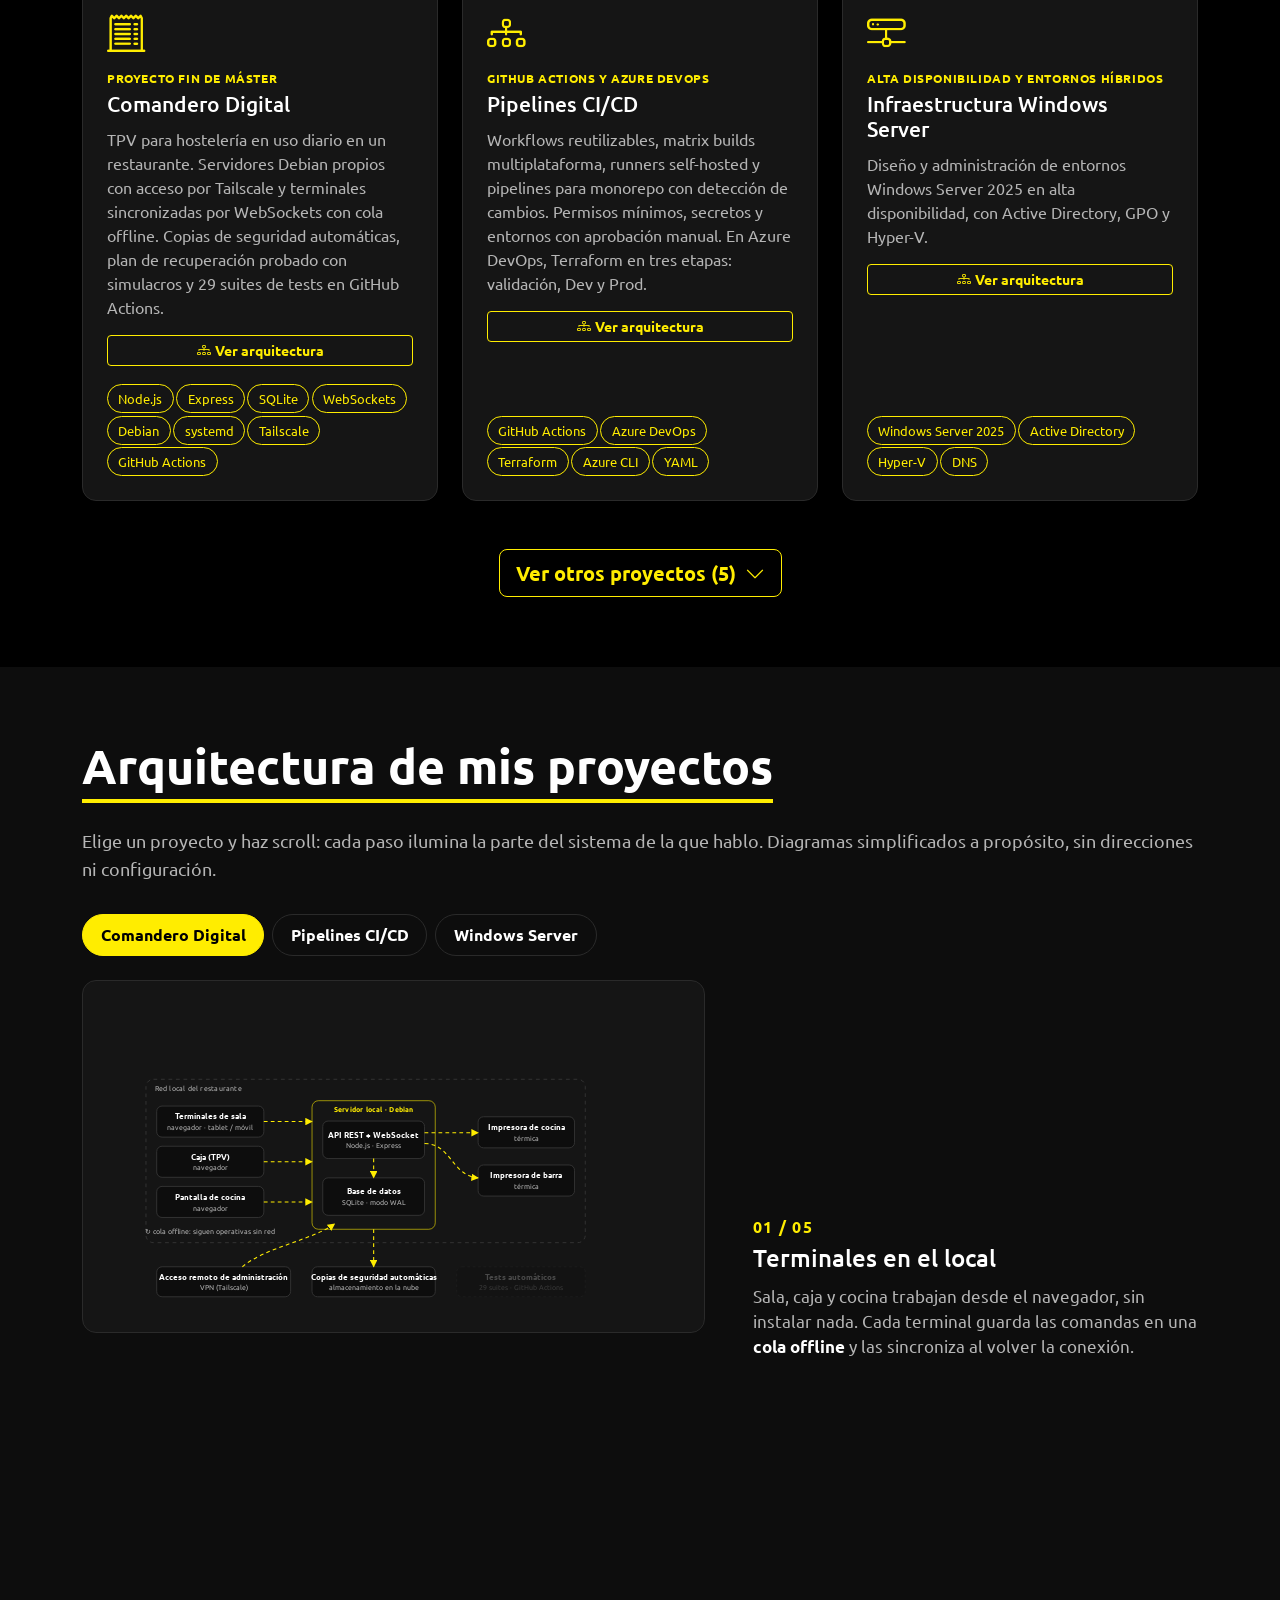
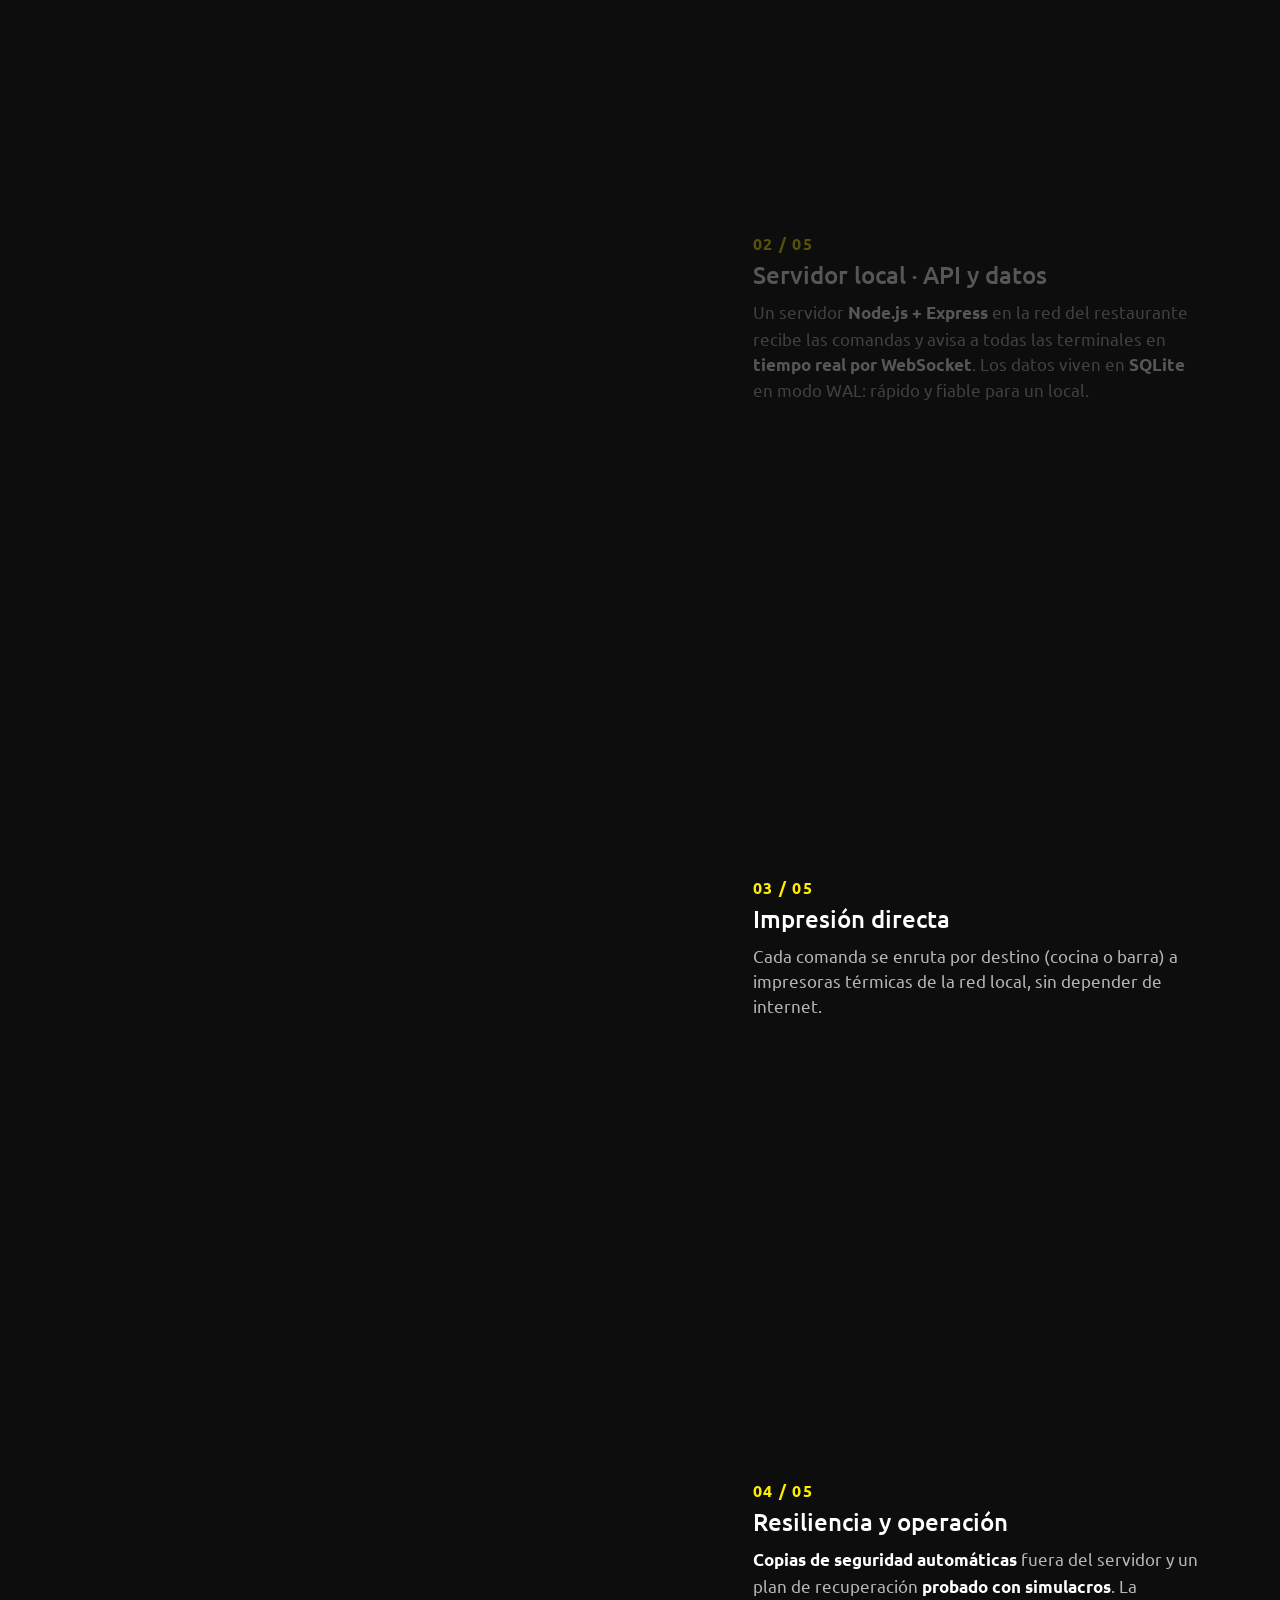
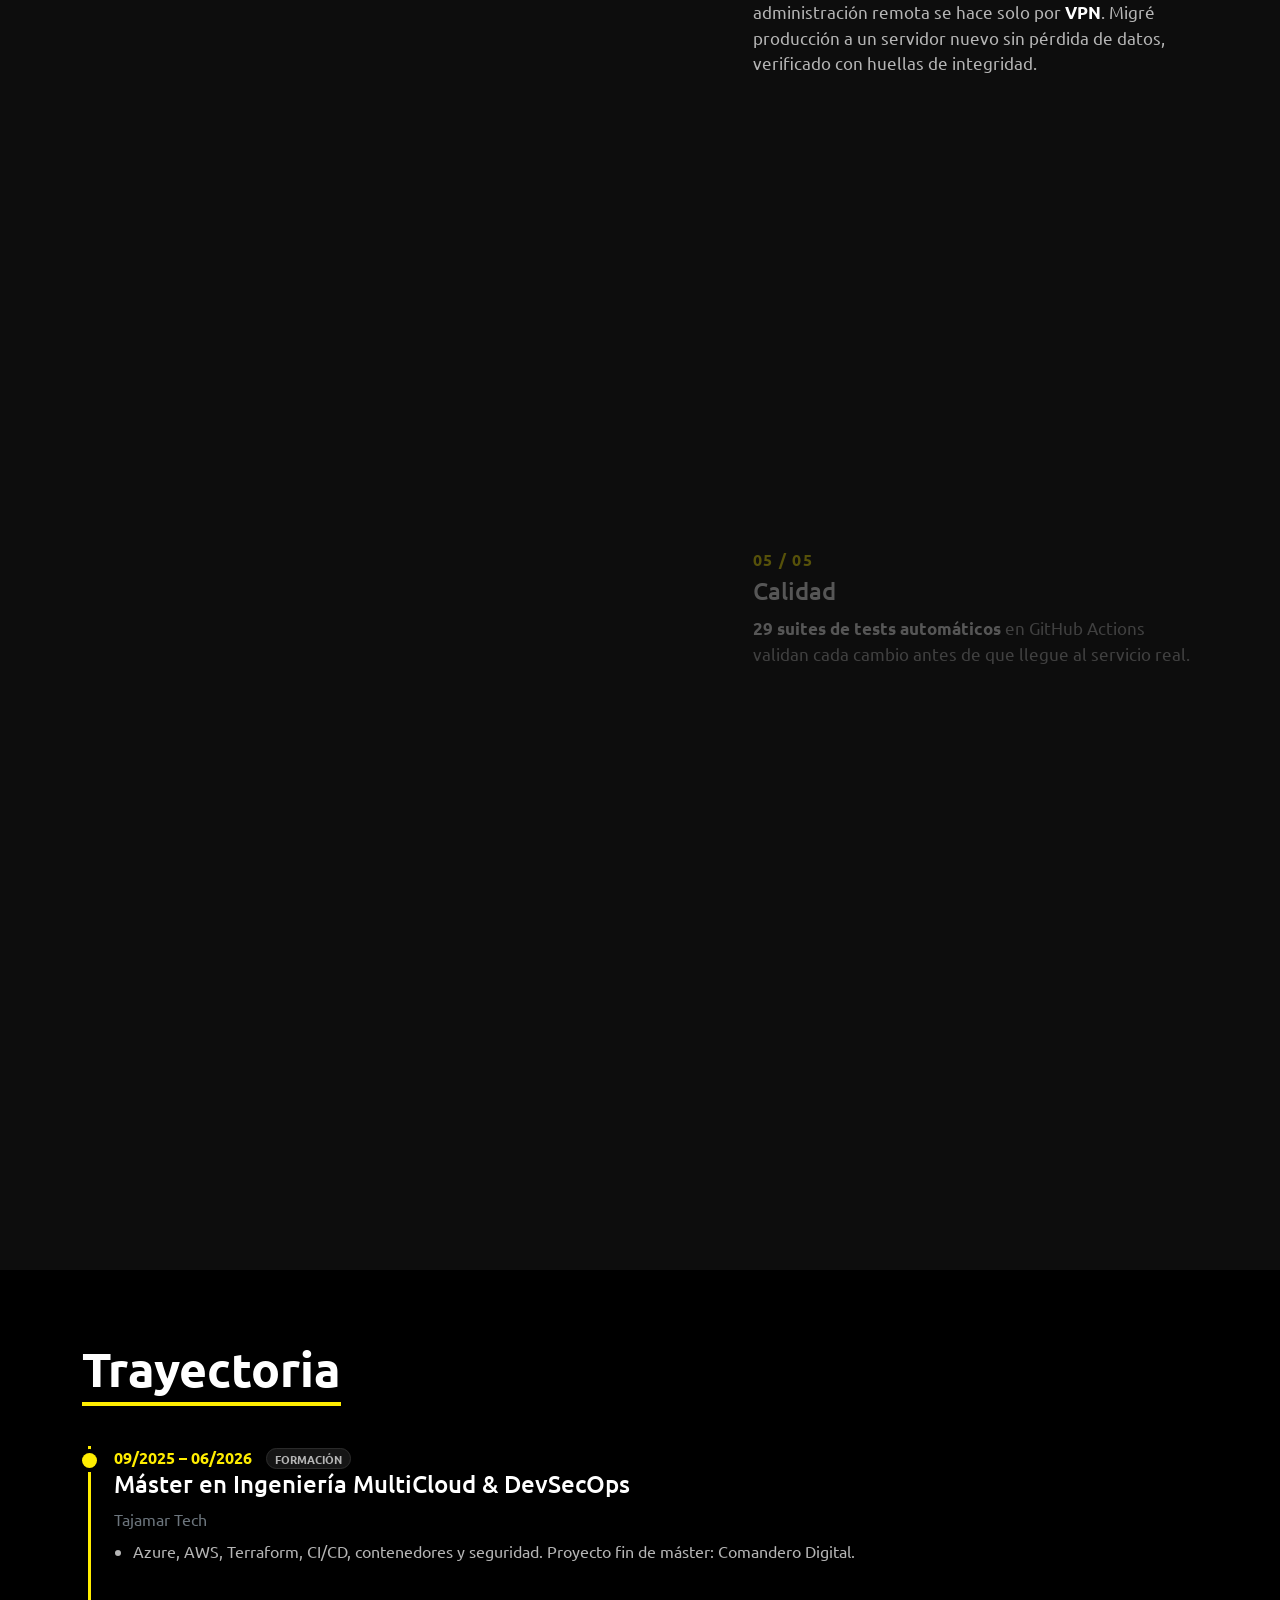
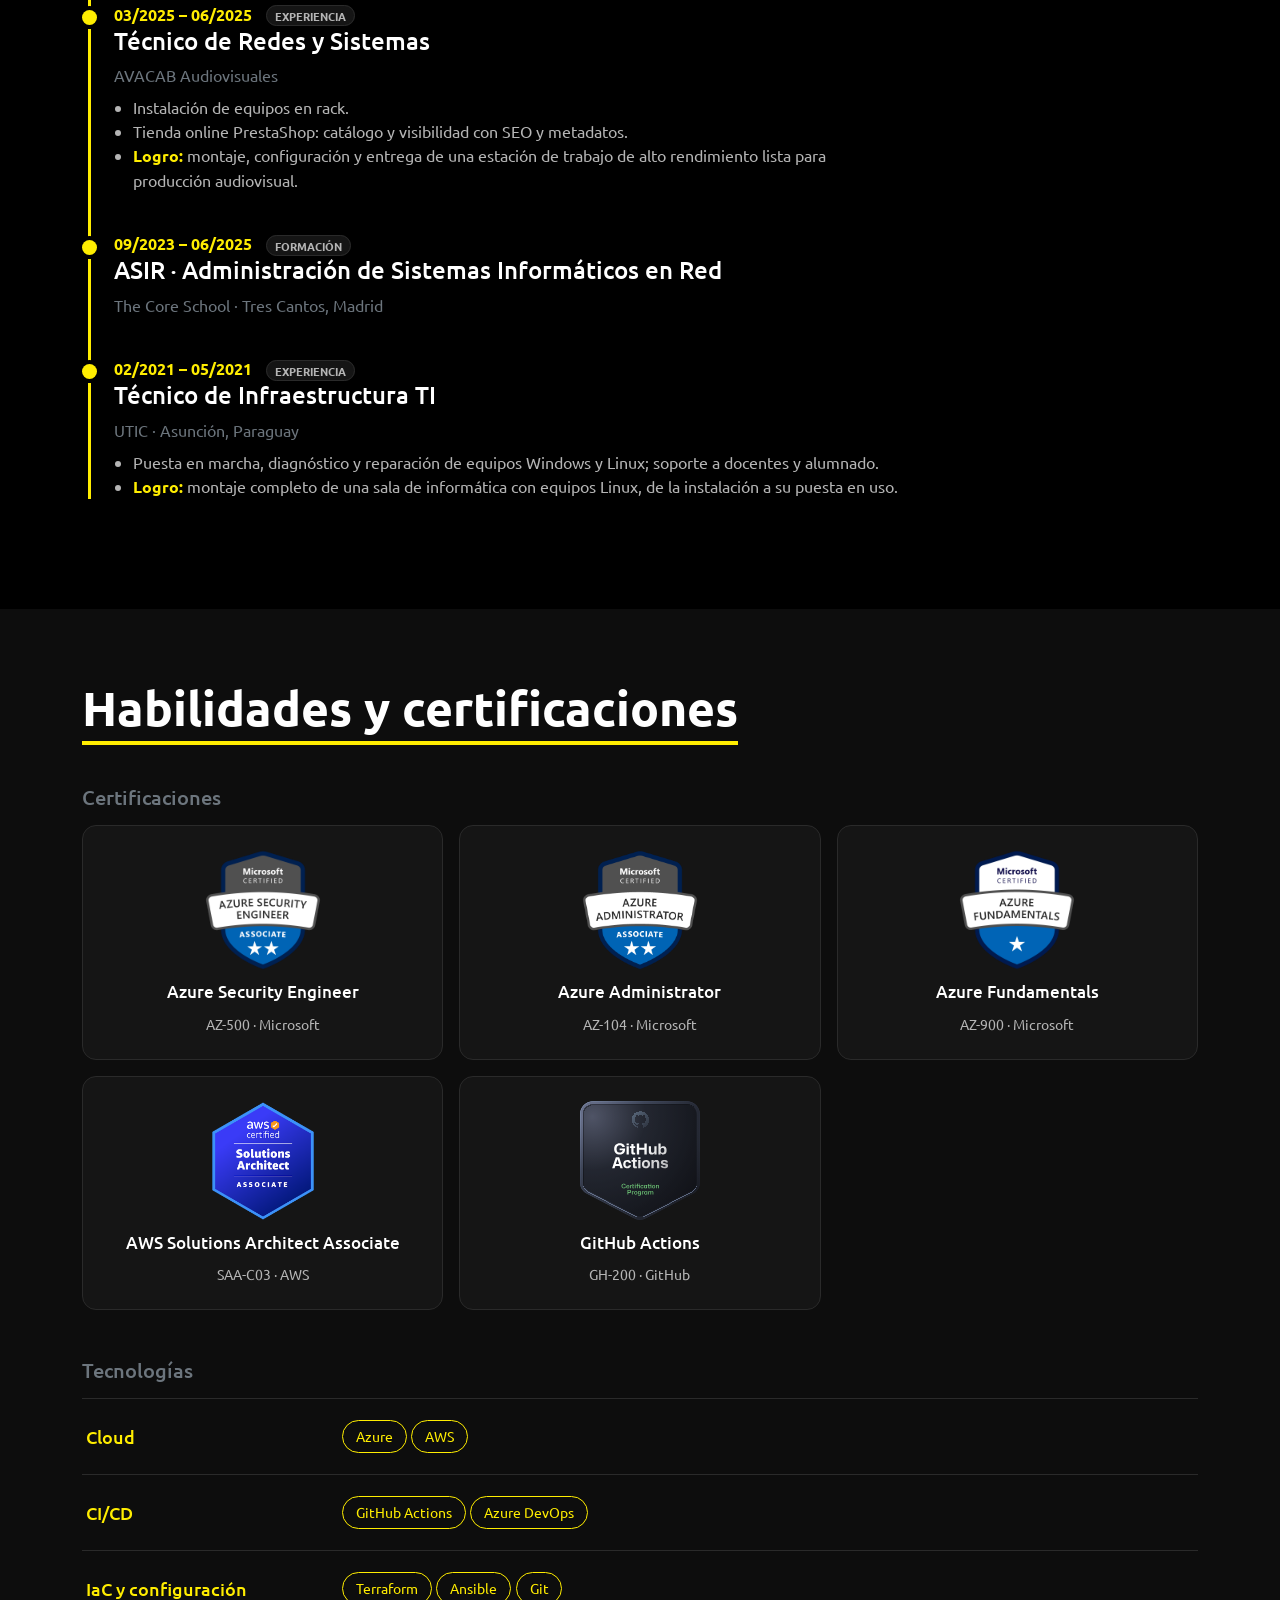
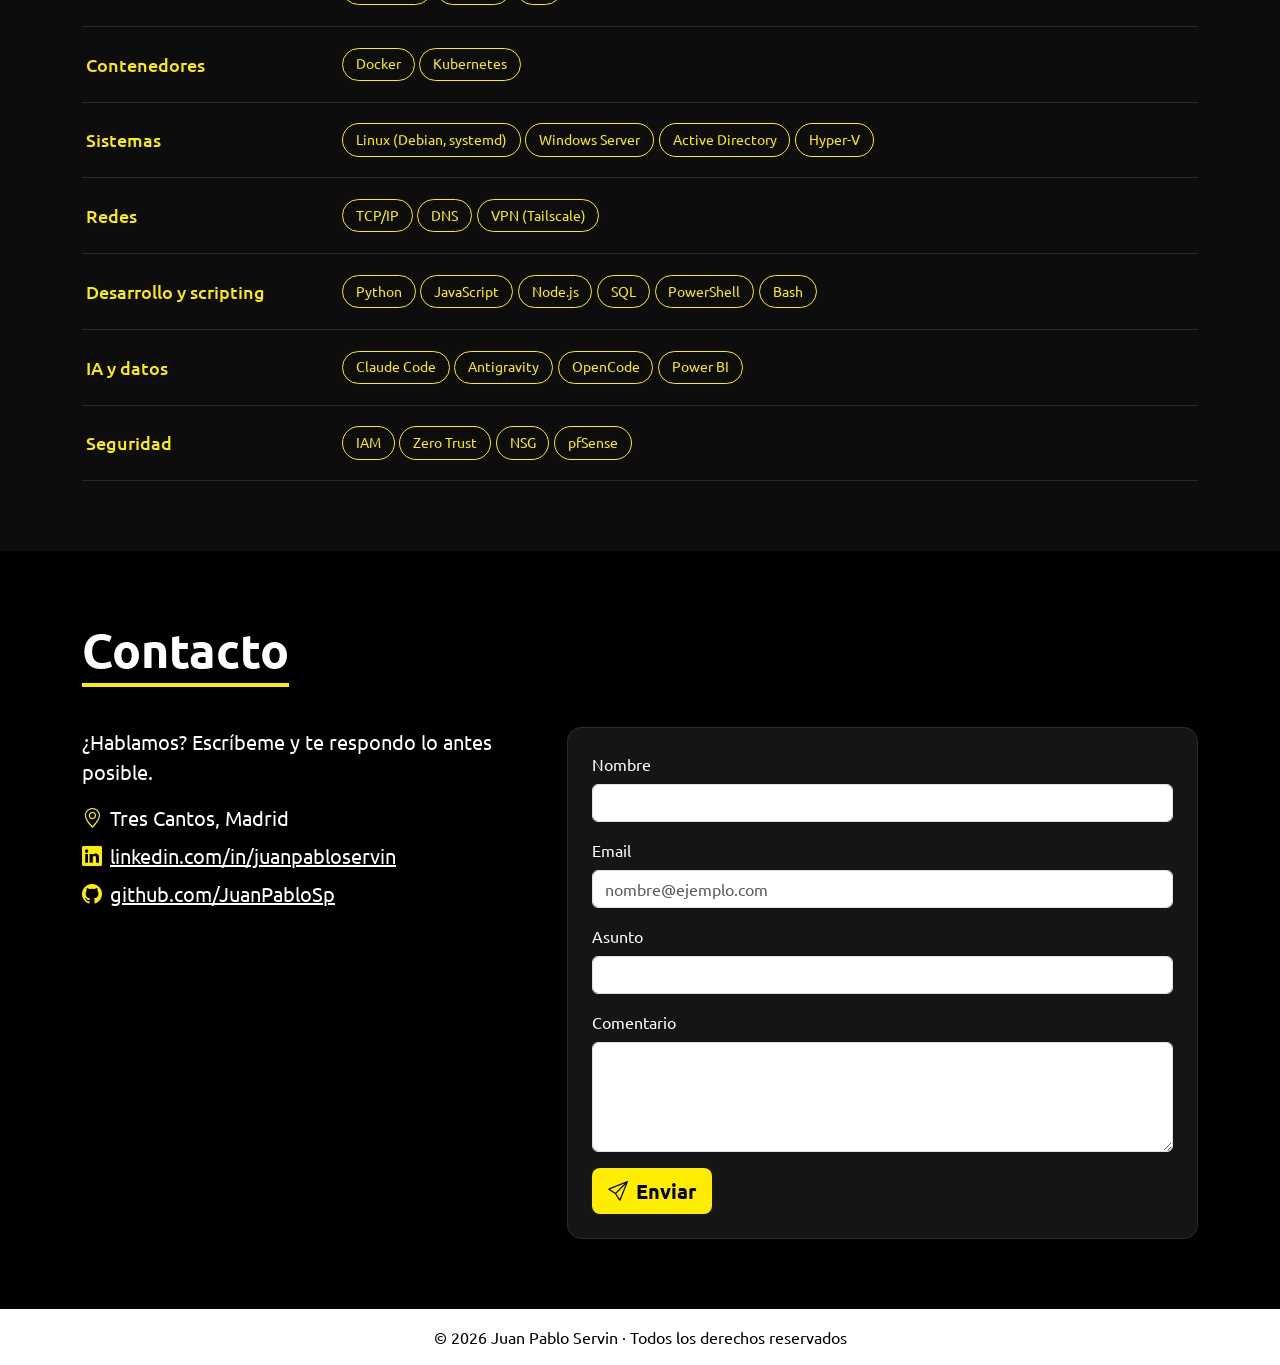
==== commit 063298f4: "Arquitectura en móvil: misma escena fija que en escritorio En móvil el diagrama queda fijo a pantall" ====
--- a/index.html
+++ b/index.html
@@ -204,7 +204,7 @@
                     <button type="button" role="tab" class="arch-tab" data-arch="windows" aria-selected="false">Windows Server</button>
                 </div>
                 <div class="scrolly" data-arch-pane="comandero" role="tabpanel">
-                    <div class="stage-wrap"><div class="scrolly-stage"><svg class="arch scrolly-svg" viewBox="0 0 860 460" data-full="0 0 860 460" style="aspect-ratio:860/460" role="img" aria-labelledby="tc"><title id="tc">Arquitectura simplificada de Comandero Digital</title><defs><marker id="arA" viewBox="0 0 10 10" refX="9" refY="5" markerWidth="7" markerHeight="7" orient="auto-start-reverse"><path d="M0 0L10 5L0 10z" fill="#FFED00"/></marker></defs><rect class="zone" x="20" y="30" width="820" height="305" rx="14"/><text x="36" y="52" class="zl">Red local del restaurante</text><g class="layer" id="l-term"><rect class="box " x="40" y="80" width="200" height="58" rx="10"/><text x="140" y="105" text-anchor="middle" class="t1">Terminales de sala</text><text x="140" y="125" text-anchor="middle" class="t2">navegador · tablet / móvil</text><rect class="box " x="40" y="155" width="200" height="58" rx="10"/><text x="140" y="180" text-anchor="middle" class="t1">Caja (TPV)</text><text x="140" y="200" text-anchor="middle" class="t2">navegador</text><rect class="box " x="40" y="230" width="200" height="58" rx="10"/><text x="140" y="255" text-anchor="middle" class="t1">Pantalla de cocina</text><text x="140" y="275" text-anchor="middle" class="t2">navegador</text><text x="140" y="318" text-anchor="middle" class="t2">↻ cola offline: siguen operativas sin red</text><path class="flow" d="M240 109 H330" marker-end="url(#arA)" /><path class="flow" d="M240 184 H330" marker-end="url(#arA)" /><path class="flow" d="M240 259 H330" marker-end="url(#arA)" /></g><g class="layer" id="l-server"><rect class="zone acc" x="330" y="70" width="230" height="240" rx="12"/><text x="445" y="92" text-anchor="middle" class="zl acct">Servidor local · Debian</text><rect class="box " x="350" y="108" width="190" height="70" rx="10"/><text x="445" y="139" text-anchor="middle" class="t1">API REST + WebSocket</text><text x="445" y="159" text-anchor="middle" class="t2">Node.js · Express</text><rect class="box " x="350" y="214" width="190" height="70" rx="10"/><text x="445" y="245" text-anchor="middle" class="t1">Base de datos</text><text x="445" y="265" text-anchor="middle" class="t2">SQLite · modo WAL</text><path class="flow" d="M445 178 V214" marker-end="url(#arA)" /></g><g class="layer" id="l-print"><rect class="box " x="640" y="100" width="180" height="58" rx="10"/><text x="730" y="125" text-anchor="middle" class="t1">Impresora de cocina</text><text x="730" y="145" text-anchor="middle" class="t2">térmica</text><rect class="box " x="640" y="190" width="180" height="58" rx="10"/><text x="730" y="215" text-anchor="middle" class="t1">Impresora de barra</text><text x="730" y="235" text-anchor="middle" class="t2">térmica</text><path class="flow" d="M540 130 H640" marker-end="url(#arA)" /><path class="flow" d="M540 150 C590 150 590 210 640 214" marker-end="url(#arA)" /></g><g class="layer" id="l-backup"><rect class="box " x="330" y="380" width="230" height="56" rx="10"/><text x="445" y="404" text-anchor="middle" class="t1">Copias de seguridad automáticas</text><text x="445" y="424" text-anchor="middle" class="t2">almacenamiento en la nube</text><path class="flow" d="M445 310 V380" marker-end="url(#arA)" /></g><g class="layer" id="l-vpn"><rect class="box " x="40" y="380" width="250" height="56" rx="10"/><text x="165" y="404" text-anchor="middle" class="t1">Acceso remoto de administración</text><text x="165" y="424" text-anchor="middle" class="t2">VPN (Tailscale)</text><path class="flow" d="M200 380 C 240 345, 330 330, 372 300" marker-end="url(#arA)" stroke-dasharray="3 6"/></g><g class="layer" id="l-ci"><rect class="box dash" x="600" y="380" width="240" height="56" rx="10"/><text x="720" y="404" text-anchor="middle" class="t1">Tests automáticos</text><text x="720" y="424" text-anchor="middle" class="t2">29 suites · GitHub Actions</text></g></svg></div></div>
+                    <div class="stage-wrap"><div class="scrolly-stage"><svg class="arch scrolly-svg" viewBox="0 0 860 460" data-full="0 0 860 460" style="aspect-ratio:860/460" role="img" aria-labelledby="tc"><title id="tc">Arquitectura simplificada de Comandero Digital</title><defs><marker id="arA" viewBox="0 0 10 10" refX="9" refY="5" markerWidth="7" markerHeight="7" orient="auto-start-reverse"><path d="M0 0L10 5L0 10z" fill="#FFED00"/></marker></defs><rect class="zone" x="20" y="30" width="820" height="305" rx="14"/><text x="36" y="52" class="zl">Red local del restaurante</text><g class="layer" data-layer="l-term"><rect class="box " x="40" y="80" width="200" height="58" rx="10"/><text x="140" y="105" text-anchor="middle" class="t1">Terminales de sala</text><text x="140" y="125" text-anchor="middle" class="t2">navegador · tablet / móvil</text><rect class="box " x="40" y="155" width="200" height="58" rx="10"/><text x="140" y="180" text-anchor="middle" class="t1">Caja (TPV)</text><text x="140" y="200" text-anchor="middle" class="t2">navegador</text><rect class="box " x="40" y="230" width="200" height="58" rx="10"/><text x="140" y="255" text-anchor="middle" class="t1">Pantalla de cocina</text><text x="140" y="275" text-anchor="middle" class="t2">navegador</text><text x="140" y="318" text-anchor="middle" class="t2">↻ cola offline: siguen operativas sin red</text><path class="flow" d="M240 109 H330" marker-end="url(#arA)" /><path class="flow" d="M240 184 H330" marker-end="url(#arA)" /><path class="flow" d="M240 259 H330" marker-end="url(#arA)" /></g><g class="layer" data-layer="l-server"><rect class="zone acc" x="330" y="70" width="230" height="240" rx="12"/><text x="445" y="92" text-anchor="middle" class="zl acct">Servidor local · Debian</text><rect class="box " x="350" y="108" width="190" height="70" rx="10"/><text x="445" y="139" text-anchor="middle" class="t1">API REST + WebSocket</text><text x="445" y="159" text-anchor="middle" class="t2">Node.js · Express</text><rect class="box " x="350" y="214" width="190" height="70" rx="10"/><text x="445" y="245" text-anchor="middle" class="t1">Base de datos</text><text x="445" y="265" text-anchor="middle" class="t2">SQLite · modo WAL</text><path class="flow" d="M445 178 V214" marker-end="url(#arA)" /></g><g class="layer" data-layer="l-print"><rect class="box " x="640" y="100" width="180" height="58" rx="10"/><text x="730" y="125" text-anchor="middle" class="t1">Impresora de cocina</text><text x="730" y="145" text-anchor="middle" class="t2">térmica</text><rect class="box " x="640" y="190" width="180" height="58" rx="10"/><text x="730" y="215" text-anchor="middle" class="t1">Impresora de barra</text><text x="730" y="235" text-anchor="middle" class="t2">térmica</text><path class="flow" d="M540 130 H640" marker-end="url(#arA)" /><path class="flow" d="M540 150 C590 150 590 210 640 214" marker-end="url(#arA)" /></g><g class="layer" data-layer="l-backup"><rect class="box " x="330" y="380" width="230" height="56" rx="10"/><text x="445" y="404" text-anchor="middle" class="t1">Copias de seguridad automáticas</text><text x="445" y="424" text-anchor="middle" class="t2">almacenamiento en la nube</text><path class="flow" d="M445 310 V380" marker-end="url(#arA)" /></g><g class="layer" data-layer="l-vpn"><rect class="box " x="40" y="380" width="250" height="56" rx="10"/><text x="165" y="404" text-anchor="middle" class="t1">Acceso remoto de administración</text><text x="165" y="424" text-anchor="middle" class="t2">VPN (Tailscale)</text><path class="flow" d="M200 380 C 240 345, 330 330, 372 300" marker-end="url(#arA)" stroke-dasharray="3 6"/></g><g class="layer" data-layer="l-ci"><rect class="box dash" x="600" y="380" width="240" height="56" rx="10"/><text x="720" y="404" text-anchor="middle" class="t1">Tests automáticos</text><text x="720" y="424" text-anchor="middle" class="t2">29 suites · GitHub Actions</text></g></svg></div></div>
                     <div class="scrolly-steps">
                         <div class="scrolly-step" data-layers="l-term" data-focus="20 60 330 280">
                             <span class="step-num">01 / 05</span>
@@ -234,7 +234,7 @@
                     </div>
                 </div>
                 <div class="scrolly" data-arch-pane="cicd" role="tabpanel" hidden>
-                    <div class="stage-wrap"><div class="scrolly-stage"><svg class="arch scrolly-svg" viewBox="0 0 860 260" data-full="0 0 860 260" style="aspect-ratio:860/260" role="img" aria-labelledby="tb"><title id="tb">Pipeline de CI/CD con aprobación manual antes de producción</title><defs><marker id="arB" viewBox="0 0 10 10" refX="9" refY="5" markerWidth="7" markerHeight="7" orient="auto-start-reverse"><path d="M0 0L10 5L0 10z" fill="#FFED00"/></marker></defs><g class="layer" id="l-src"><rect class="box " x="20" y="50" width="110" height="78" rx="10"/><text x="75" y="85" text-anchor="middle" class="t1">Commit / PR</text><text x="75" y="105" text-anchor="middle" class="t2">cambio en el repo</text></g><g class="layer" id="l-val"><rect class="box " x="160" y="50" width="110" height="78" rx="10"/><text x="215" y="85" text-anchor="middle" class="t1">Validación</text><text x="215" y="105" text-anchor="middle" class="t2">lint + tests</text><path class="flow" d="M130 89 H160" marker-end="url(#arB)" /></g><g class="layer" id="l-plan"><rect class="box " x="300" y="50" width="110" height="78" rx="10"/><text x="355" y="85" text-anchor="middle" class="t1">Plan Terraform</text><text x="355" y="105" text-anchor="middle" class="t2">cambios previstos</text><path class="flow" d="M270 89 H300" marker-end="url(#arB)" /></g><g class="layer" id="l-dev"><rect class="box " x="440" y="50" width="110" height="78" rx="10"/><text x="495" y="85" text-anchor="middle" class="t1">Dev</text><text x="495" y="105" text-anchor="middle" class="t2">despliegue · pruebas</text><path class="flow" d="M410 89 H440" marker-end="url(#arB)" /></g><g class="layer" id="l-appr"><rect class="box accent" x="580" y="50" width="110" height="78" rx="10"/><text x="635" y="85" text-anchor="middle" class="t1">Aprobación</text><text x="635" y="105" text-anchor="middle" class="t2">manual</text><path class="flow" d="M550 89 H580" marker-end="url(#arB)" /></g><g class="layer" id="l-prod"><rect class="box " x="720" y="50" width="110" height="78" rx="10"/><text x="775" y="85" text-anchor="middle" class="t1">Prod</text><text x="775" y="105" text-anchor="middle" class="t2">despliegue · final</text><path class="flow" d="M690 89 H720" marker-end="url(#arB)" /></g><g class="layer" id="l-sec"><rect class="box dash" x="20" y="170" width="410" height="56" rx="10"/><text x="225" y="194" text-anchor="middle" class="t1">Seguridad</text><text x="225" y="214" text-anchor="middle" class="t2">permisos mínimos · secretos por entorno</text></g><g class="layer" id="l-eff"><rect class="box dash" x="440" y="170" width="400" height="56" rx="10"/><text x="640" y="194" text-anchor="middle" class="t1">Eficiencia</text><text x="640" y="214" text-anchor="middle" class="t2">workflows reutilizables · runners self-hosted · matrix</text></g></svg></div></div>
+                    <div class="stage-wrap"><div class="scrolly-stage has-m"><svg class="arch scrolly-svg" viewBox="0 0 860 260" data-full="0 0 860 260" style="aspect-ratio:860/260" role="img" aria-labelledby="tb"><title id="tb">Pipeline de CI/CD con aprobación manual antes de producción</title><defs><marker id="arB" viewBox="0 0 10 10" refX="9" refY="5" markerWidth="7" markerHeight="7" orient="auto-start-reverse"><path d="M0 0L10 5L0 10z" fill="#FFED00"/></marker></defs><g class="layer" data-layer="l-src"><rect class="box " x="20" y="50" width="110" height="78" rx="10"/><text x="75" y="85" text-anchor="middle" class="t1">Commit / PR</text><text x="75" y="105" text-anchor="middle" class="t2">cambio en el repo</text></g><g class="layer" data-layer="l-val"><rect class="box " x="160" y="50" width="110" height="78" rx="10"/><text x="215" y="85" text-anchor="middle" class="t1">Validación</text><text x="215" y="105" text-anchor="middle" class="t2">lint + tests</text><path class="flow" d="M130 89 H160" marker-end="url(#arB)" /></g><g class="layer" data-layer="l-plan"><rect class="box " x="300" y="50" width="110" height="78" rx="10"/><text x="355" y="85" text-anchor="middle" class="t1">Plan Terraform</text><text x="355" y="105" text-anchor="middle" class="t2">cambios previstos</text><path class="flow" d="M270 89 H300" marker-end="url(#arB)" /></g><g class="layer" data-layer="l-dev"><rect class="box " x="440" y="50" width="110" height="78" rx="10"/><text x="495" y="85" text-anchor="middle" class="t1">Dev</text><text x="495" y="105" text-anchor="middle" class="t2">despliegue · pruebas</text><path class="flow" d="M410 89 H440" marker-end="url(#arB)" /></g><g class="layer" data-layer="l-appr"><rect class="box accent" x="580" y="50" width="110" height="78" rx="10"/><text x="635" y="85" text-anchor="middle" class="t1">Aprobación</text><text x="635" y="105" text-anchor="middle" class="t2">manual</text><path class="flow" d="M550 89 H580" marker-end="url(#arB)" /></g><g class="layer" data-layer="l-prod"><rect class="box " x="720" y="50" width="110" height="78" rx="10"/><text x="775" y="85" text-anchor="middle" class="t1">Prod</text><text x="775" y="105" text-anchor="middle" class="t2">despliegue · final</text><path class="flow" d="M690 89 H720" marker-end="url(#arB)" /></g><g class="layer" data-layer="l-sec"><rect class="box dash" x="20" y="170" width="410" height="56" rx="10"/><text x="225" y="194" text-anchor="middle" class="t1">Seguridad</text><text x="225" y="214" text-anchor="middle" class="t2">permisos mínimos · secretos por entorno</text></g><g class="layer" data-layer="l-eff"><rect class="box dash" x="440" y="170" width="400" height="56" rx="10"/><text x="640" y="194" text-anchor="middle" class="t1">Eficiencia</text><text x="640" y="214" text-anchor="middle" class="t2">workflows reutilizables · runners self-hosted · matrix</text></g></svg><svg class="arch scrolly-svg-m" viewBox="0 0 420 690" role="img" aria-labelledby="tbm"><title id="tbm">Pipeline de CI/CD con aprobación manual antes de producción</title><defs><marker id="arBm" viewBox="0 0 10 10" refX="9" refY="5" markerWidth="7" markerHeight="7" orient="auto-start-reverse"><path d="M0 0L10 5L0 10z" fill="#FFED00"/></marker></defs><g class="layer" data-layer="l-src"><rect class="box " x="100" y="15" width="220" height="62" rx="10"/><text x="210" y="42" text-anchor="middle" class="t1">Commit / PR</text><text x="210" y="62" text-anchor="middle" class="t2">cambio en el repo</text></g><g class="layer" data-layer="l-val"><rect class="box " x="100" y="100" width="220" height="62" rx="10"/><text x="210" y="127" text-anchor="middle" class="t1">Validación</text><text x="210" y="147" text-anchor="middle" class="t2">lint + tests</text><path class="flow" d="M210 78 V97" marker-end="url(#arBm)" /></g><g class="layer" data-layer="l-plan"><rect class="box " x="100" y="185" width="220" height="62" rx="10"/><text x="210" y="212" text-anchor="middle" class="t1">Plan Terraform</text><text x="210" y="232" text-anchor="middle" class="t2">cambios previstos</text><path class="flow" d="M210 163 V182" marker-end="url(#arBm)" /></g><g class="layer" data-layer="l-dev"><rect class="box " x="100" y="270" width="220" height="62" rx="10"/><text x="210" y="297" text-anchor="middle" class="t1">Dev</text><text x="210" y="317" text-anchor="middle" class="t2">despliegue · pruebas</text><path class="flow" d="M210 248 V267" marker-end="url(#arBm)" /></g><g class="layer" data-layer="l-appr"><rect class="box accent" x="100" y="355" width="220" height="62" rx="10"/><text x="210" y="382" text-anchor="middle" class="t1">Aprobación</text><text x="210" y="402" text-anchor="middle" class="t2">manual</text><path class="flow" d="M210 333 V352" marker-end="url(#arBm)" /></g><g class="layer" data-layer="l-prod"><rect class="box " x="100" y="440" width="220" height="62" rx="10"/><text x="210" y="467" text-anchor="middle" class="t1">Prod</text><text x="210" y="487" text-anchor="middle" class="t2">despliegue · final</text><path class="flow" d="M210 418 V437" marker-end="url(#arBm)" /></g><g class="layer" data-layer="l-sec"><rect class="box dash" x="20" y="540" width="380" height="56" rx="10"/><text x="210" y="564" text-anchor="middle" class="t1">Seguridad</text><text x="210" y="584" text-anchor="middle" class="t2">permisos mínimos · secretos por entorno</text></g><g class="layer" data-layer="l-eff"><rect class="box dash" x="20" y="612" width="380" height="56" rx="10"/><text x="210" y="636" text-anchor="middle" class="t1">Eficiencia</text><text x="210" y="656" text-anchor="middle" class="t2">workflows reutilizables · self-hosted · matrix</text></g></svg></div></div>
                     <div class="scrolly-steps">
                         <div class="scrolly-step" data-layers="l-src" data-focus="0 30 290 120">
                             <span class="step-num">01 / 06</span>
@@ -269,7 +269,7 @@
                     </div>
                 </div>
                 <div class="scrolly" data-arch-pane="windows" role="tabpanel" hidden>
-                    <div class="stage-wrap"><div class="scrolly-stage"><svg class="arch scrolly-svg" viewBox="0 0 860 380" data-full="0 0 860 380" style="aspect-ratio:860/380" role="img" aria-labelledby="tw"><title id="tw">Entorno Windows Server en alta disponibilidad con Active Directory y Hyper-V</title><defs><marker id="arC" viewBox="0 0 10 10" refX="9" refY="5" markerWidth="7" markerHeight="7" orient="auto-start-reverse"><path d="M0 0L10 5L0 10z" fill="#FFED00"/></marker></defs><rect class="zone" x="20" y="30" width="570" height="320" rx="14"/><text x="36" y="52" class="zl">Dominio · Active Directory</text><g class="layer" id="l-hosts"><rect class="zone acc" x="45" y="75" width="230" height="250" rx="12"/><text x="160" y="97" text-anchor="middle" class="zl acct">Host Hyper-V A</text><rect class="box " x="60" y="215" width="200" height="70" rx="10"/><text x="160" y="246" text-anchor="middle" class="t1">VM · Servidores</text><text x="160" y="266" text-anchor="middle" class="t2">aplicaciones y ficheros</text><rect class="zone acc" x="315" y="75" width="230" height="250" rx="12"/><text x="430" y="97" text-anchor="middle" class="zl acct">Host Hyper-V B</text><rect class="box " x="330" y="215" width="200" height="70" rx="10"/><text x="430" y="246" text-anchor="middle" class="t1">VM · Servidores</text><text x="430" y="266" text-anchor="middle" class="t2">aplicaciones y ficheros</text></g><g class="layer" id="l-dc"><rect class="box " x="60" y="115" width="200" height="70" rx="10"/><text x="160" y="146" text-anchor="middle" class="t1">VM · Controlador de dominio</text><text x="160" y="166" text-anchor="middle" class="t2">AD DS + DNS</text><rect class="box " x="330" y="115" width="200" height="70" rx="10"/><text x="430" y="146" text-anchor="middle" class="t1">VM · Controlador de dominio</text><text x="430" y="166" text-anchor="middle" class="t2">AD DS + DNS</text></g><g class="layer" id="l-ha"><path class="flow" d="M275 200 H325" marker-end="url(#arC)" marker-start="url(#arC)"/><text x="300" y="190" text-anchor="middle" class="t2">HA</text></g><g class="layer" id="l-cloud"><rect class="box " x="650" y="100" width="190" height="80" rx="10"/><text x="745" y="136" text-anchor="middle" class="t1">Nube · Azure</text><text x="745" y="156" text-anchor="middle" class="t2">entorno híbrido</text><path class="flow" d="M590 140 H650" marker-end="url(#arC)" /></g><g class="layer" id="l-gpo"><rect class="box dash" x="650" y="230" width="190" height="64" rx="10"/><text x="745" y="258" text-anchor="middle" class="t1">GPO</text><text x="745" y="278" text-anchor="middle" class="t2">directivas de grupo</text><path class="flow" d="M590 262 H650" marker-end="url(#arC)" stroke-dasharray="3 6"/></g></svg></div></div>
+                    <div class="stage-wrap"><div class="scrolly-stage has-m"><svg class="arch scrolly-svg" viewBox="0 0 860 380" data-full="0 0 860 380" style="aspect-ratio:860/380" role="img" aria-labelledby="tw"><title id="tw">Entorno Windows Server en alta disponibilidad con Active Directory y Hyper-V</title><defs><marker id="arC" viewBox="0 0 10 10" refX="9" refY="5" markerWidth="7" markerHeight="7" orient="auto-start-reverse"><path d="M0 0L10 5L0 10z" fill="#FFED00"/></marker></defs><rect class="zone" x="20" y="30" width="570" height="320" rx="14"/><text x="36" y="52" class="zl">Dominio · Active Directory</text><g class="layer" data-layer="l-hosts"><rect class="zone acc" x="45" y="75" width="230" height="250" rx="12"/><text x="160" y="97" text-anchor="middle" class="zl acct">Host Hyper-V A</text><rect class="box " x="60" y="215" width="200" height="70" rx="10"/><text x="160" y="246" text-anchor="middle" class="t1">VM · Servidores</text><text x="160" y="266" text-anchor="middle" class="t2">aplicaciones y ficheros</text><rect class="zone acc" x="315" y="75" width="230" height="250" rx="12"/><text x="430" y="97" text-anchor="middle" class="zl acct">Host Hyper-V B</text><rect class="box " x="330" y="215" width="200" height="70" rx="10"/><text x="430" y="246" text-anchor="middle" class="t1">VM · Servidores</text><text x="430" y="266" text-anchor="middle" class="t2">aplicaciones y ficheros</text></g><g class="layer" data-layer="l-dc"><rect class="box " x="60" y="115" width="200" height="70" rx="10"/><text x="160" y="146" text-anchor="middle" class="t1">VM · Controlador de dominio</text><text x="160" y="166" text-anchor="middle" class="t2">AD DS + DNS</text><rect class="box " x="330" y="115" width="200" height="70" rx="10"/><text x="430" y="146" text-anchor="middle" class="t1">VM · Controlador de dominio</text><text x="430" y="166" text-anchor="middle" class="t2">AD DS + DNS</text></g><g class="layer" data-layer="l-ha"><path class="flow" d="M275 200 H325" marker-end="url(#arC)" marker-start="url(#arC)"/><text x="300" y="190" text-anchor="middle" class="t2">HA</text></g><g class="layer" data-layer="l-cloud"><rect class="box " x="650" y="100" width="190" height="80" rx="10"/><text x="745" y="136" text-anchor="middle" class="t1">Nube · Azure</text><text x="745" y="156" text-anchor="middle" class="t2">entorno híbrido</text><path class="flow" d="M590 140 H650" marker-end="url(#arC)" /></g><g class="layer" data-layer="l-gpo"><rect class="box dash" x="650" y="230" width="190" height="64" rx="10"/><text x="745" y="258" text-anchor="middle" class="t1">GPO</text><text x="745" y="278" text-anchor="middle" class="t2">directivas de grupo</text><path class="flow" d="M590 262 H650" marker-end="url(#arC)" stroke-dasharray="3 6"/></g></svg><svg class="arch scrolly-svg-m" viewBox="0 0 420 680" role="img" aria-labelledby="twm"><title id="twm">Entorno Windows Server en alta disponibilidad con Active Directory y Hyper-V</title><defs><marker id="arCm" viewBox="0 0 10 10" refX="9" refY="5" markerWidth="7" markerHeight="7" orient="auto-start-reverse"><path d="M0 0L10 5L0 10z" fill="#FFED00"/></marker></defs><rect class="zone" x="10" y="15" width="400" height="520" rx="14"/><text x="26" y="38" class="zl">Dominio · Active Directory</text><g class="layer" data-layer="l-hosts"><rect class="zone acc" x="30" y="55" width="360" height="200" rx="12"/><text x="210" y="77" text-anchor="middle" class="zl acct">Host Hyper-V A</text><rect class="box " x="50" y="160" width="320" height="70" rx="10"/><text x="210" y="191" text-anchor="middle" class="t1">VM · Servidores</text><text x="210" y="211" text-anchor="middle" class="t2">aplicaciones y ficheros</text><rect class="zone acc" x="30" y="295" width="360" height="200" rx="12"/><text x="210" y="317" text-anchor="middle" class="zl acct">Host Hyper-V B</text><rect class="box " x="50" y="400" width="320" height="70" rx="10"/><text x="210" y="431" text-anchor="middle" class="t1">VM · Servidores</text><text x="210" y="451" text-anchor="middle" class="t2">aplicaciones y ficheros</text></g><g class="layer" data-layer="l-dc"><rect class="box " x="50" y="87" width="320" height="62" rx="10"/><text x="210" y="114" text-anchor="middle" class="t1">VM · Controlador de dominio</text><text x="210" y="134" text-anchor="middle" class="t2">AD DS + DNS</text><rect class="box " x="50" y="327" width="320" height="62" rx="10"/><text x="210" y="354" text-anchor="middle" class="t1">VM · Controlador de dominio</text><text x="210" y="374" text-anchor="middle" class="t2">AD DS + DNS</text></g><g class="layer" data-layer="l-ha"><path class="flow" d="M210 258 V292" marker-end="url(#arCm)" marker-start="url(#arCm)"/><text x="232" y="280" class="t2">HA</text></g><g class="layer" data-layer="l-cloud"><rect class="box " x="20" y="575" width="190" height="70" rx="10"/><text x="115" y="606" text-anchor="middle" class="t1">Nube · Azure</text><text x="115" y="626" text-anchor="middle" class="t2">entorno híbrido</text><path class="flow" d="M115 535 V575" marker-end="url(#arCm)" /></g><g class="layer" data-layer="l-gpo"><rect class="box dash" x="230" y="575" width="170" height="70" rx="10"/><text x="315" y="606" text-anchor="middle" class="t1">GPO</text><text x="315" y="626" text-anchor="middle" class="t2">directivas de grupo</text><path class="flow" d="M315 535 V575" marker-end="url(#arCm)" stroke-dasharray="3 6"/></g></svg></div></div>
                     <div class="scrolly-steps">
                         <div class="scrolly-step" data-layers="l-dc" data-focus="30 70 540 170">
                             <span class="step-num">01 / 05</span>
--- a/css/style.css
+++ b/css/style.css
@@ -281,15 +281,29 @@
 .arch-tab.active { background: var(--accent); color: #000; border-color: var(--accent); }
 .scrolly-stage .arch { aspect-ratio: auto; }
 
-/* Móvil: sin diagrama fijo; cada paso lleva su mini-diagrama encuadrado */
+/* Móvil: escena fija a pantalla casi completa (diagrama + texto del paso), igual que en escritorio */
 .arch .layer.off { display: none; }
-.mini-wrap { background: var(--card); border: 1px solid var(--border); border-radius: 12px; padding: .5rem; margin-bottom: .9rem; }
-.mini-wrap .arch { width: 100%; height: auto; min-width: 0; max-height: 240px; }
+.scene-caption { display: none; }
 @media (max-width: 991px) {
-  .stage-wrap { display: none; }
-  .scrolly-step { min-height: 0; padding: 1.5rem 0; opacity: 1; justify-content: flex-start; border-bottom: 1px solid var(--border); }
-  .scrolly-step:last-child { border-bottom: 0; }
+  .stage-wrap { display: contents; }
+  .scrolly-stage {
+    display: flex; flex-direction: column; height: calc(100svh - 84px); padding: .6rem .75rem .9rem;
+    background: var(--bg); margin-bottom: 0;
+  }
+  .scrolly-stage .arch { aspect-ratio: auto !important; flex: 1 1 auto; min-height: 0; width: 100%; height: auto; min-width: 0; }
+  .scene-caption { display: block; flex: 0 0 auto; padding-top: .6rem; border-top: 1px solid var(--border); }
+  .scene-caption h3 { font-size: 1.2rem; margin: .15rem 0 .35rem; }
+  .scene-caption p { color: var(--muted); font-size: .98rem; margin: 0; }
+  .scene-caption p b { color: var(--text); }
+  /* pasos = pista de scroll invisible (su texto va en el pie de la escena) */
+  .scrolly-step { min-height: 0; height: 55svh; padding: 0; opacity: 1; border: 0; visibility: hidden; }
   .scrolly-steps { padding-bottom: 0; }
-  .scrolly-step h3 { font-size: 1.25rem; }
-  .scrolly-step p { font-size: 1rem; margin-bottom: 0; }
-}
+}
+
+/* Variante vertical de los diagramas anchos para móvil */
+.scrolly-svg-m { display: none; }
+@media (max-width: 991px) {
+  .has-m .scrolly-svg { display: none; }
+  .has-m .scrolly-svg-m { display: block; }
+  .scrolly-stage .arch.scrolly-svg-m { aspect-ratio: auto !important; }
+}
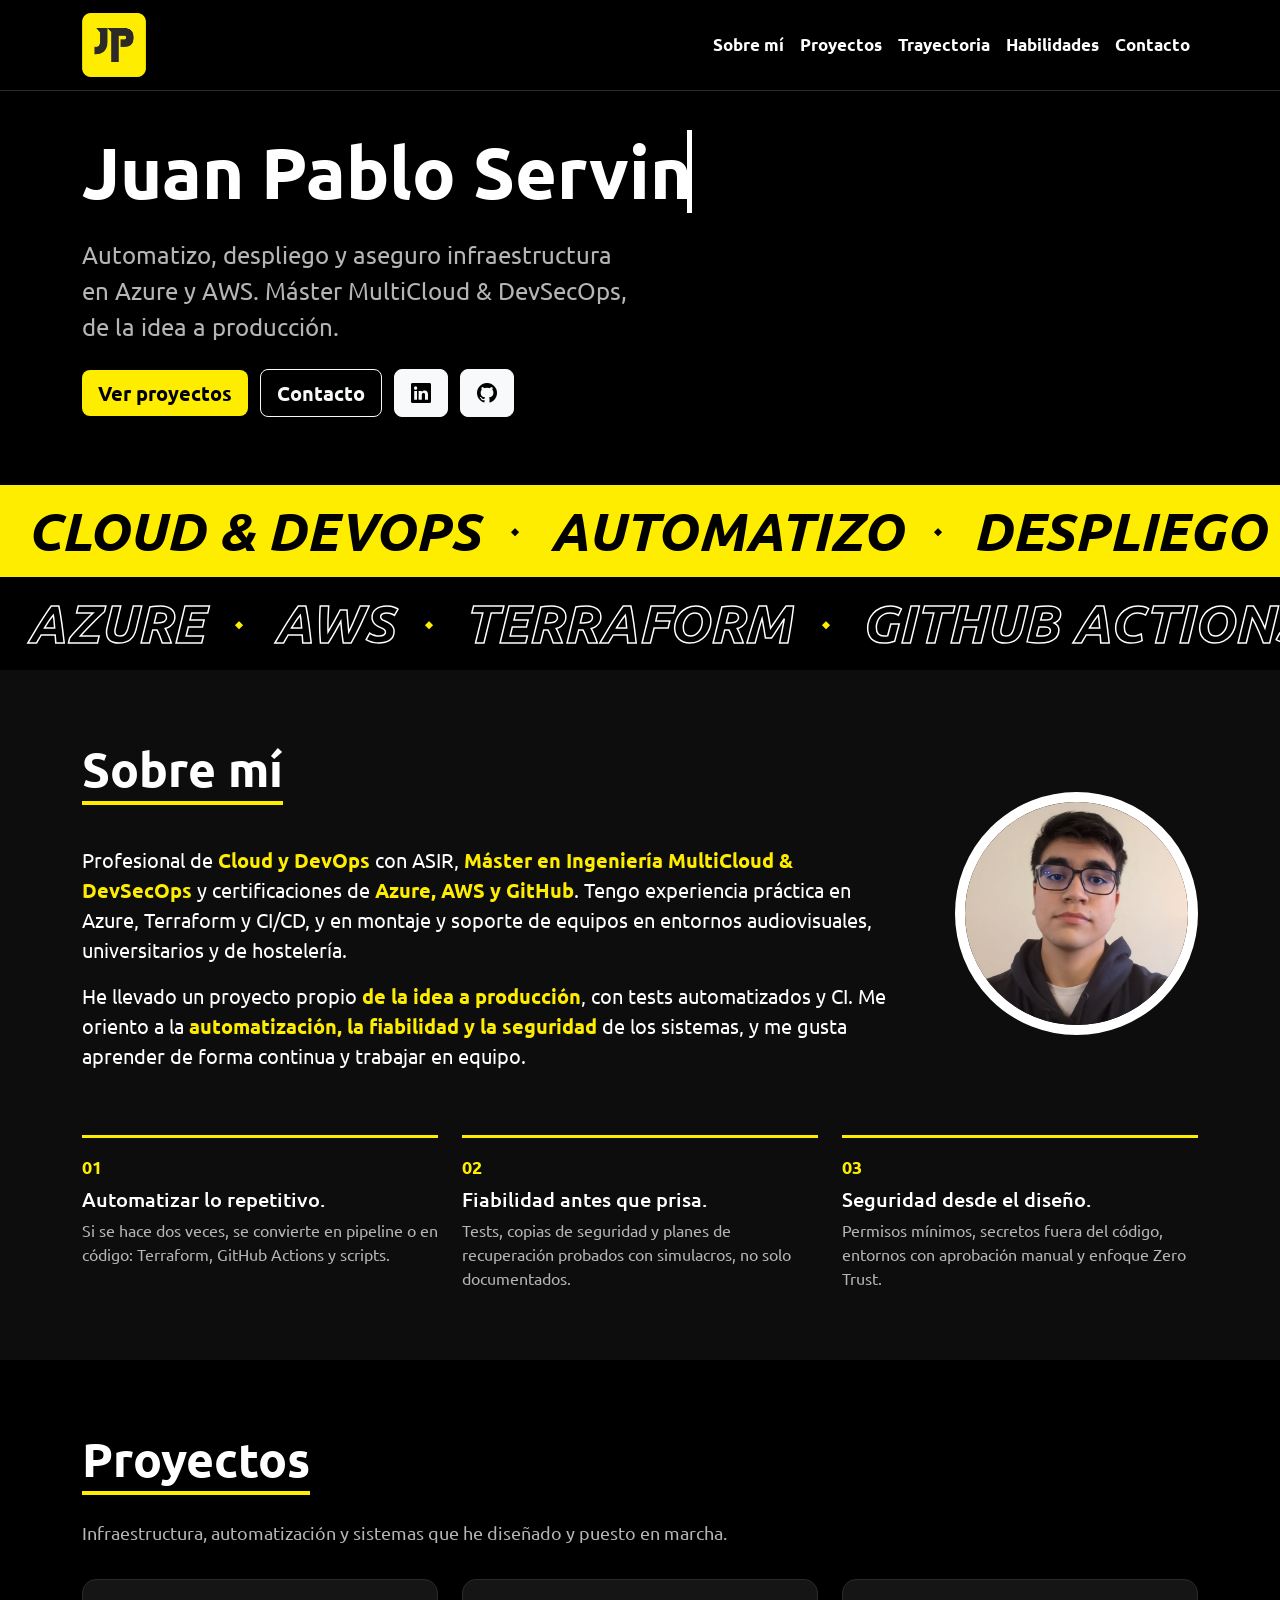
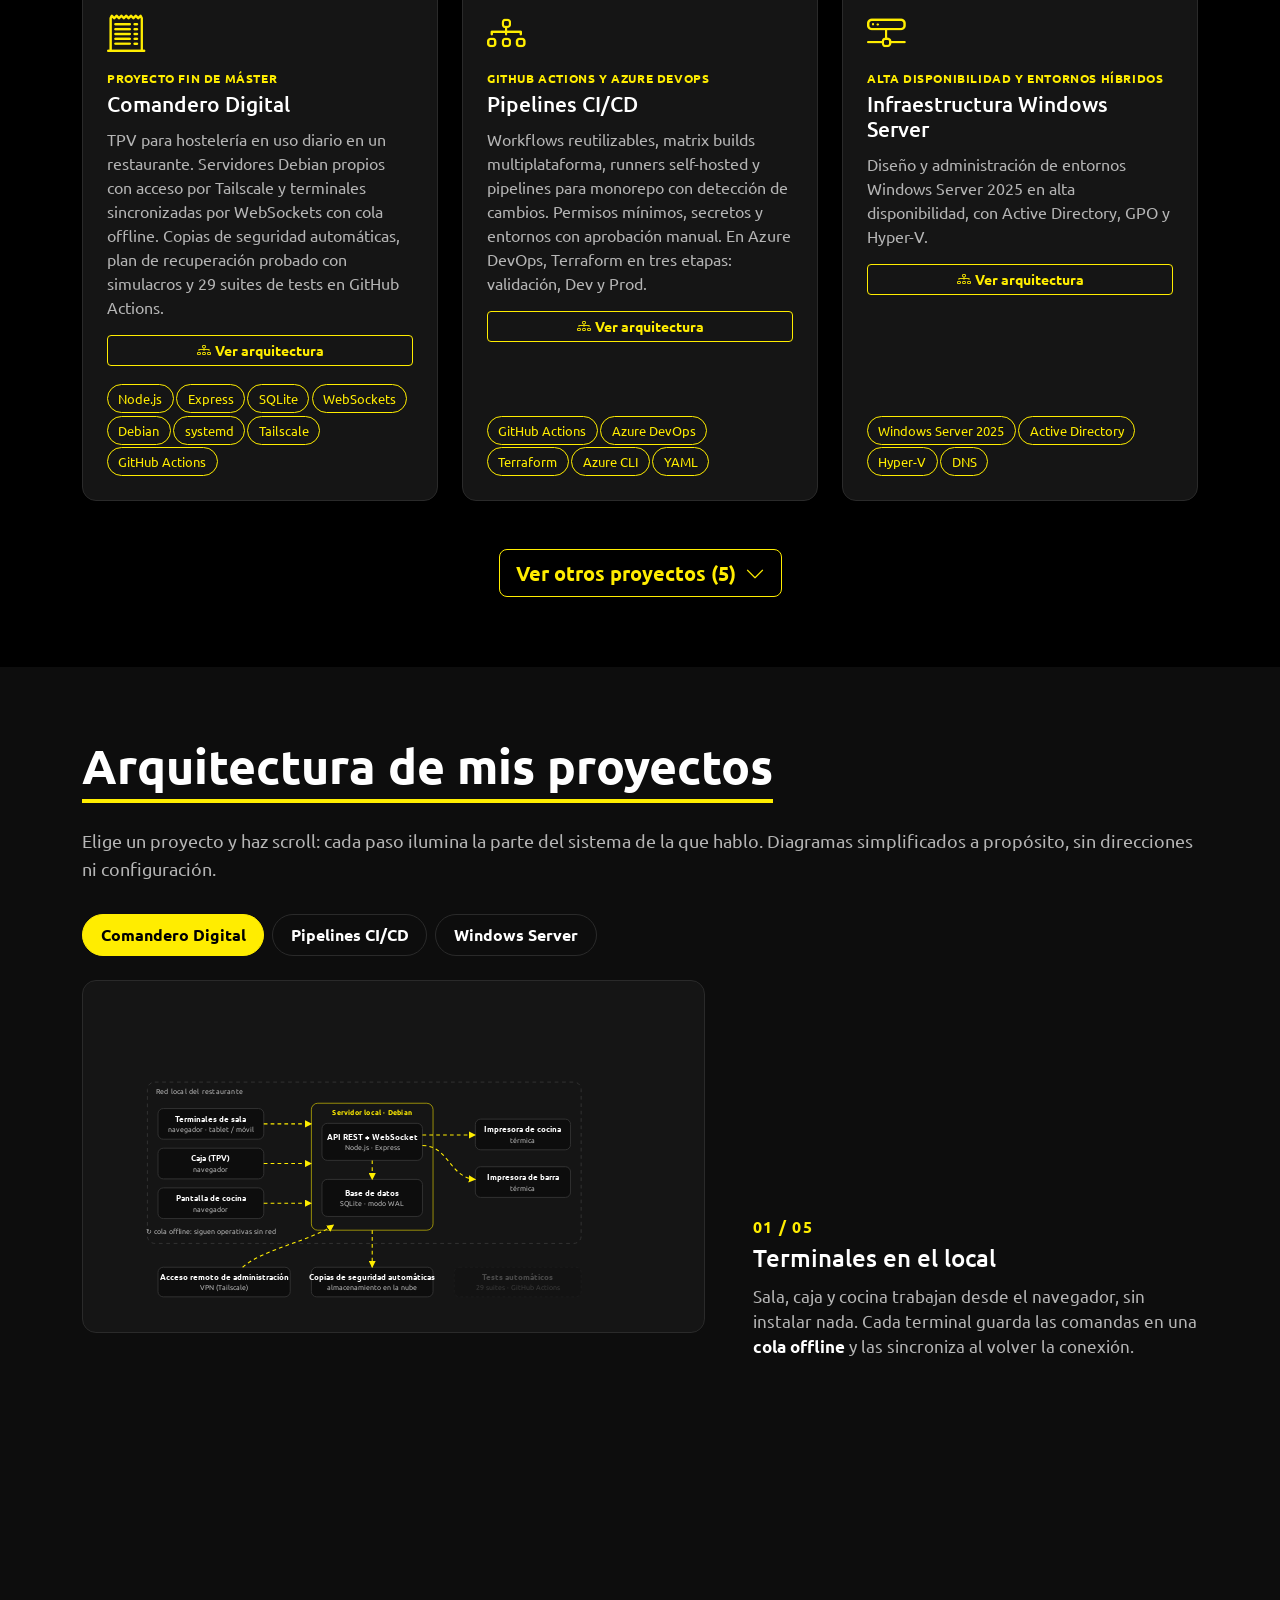
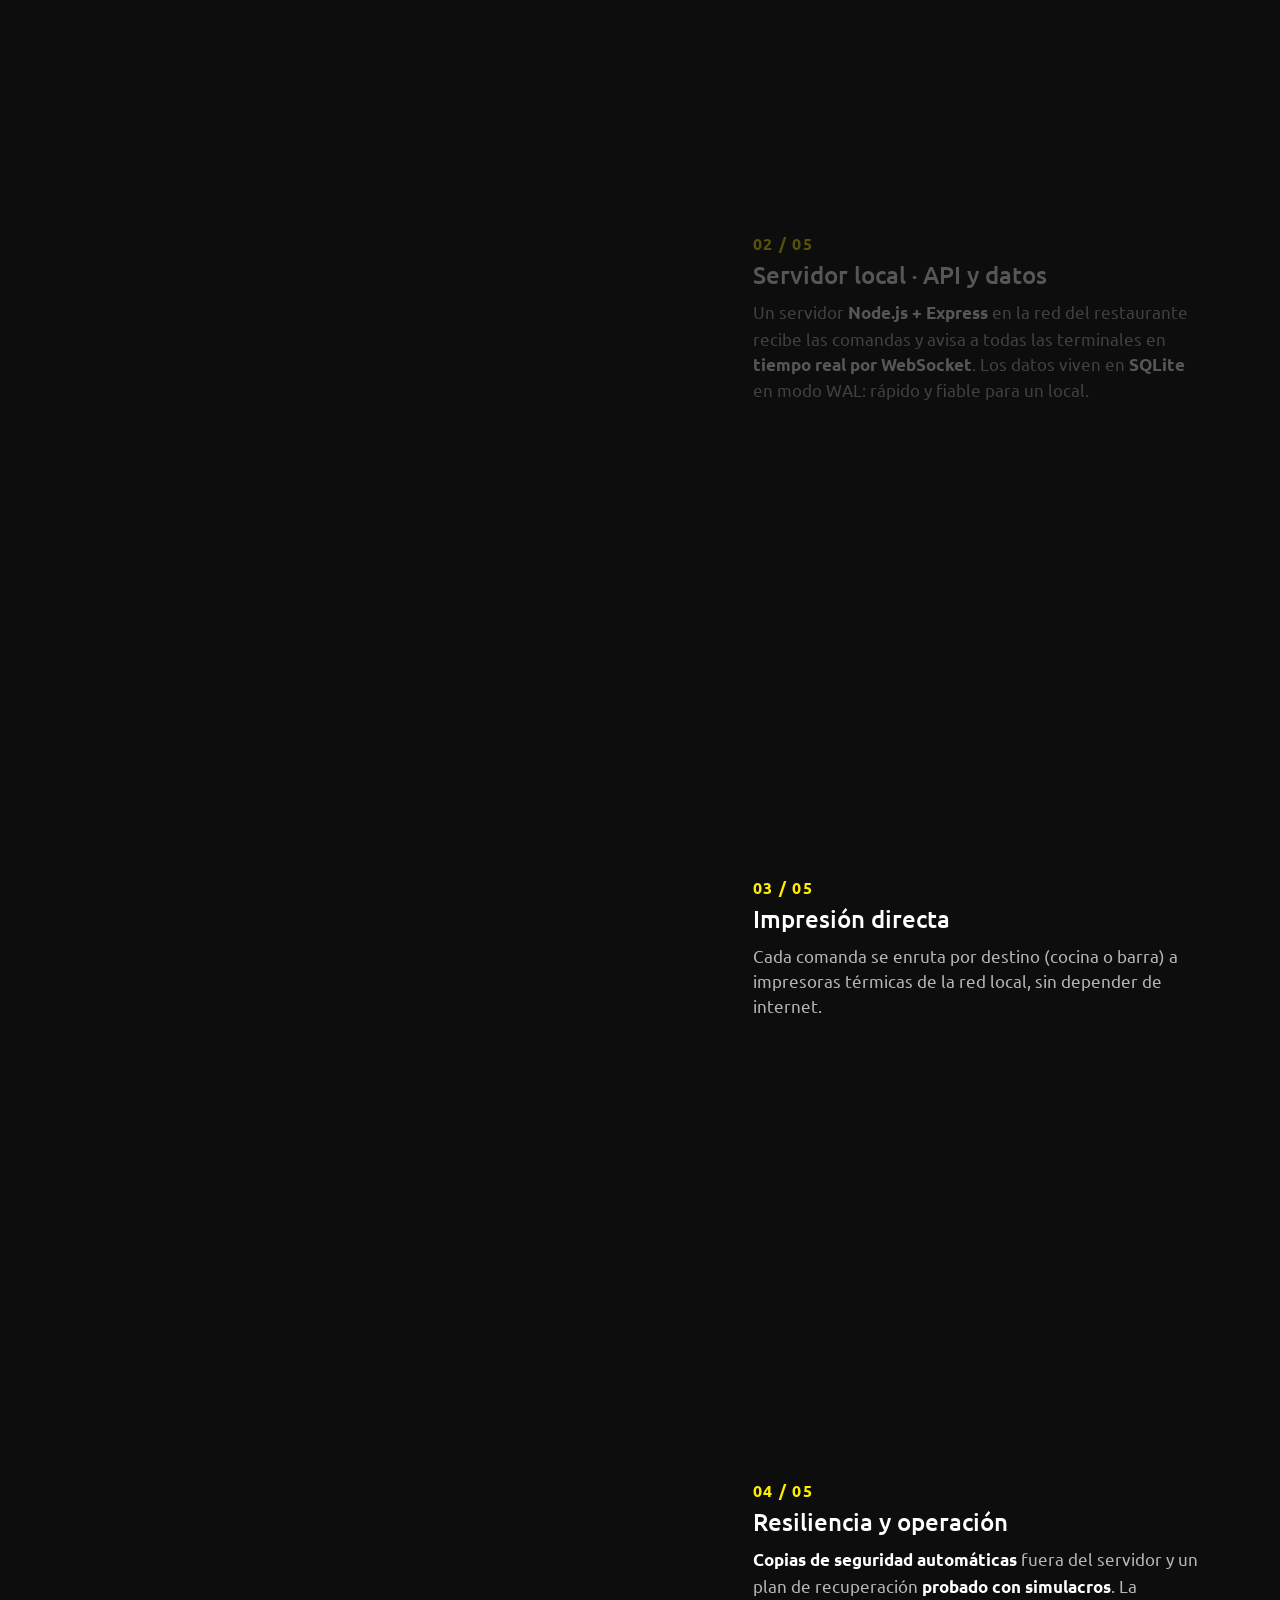
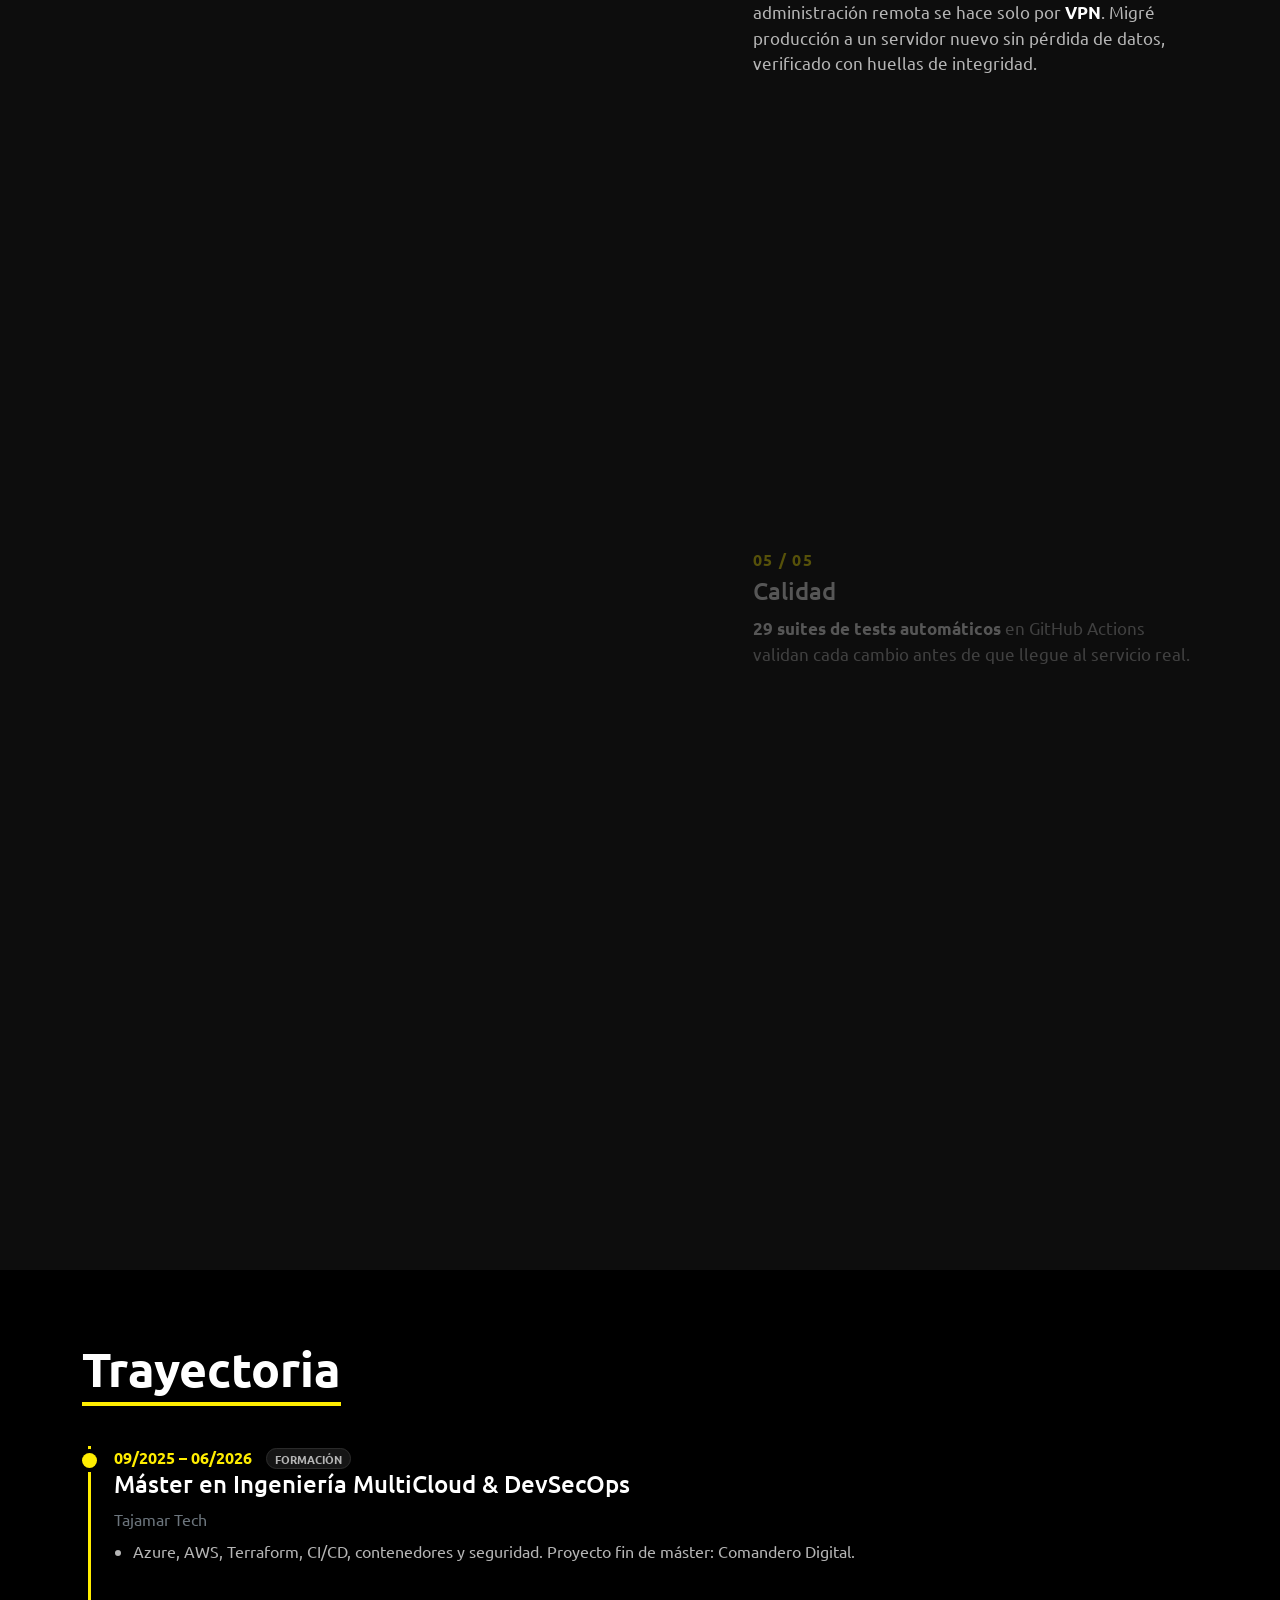
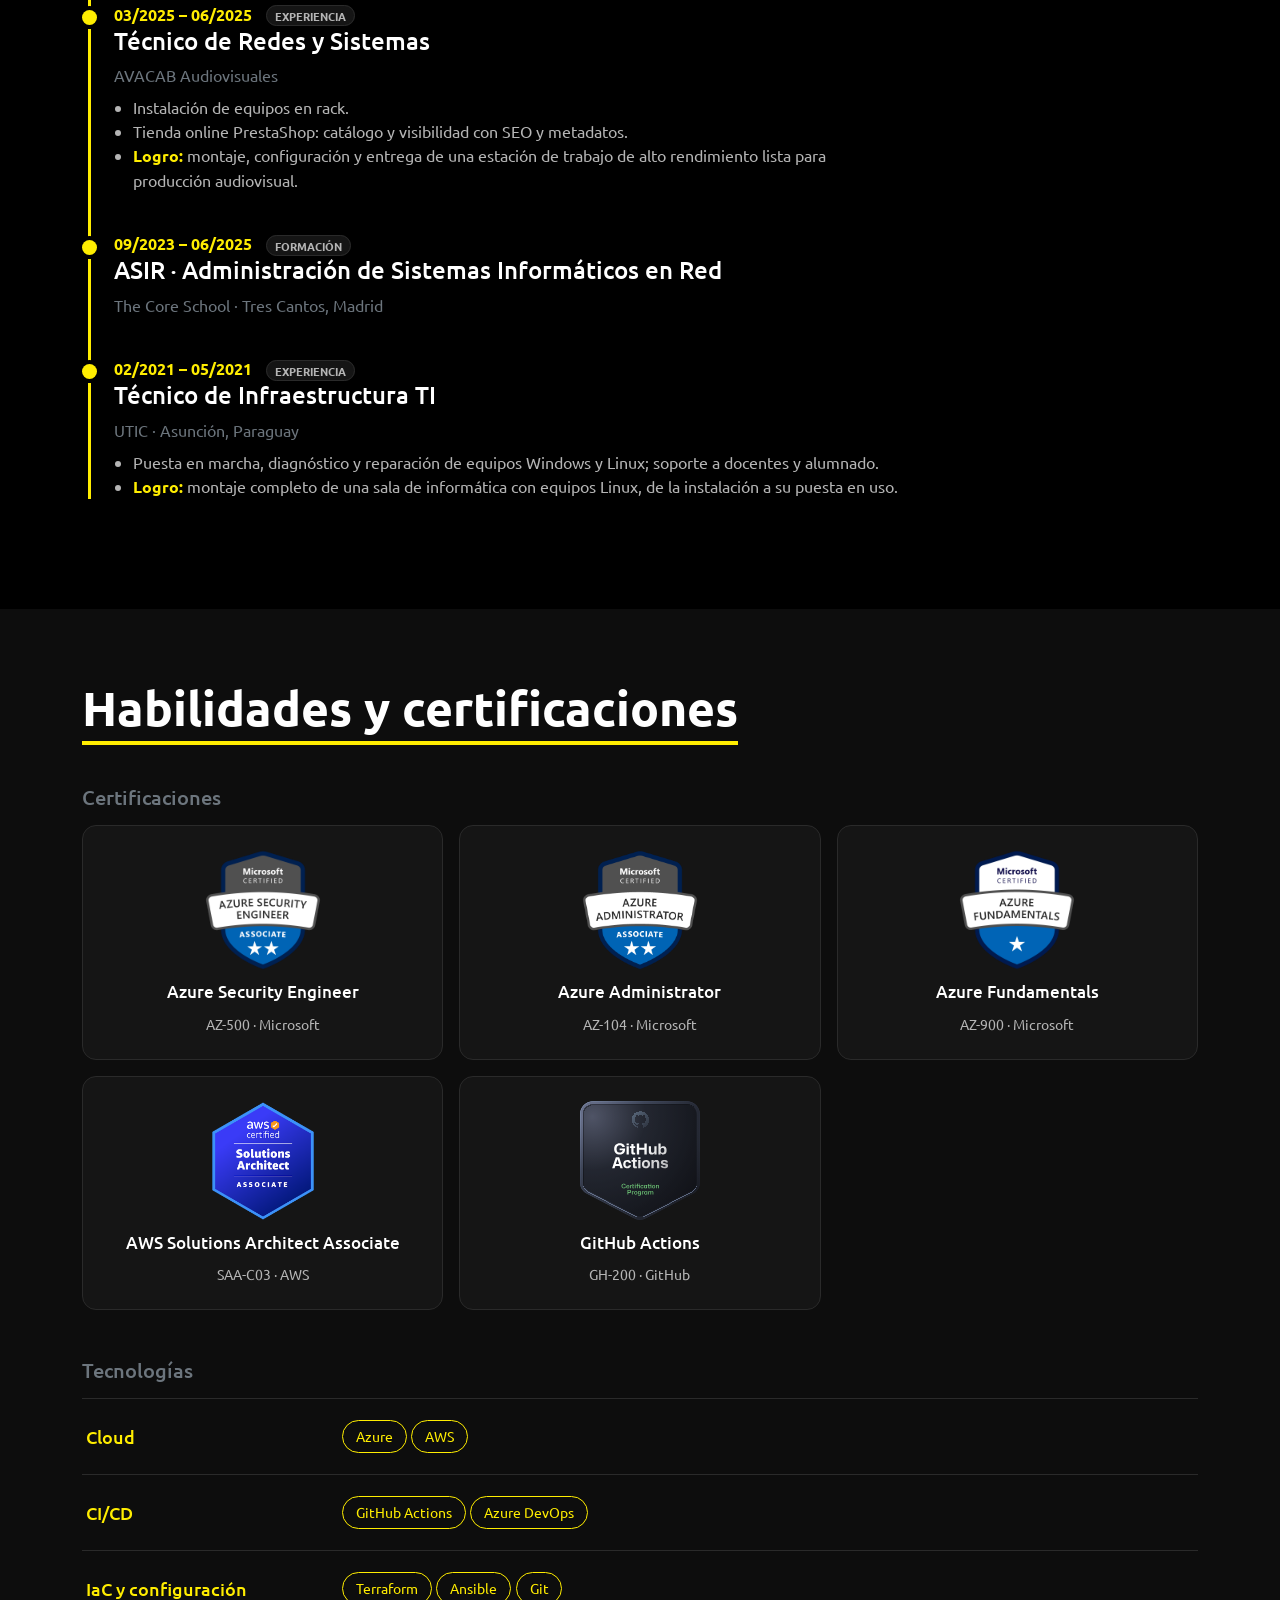
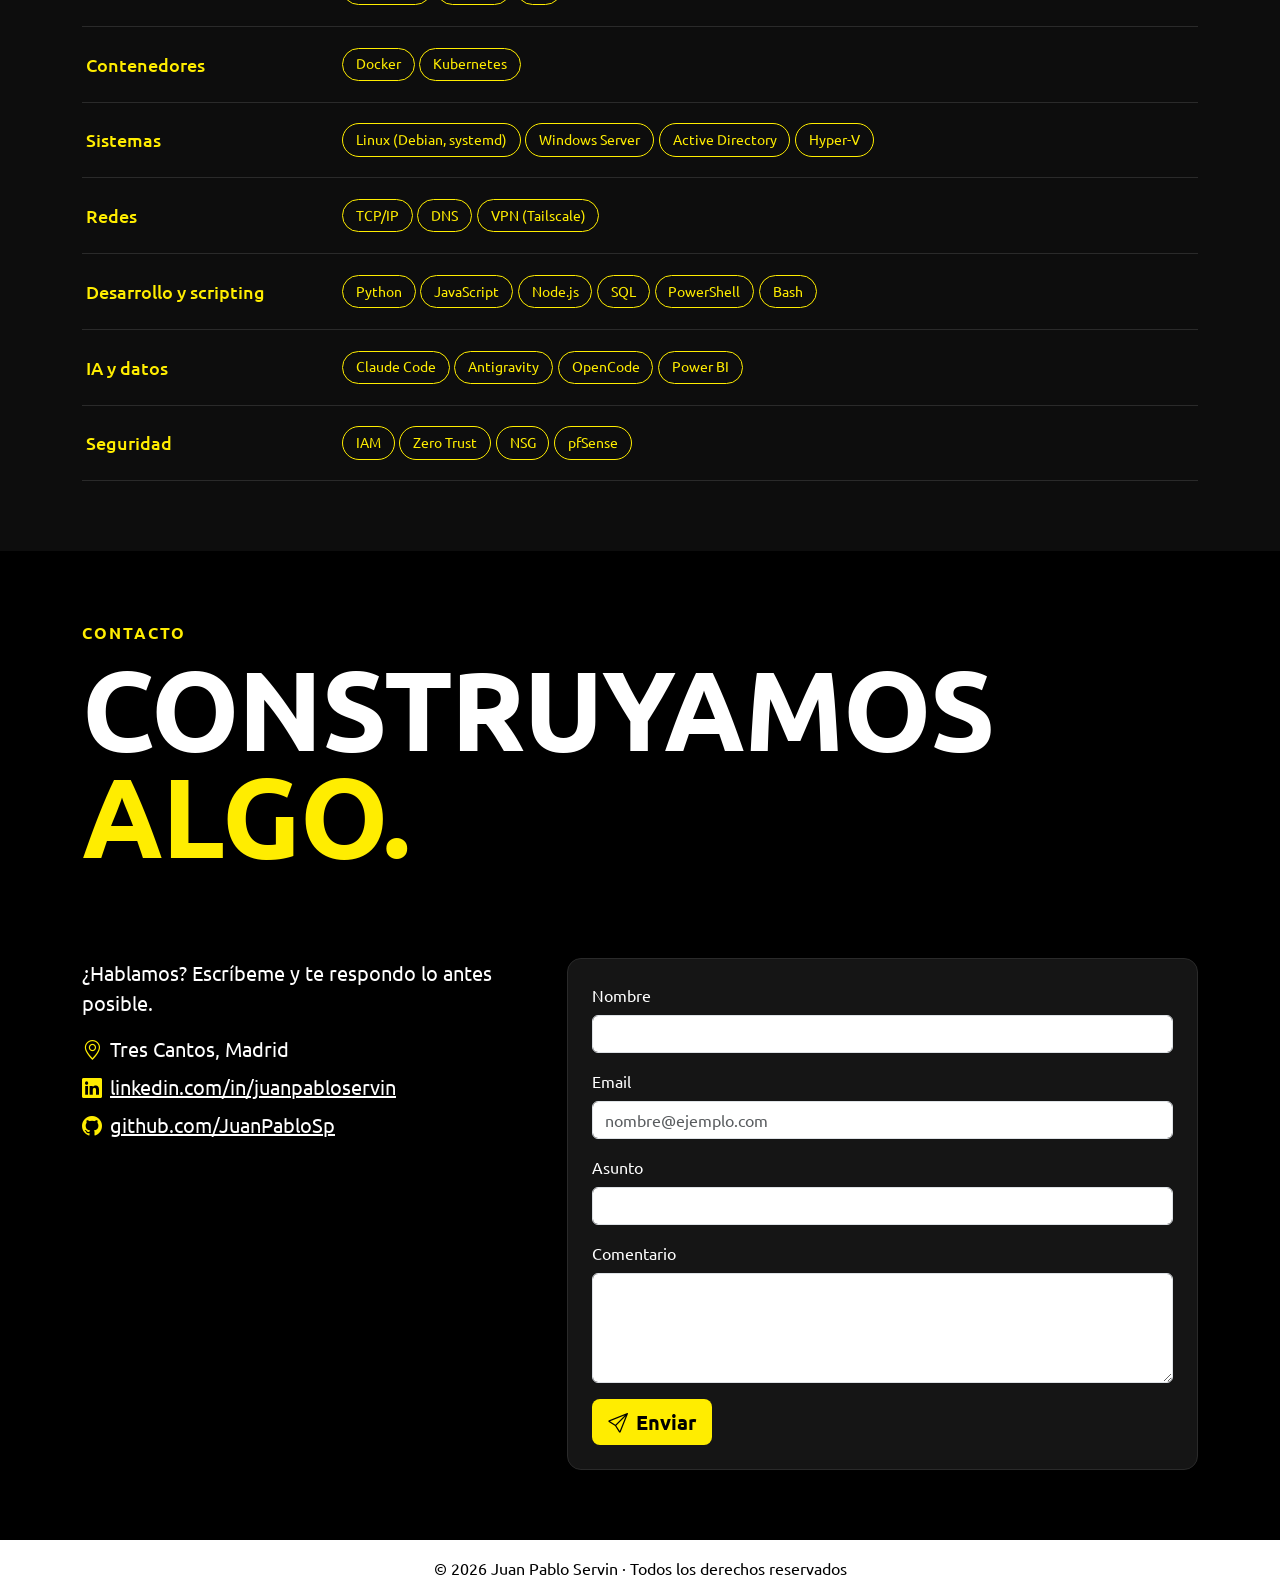
==== commit b16bf071: "Contacto: titular grande "Construyamos algo." Co-Authored-By: Claude Sonnet 5.5 <noreply@anthropic.c" ====
--- a/index.html
+++ b/index.html
@@ -374,8 +374,9 @@
         <!-- 7. Contacto -->
         <section id="contacto">
             <div class="container">
-                <h2 class="section-title">Contacto</h2>
-                <div class="row g-5">
+                <p class="contact-eyebrow reveal up">Contacto</p>
+                <h2 class="contact-title reveal up">Construyamos<br><span class="accent">algo.</span></h2>
+                <div class="row g-5 mt-2">
                     <div class="col-lg-5 reveal left">
                         <p class="fs-5">¿Hablamos? Escríbeme y te respondo lo antes posible.</p>
                         <ul class="list-unstyled fs-5">
--- a/css/style.css
+++ b/css/style.css
@@ -307,3 +307,10 @@
   .has-m .scrolly-svg-m { display: block; }
   .scrolly-stage .arch.scrolly-svg-m { aspect-ratio: auto !important; }
 }
+
+/* Contacto: titular grande */
+.contact-eyebrow { color: var(--accent); font-weight: 700; letter-spacing: .12em; text-transform: uppercase; margin: 0 0 .75rem; }
+.contact-title {
+  font-weight: 700; text-transform: uppercase; line-height: .95; letter-spacing: -.01em;
+  font-size: clamp(2.6rem, 10vw, 7rem); margin: 0 0 2.5rem;
+}
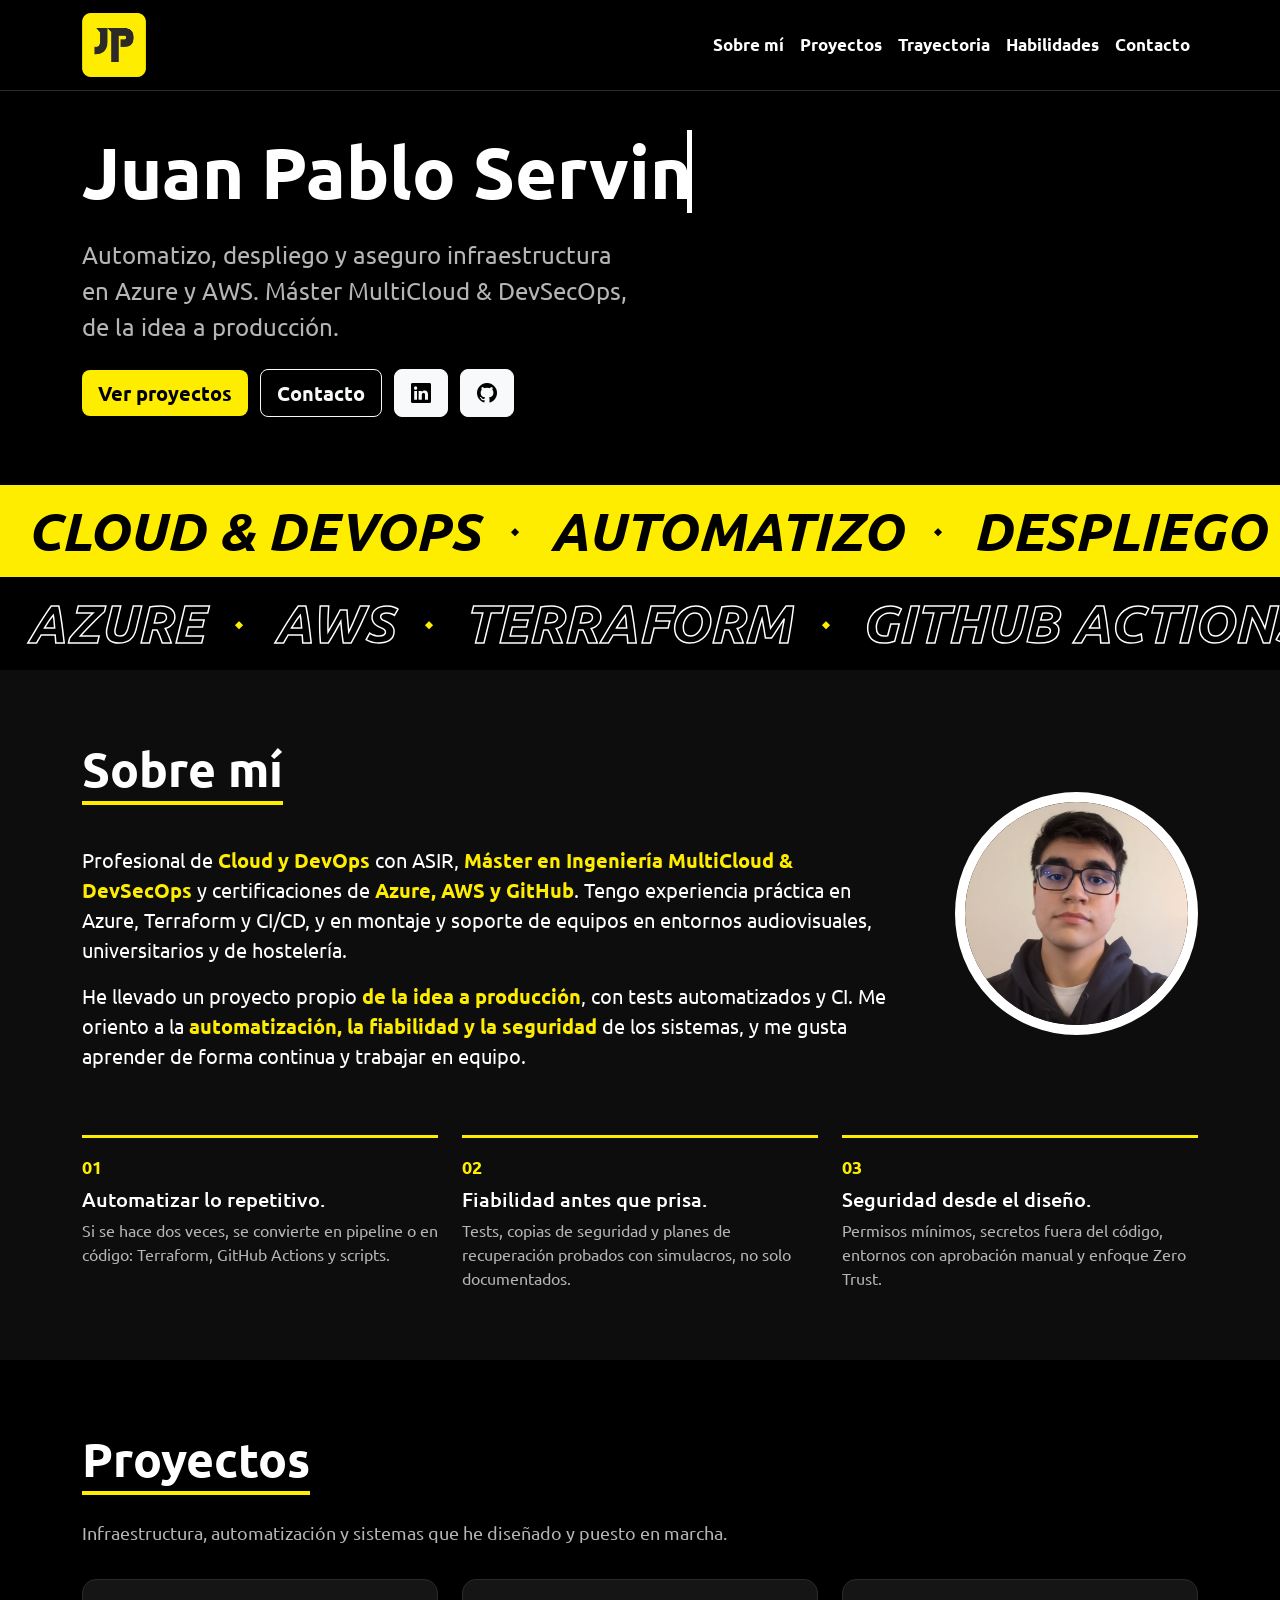
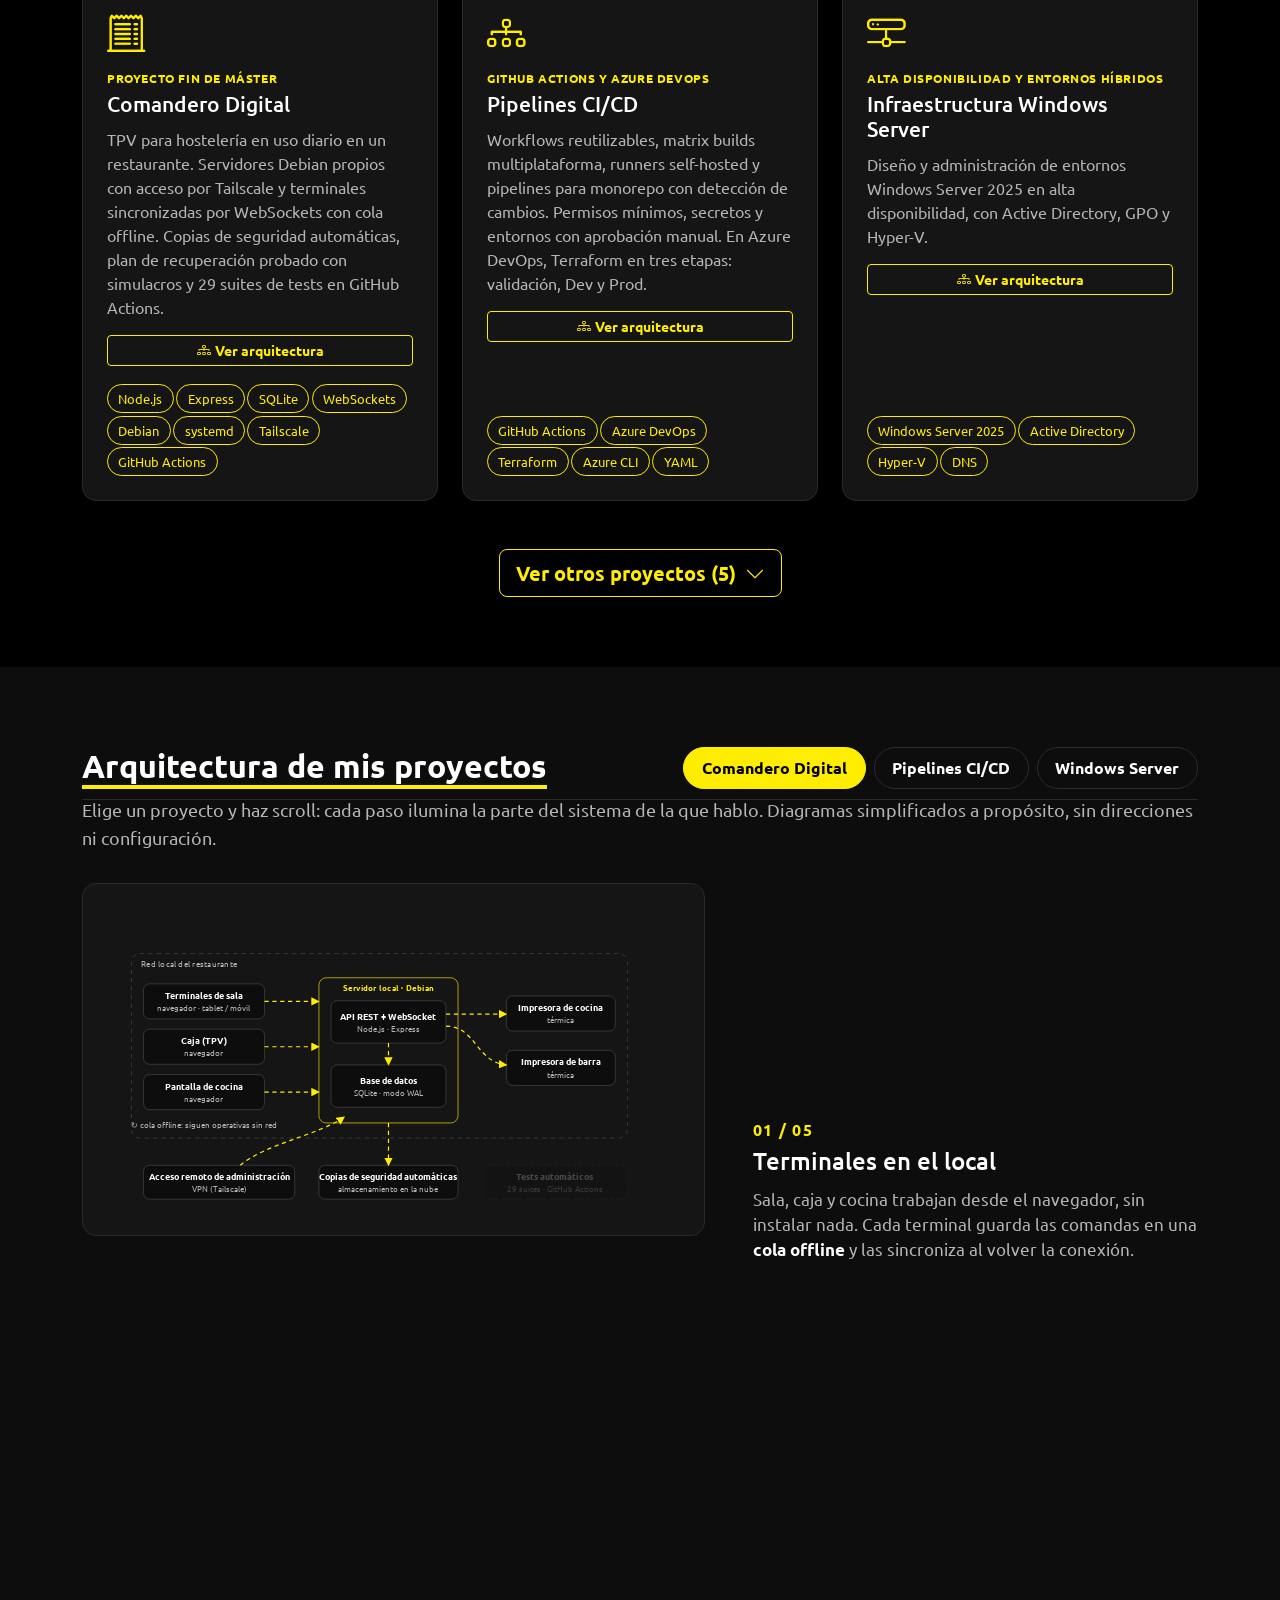
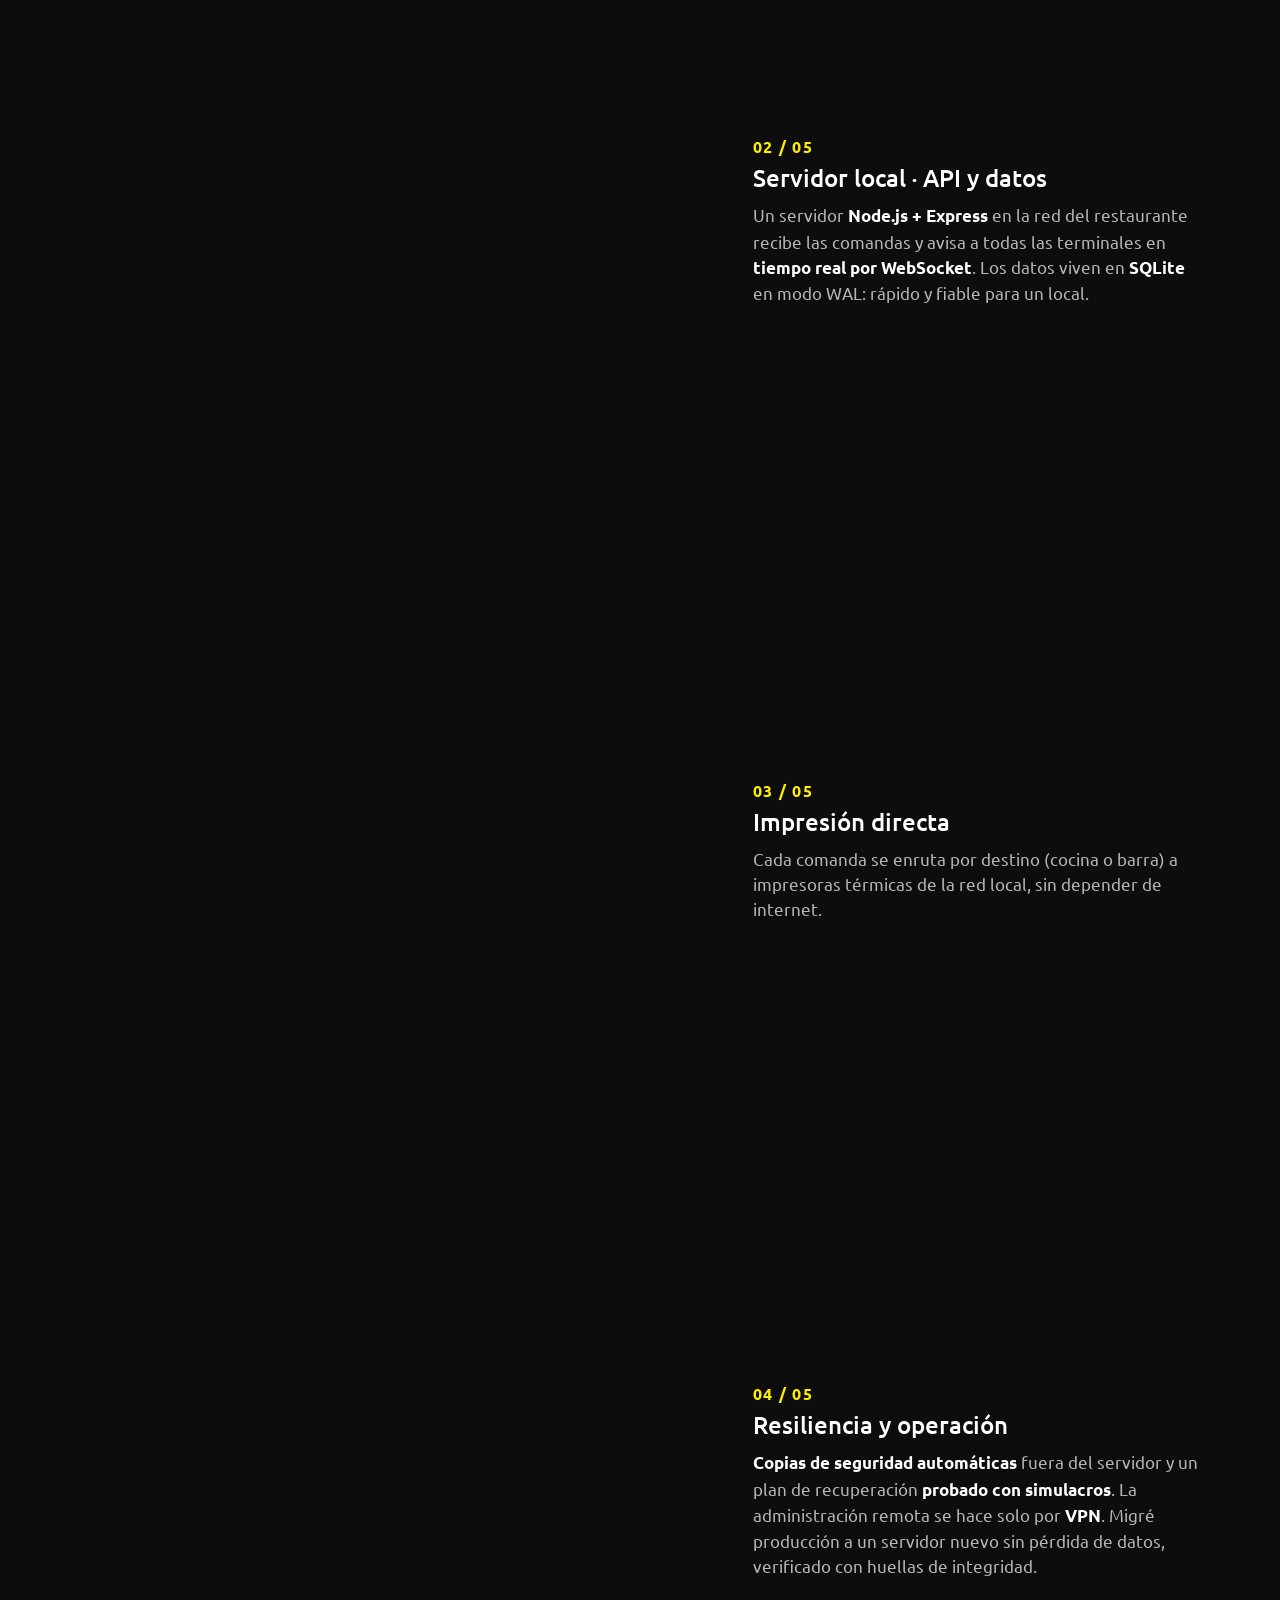
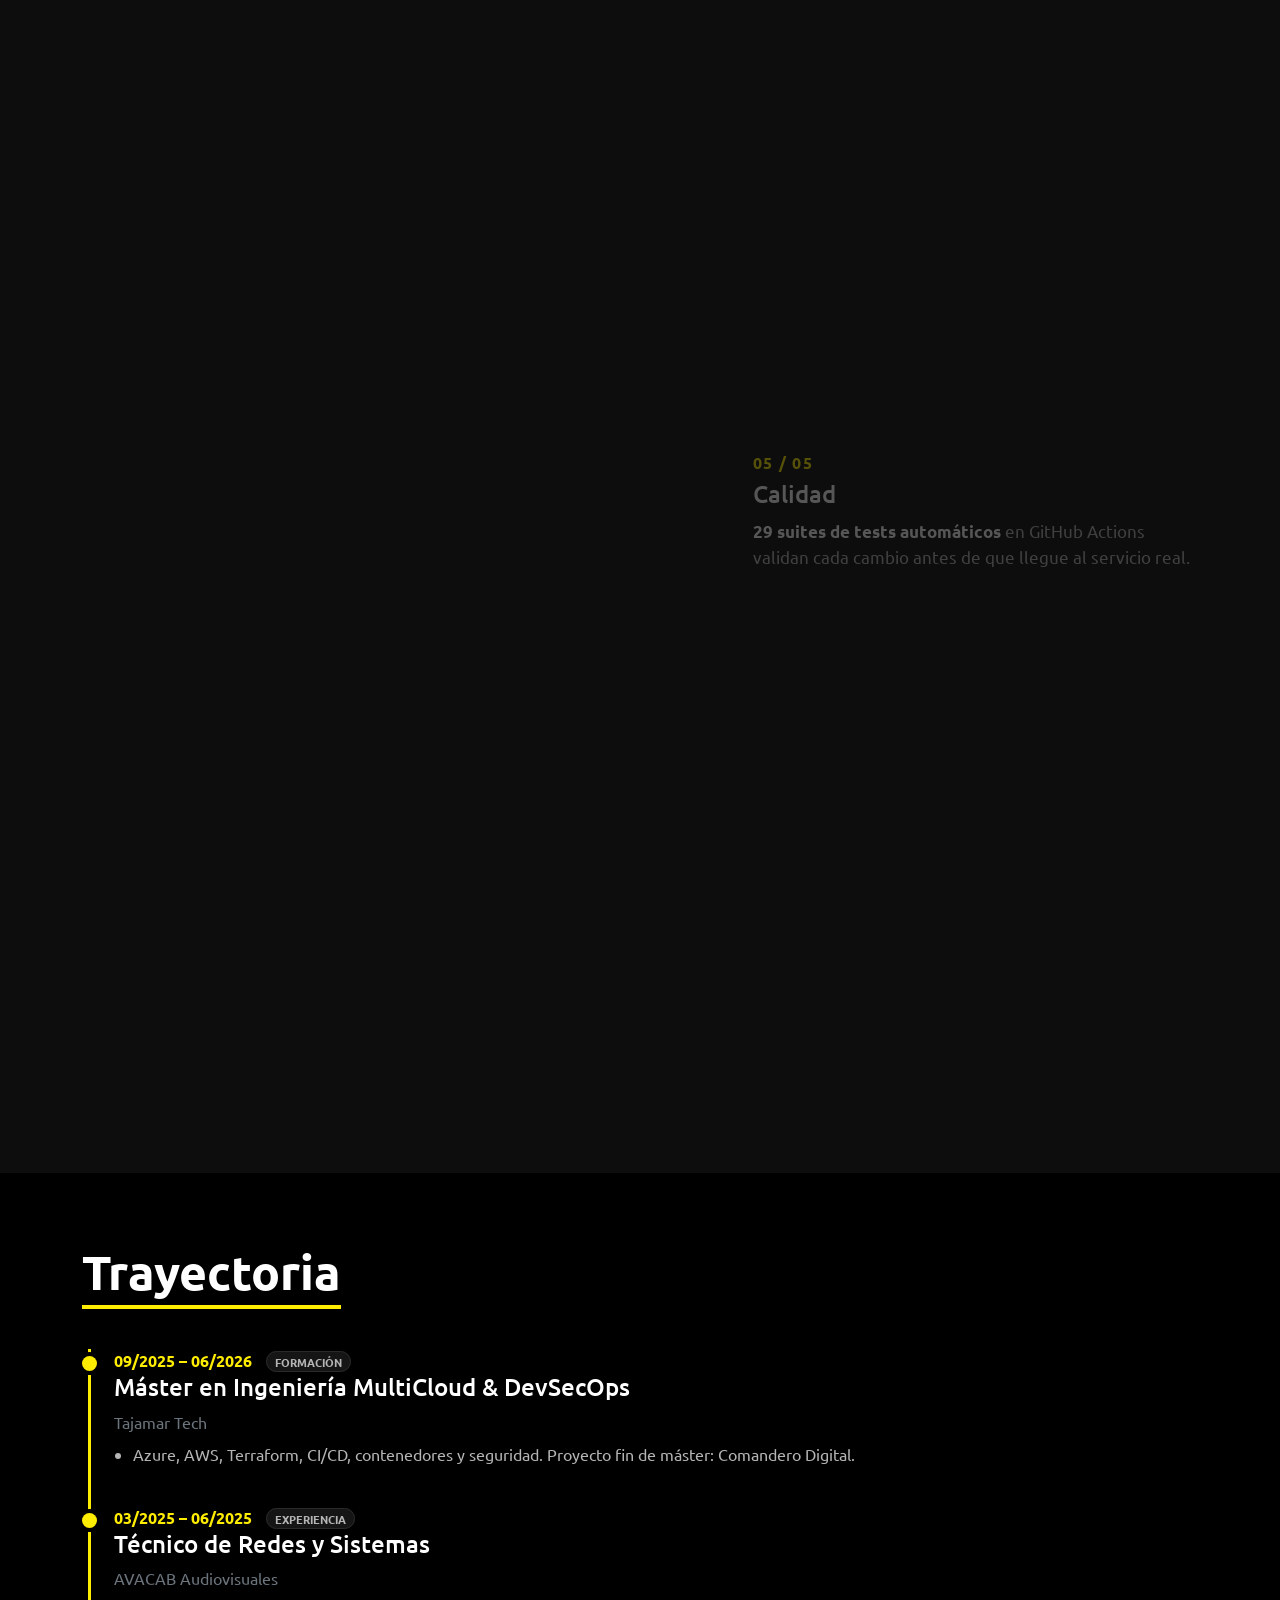
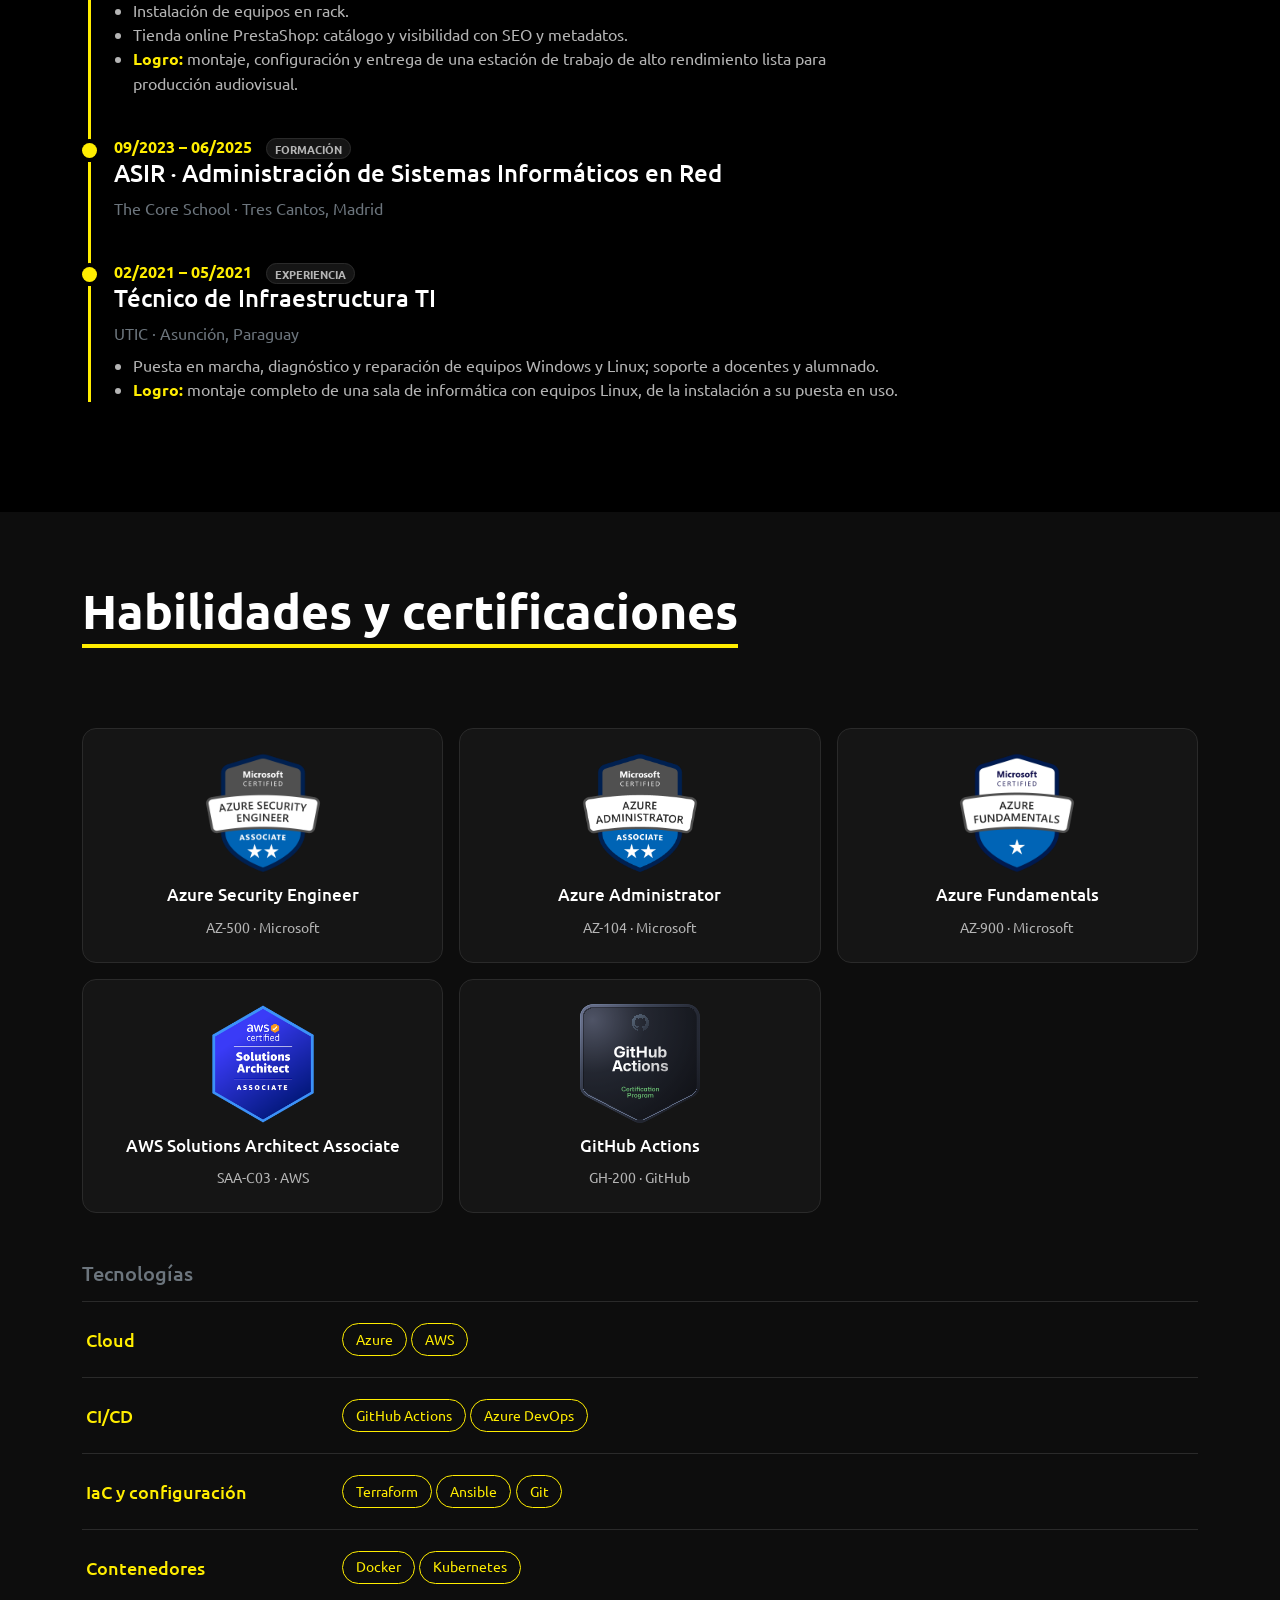
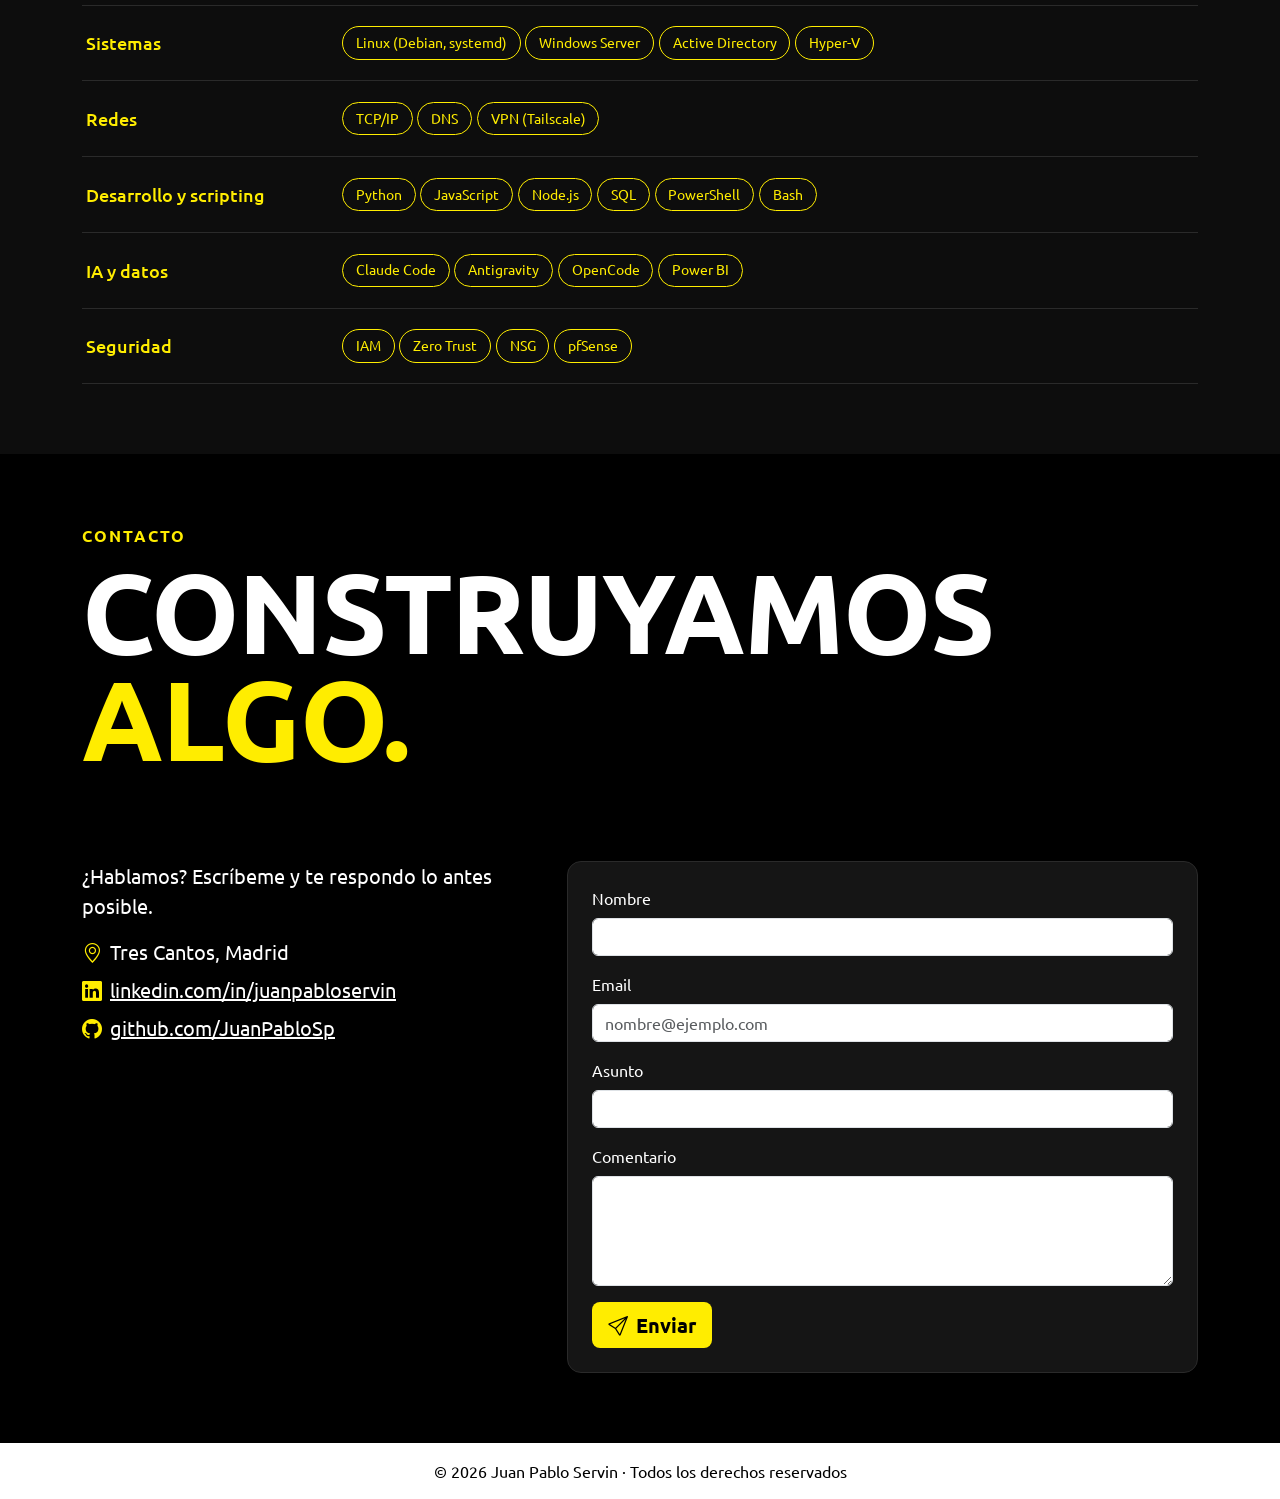
==== commit 96b6d0c0: "Barra fija con título y pestañas en la arquitectura El título y los botones de proyecto quedan fijos" ====
--- a/index.html
+++ b/index.html
@@ -196,13 +196,15 @@
 
         <section id="arquitectura" class="alt">
             <div class="container">
+                <div class="arch-bar" id="archBar">
                 <h2 class="section-title">Arquitectura de mis proyectos</h2>
-                <p class="section-lead reveal up">Elige un proyecto y haz scroll: cada paso ilumina la parte del sistema de la que hablo. Diagramas simplificados a propósito, sin direcciones ni configuración.</p>
                 <div class="arch-tabs" role="tablist" aria-label="Elegir arquitectura">
                     <button type="button" role="tab" class="arch-tab active" data-arch="comandero" aria-selected="true">Comandero Digital</button>
                     <button type="button" role="tab" class="arch-tab" data-arch="cicd" aria-selected="false">Pipelines CI/CD</button>
                     <button type="button" role="tab" class="arch-tab" data-arch="windows" aria-selected="false">Windows Server</button>
                 </div>
+                </div>
+                <p class="section-lead reveal up">Elige un proyecto y haz scroll: cada paso ilumina la parte del sistema de la que hablo. Diagramas simplificados a propósito, sin direcciones ni configuración.</p>
                 <div class="scrolly" data-arch-pane="comandero" role="tabpanel">
                     <div class="stage-wrap"><div class="scrolly-stage"><svg class="arch scrolly-svg" viewBox="0 0 860 460" data-full="0 0 860 460" style="aspect-ratio:860/460" role="img" aria-labelledby="tc"><title id="tc">Arquitectura simplificada de Comandero Digital</title><defs><marker id="arA" viewBox="0 0 10 10" refX="9" refY="5" markerWidth="7" markerHeight="7" orient="auto-start-reverse"><path d="M0 0L10 5L0 10z" fill="#FFED00"/></marker></defs><rect class="zone" x="20" y="30" width="820" height="305" rx="14"/><text x="36" y="52" class="zl">Red local del restaurante</text><g class="layer" data-layer="l-term"><rect class="box " x="40" y="80" width="200" height="58" rx="10"/><text x="140" y="105" text-anchor="middle" class="t1">Terminales de sala</text><text x="140" y="125" text-anchor="middle" class="t2">navegador · tablet / móvil</text><rect class="box " x="40" y="155" width="200" height="58" rx="10"/><text x="140" y="180" text-anchor="middle" class="t1">Caja (TPV)</text><text x="140" y="200" text-anchor="middle" class="t2">navegador</text><rect class="box " x="40" y="230" width="200" height="58" rx="10"/><text x="140" y="255" text-anchor="middle" class="t1">Pantalla de cocina</text><text x="140" y="275" text-anchor="middle" class="t2">navegador</text><text x="140" y="318" text-anchor="middle" class="t2">↻ cola offline: siguen operativas sin red</text><path class="flow" d="M240 109 H330" marker-end="url(#arA)" /><path class="flow" d="M240 184 H330" marker-end="url(#arA)" /><path class="flow" d="M240 259 H330" marker-end="url(#arA)" /></g><g class="layer" data-layer="l-server"><rect class="zone acc" x="330" y="70" width="230" height="240" rx="12"/><text x="445" y="92" text-anchor="middle" class="zl acct">Servidor local · Debian</text><rect class="box " x="350" y="108" width="190" height="70" rx="10"/><text x="445" y="139" text-anchor="middle" class="t1">API REST + WebSocket</text><text x="445" y="159" text-anchor="middle" class="t2">Node.js · Express</text><rect class="box " x="350" y="214" width="190" height="70" rx="10"/><text x="445" y="245" text-anchor="middle" class="t1">Base de datos</text><text x="445" y="265" text-anchor="middle" class="t2">SQLite · modo WAL</text><path class="flow" d="M445 178 V214" marker-end="url(#arA)" /></g><g class="layer" data-layer="l-print"><rect class="box " x="640" y="100" width="180" height="58" rx="10"/><text x="730" y="125" text-anchor="middle" class="t1">Impresora de cocina</text><text x="730" y="145" text-anchor="middle" class="t2">térmica</text><rect class="box " x="640" y="190" width="180" height="58" rx="10"/><text x="730" y="215" text-anchor="middle" class="t1">Impresora de barra</text><text x="730" y="235" text-anchor="middle" class="t2">térmica</text><path class="flow" d="M540 130 H640" marker-end="url(#arA)" /><path class="flow" d="M540 150 C590 150 590 210 640 214" marker-end="url(#arA)" /></g><g class="layer" data-layer="l-backup"><rect class="box " x="330" y="380" width="230" height="56" rx="10"/><text x="445" y="404" text-anchor="middle" class="t1">Copias de seguridad automáticas</text><text x="445" y="424" text-anchor="middle" class="t2">almacenamiento en la nube</text><path class="flow" d="M445 310 V380" marker-end="url(#arA)" /></g><g class="layer" data-layer="l-vpn"><rect class="box " x="40" y="380" width="250" height="56" rx="10"/><text x="165" y="404" text-anchor="middle" class="t1">Acceso remoto de administración</text><text x="165" y="424" text-anchor="middle" class="t2">VPN (Tailscale)</text><path class="flow" d="M200 380 C 240 345, 330 330, 372 300" marker-end="url(#arA)" stroke-dasharray="3 6"/></g><g class="layer" data-layer="l-ci"><rect class="box dash" x="600" y="380" width="240" height="56" rx="10"/><text x="720" y="404" text-anchor="middle" class="t1">Tests automáticos</text><text x="720" y="424" text-anchor="middle" class="t2">29 suites · GitHub Actions</text></g></svg></div></div>
                     <div class="scrolly-steps">
--- a/css/style.css
+++ b/css/style.css
@@ -314,3 +314,19 @@
   font-weight: 700; text-transform: uppercase; line-height: .95; letter-spacing: -.01em;
   font-size: clamp(2.6rem, 10vw, 7rem); margin: 0 0 2.5rem;
 }
+
+/* Barra fija de la arquitectura: título + pestañas siempre visibles mientras se avanza */
+.arch-bar {
+  position: sticky; top: var(--nav-h, 76px); z-index: 20;
+  display: flex; flex-wrap: wrap; align-items: center; justify-content: space-between; gap: .5rem 1.5rem;
+  padding: .6rem 0; margin-bottom: .75rem; background: var(--bg-alt); border-bottom: 1px solid var(--border);
+}
+.arch-bar .section-title { font-size: clamp(1.25rem, 2.6vw, 2rem); margin: 0; padding-bottom: .25rem; }
+.arch-bar .arch-tabs { margin: 0; }
+.arch-tab { white-space: nowrap; }
+@media (max-width: 575px) {
+  .arch-bar { gap: .35rem; padding: .45rem 0; }
+  .arch-bar .arch-tabs { flex-wrap: nowrap; overflow-x: auto; width: 100%; gap: .4rem; scrollbar-width: none; }
+  .arch-bar .arch-tabs::-webkit-scrollbar { display: none; }
+  .arch-tab { padding: .3rem .8rem; font-size: .85rem; }
+}
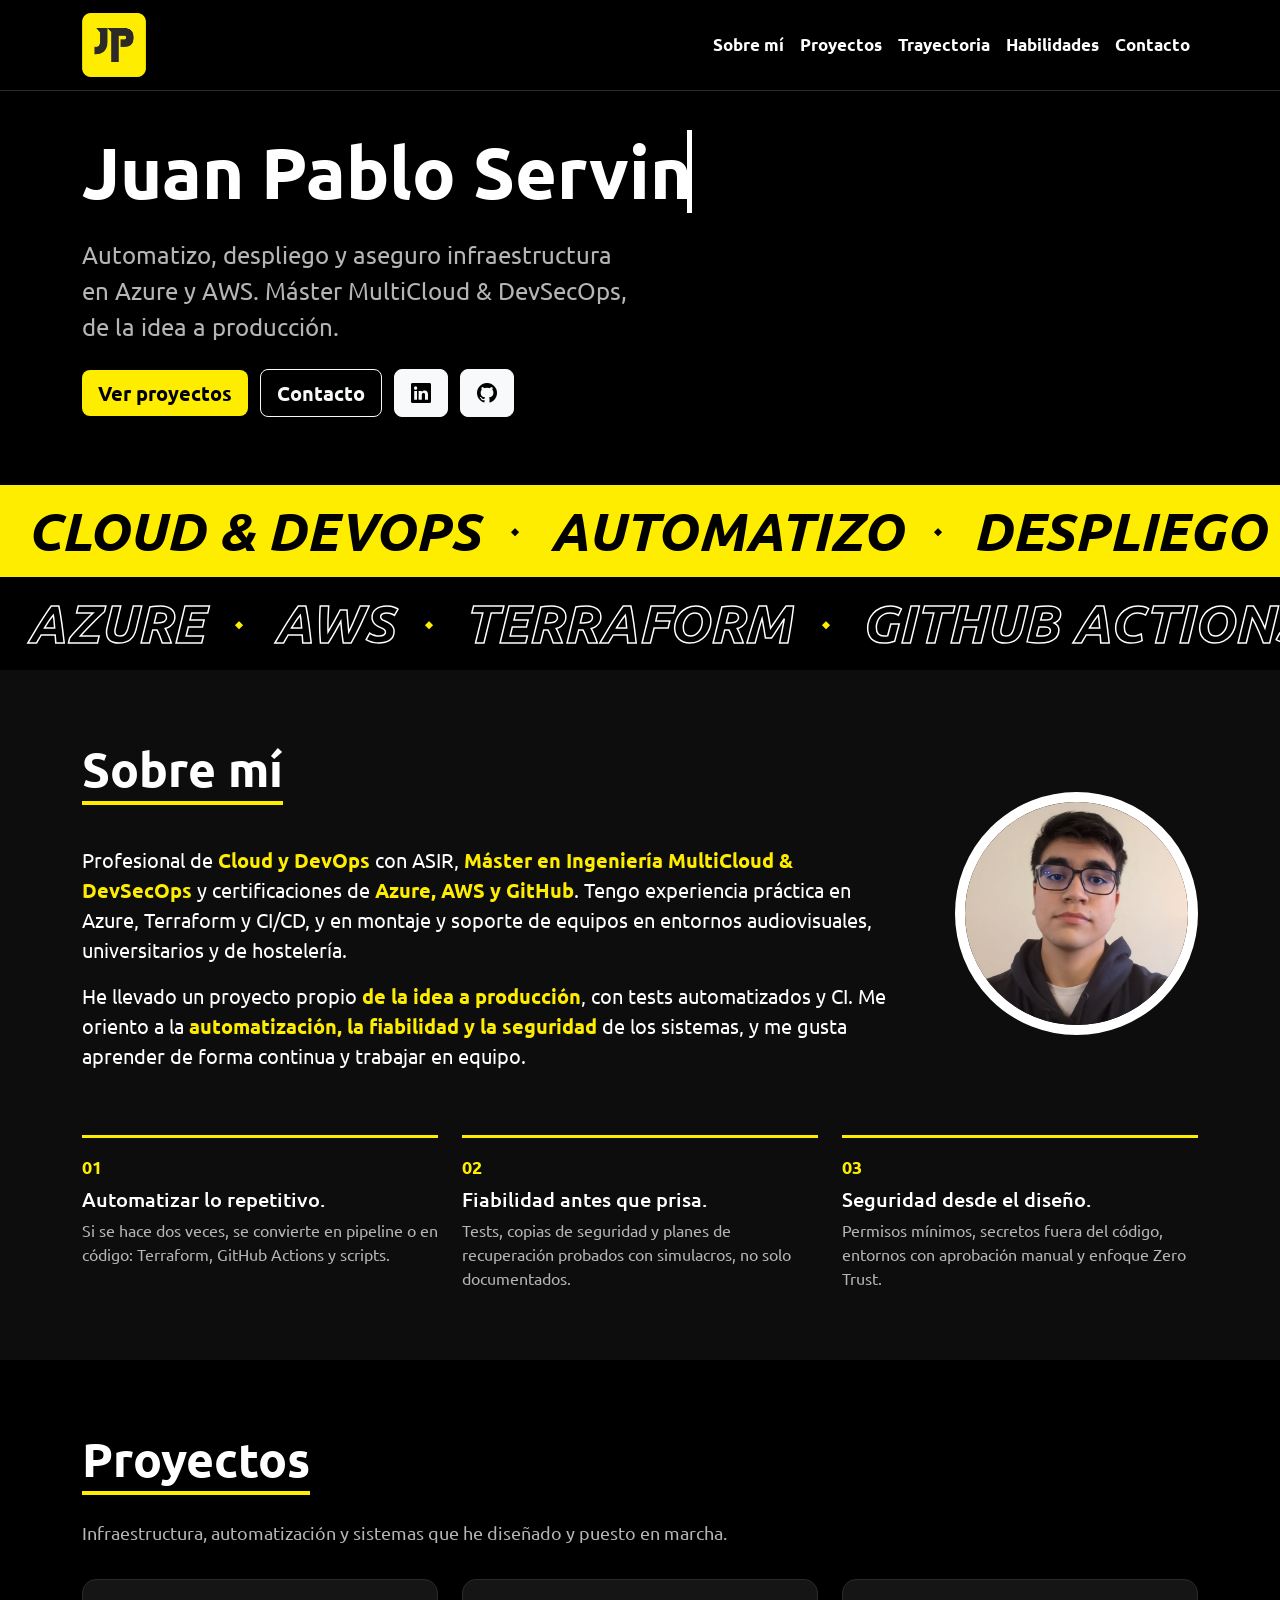
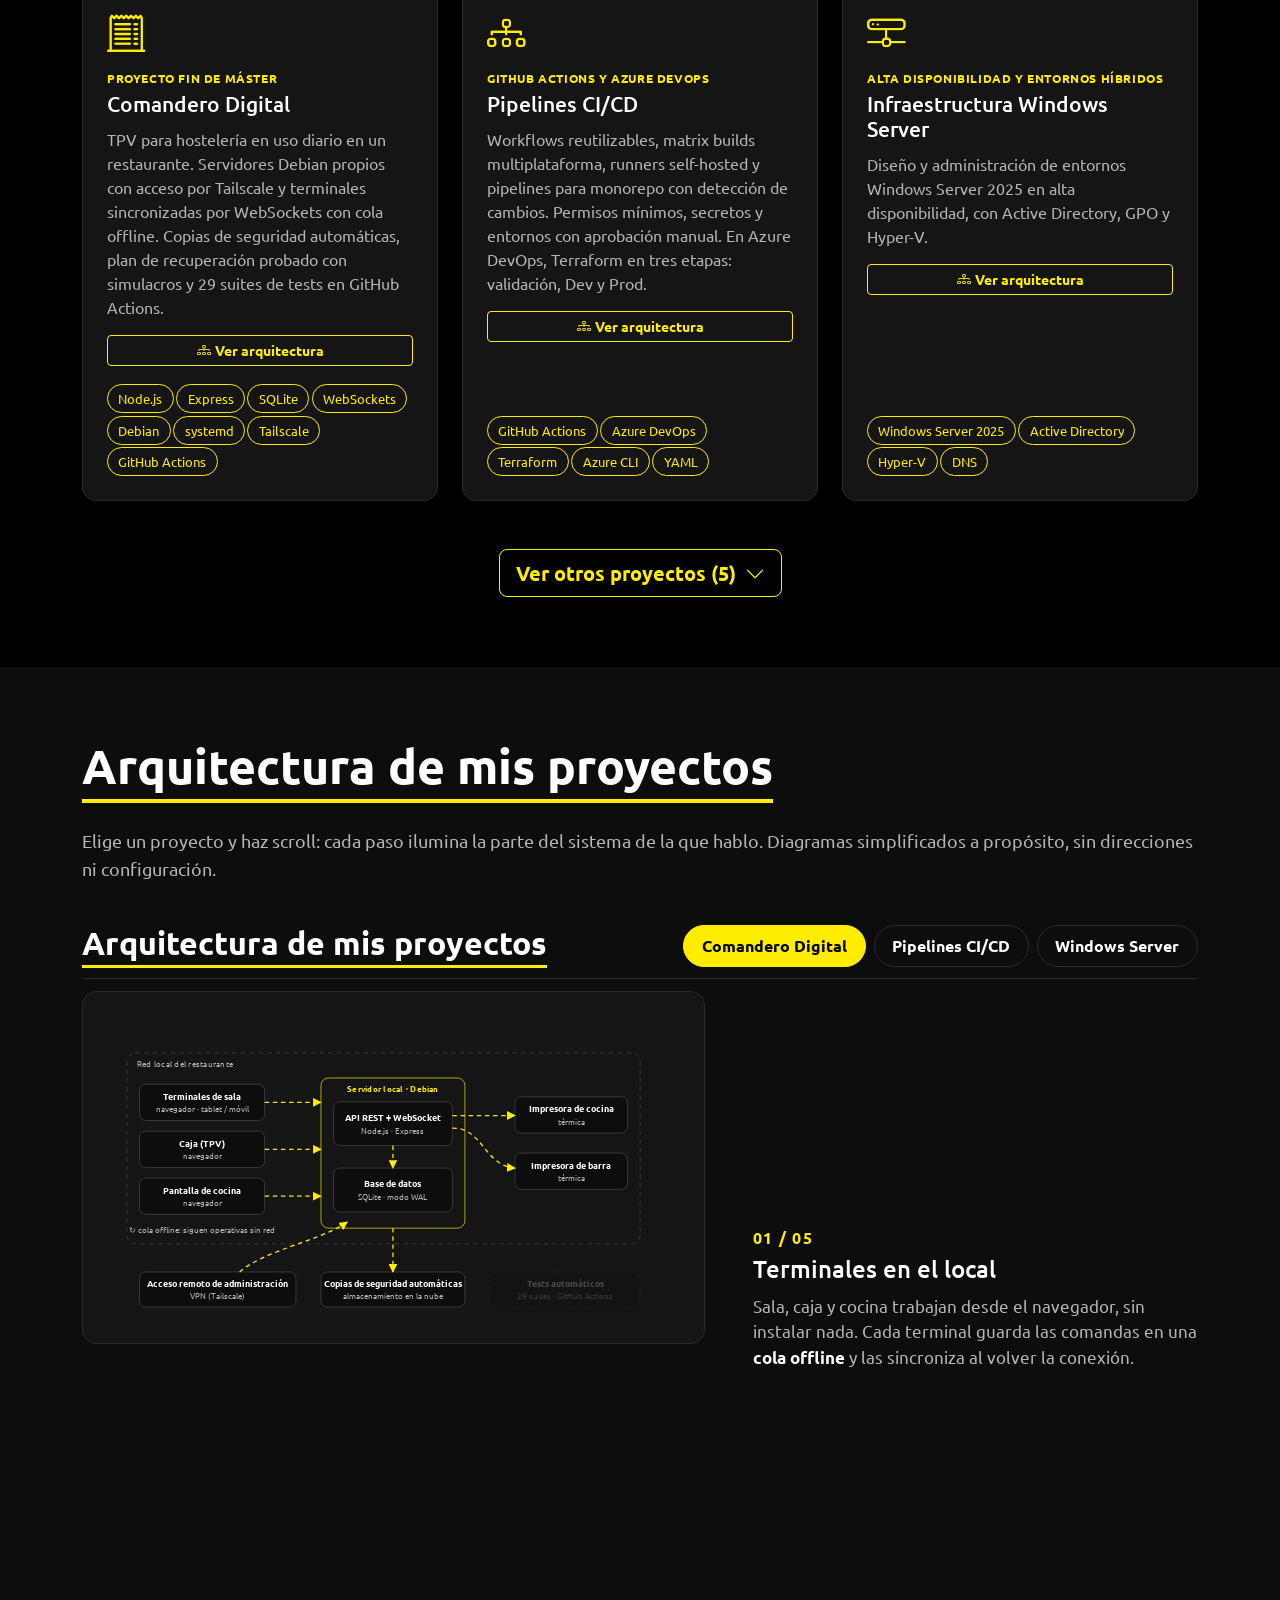
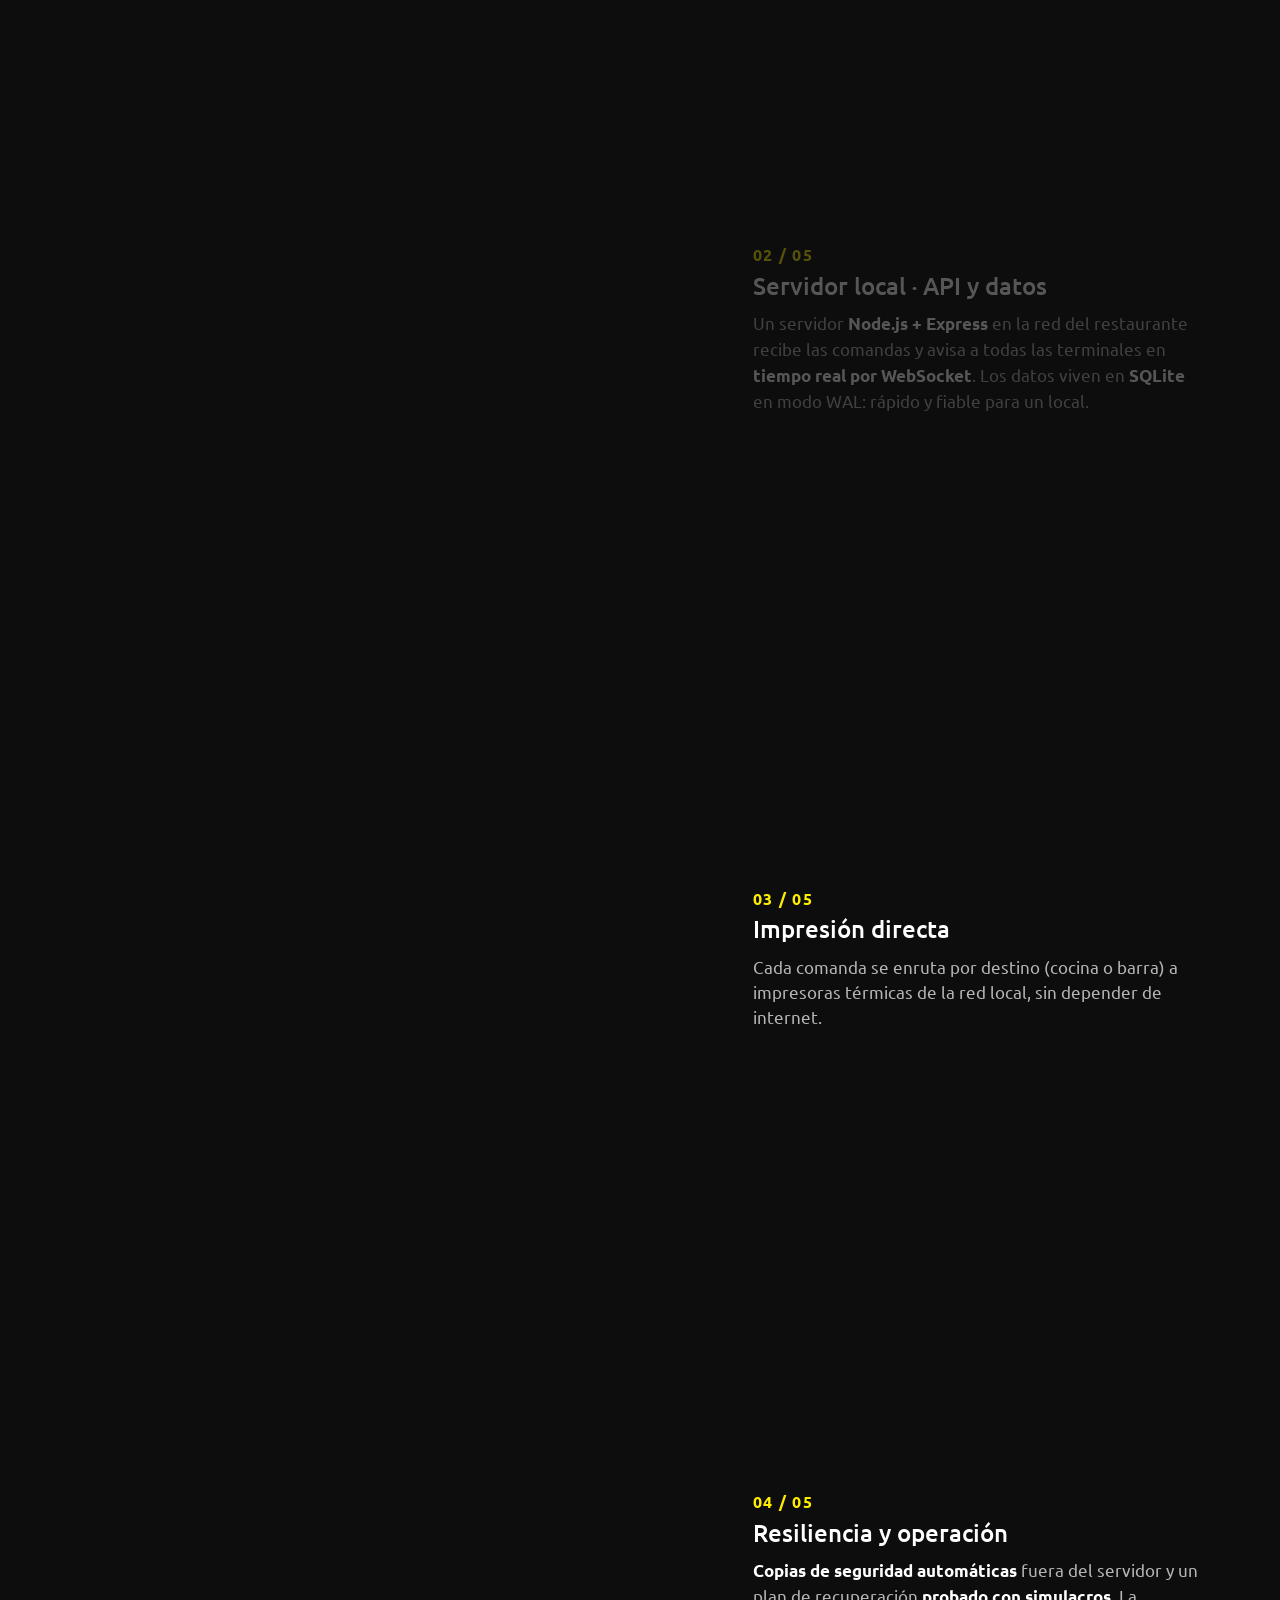
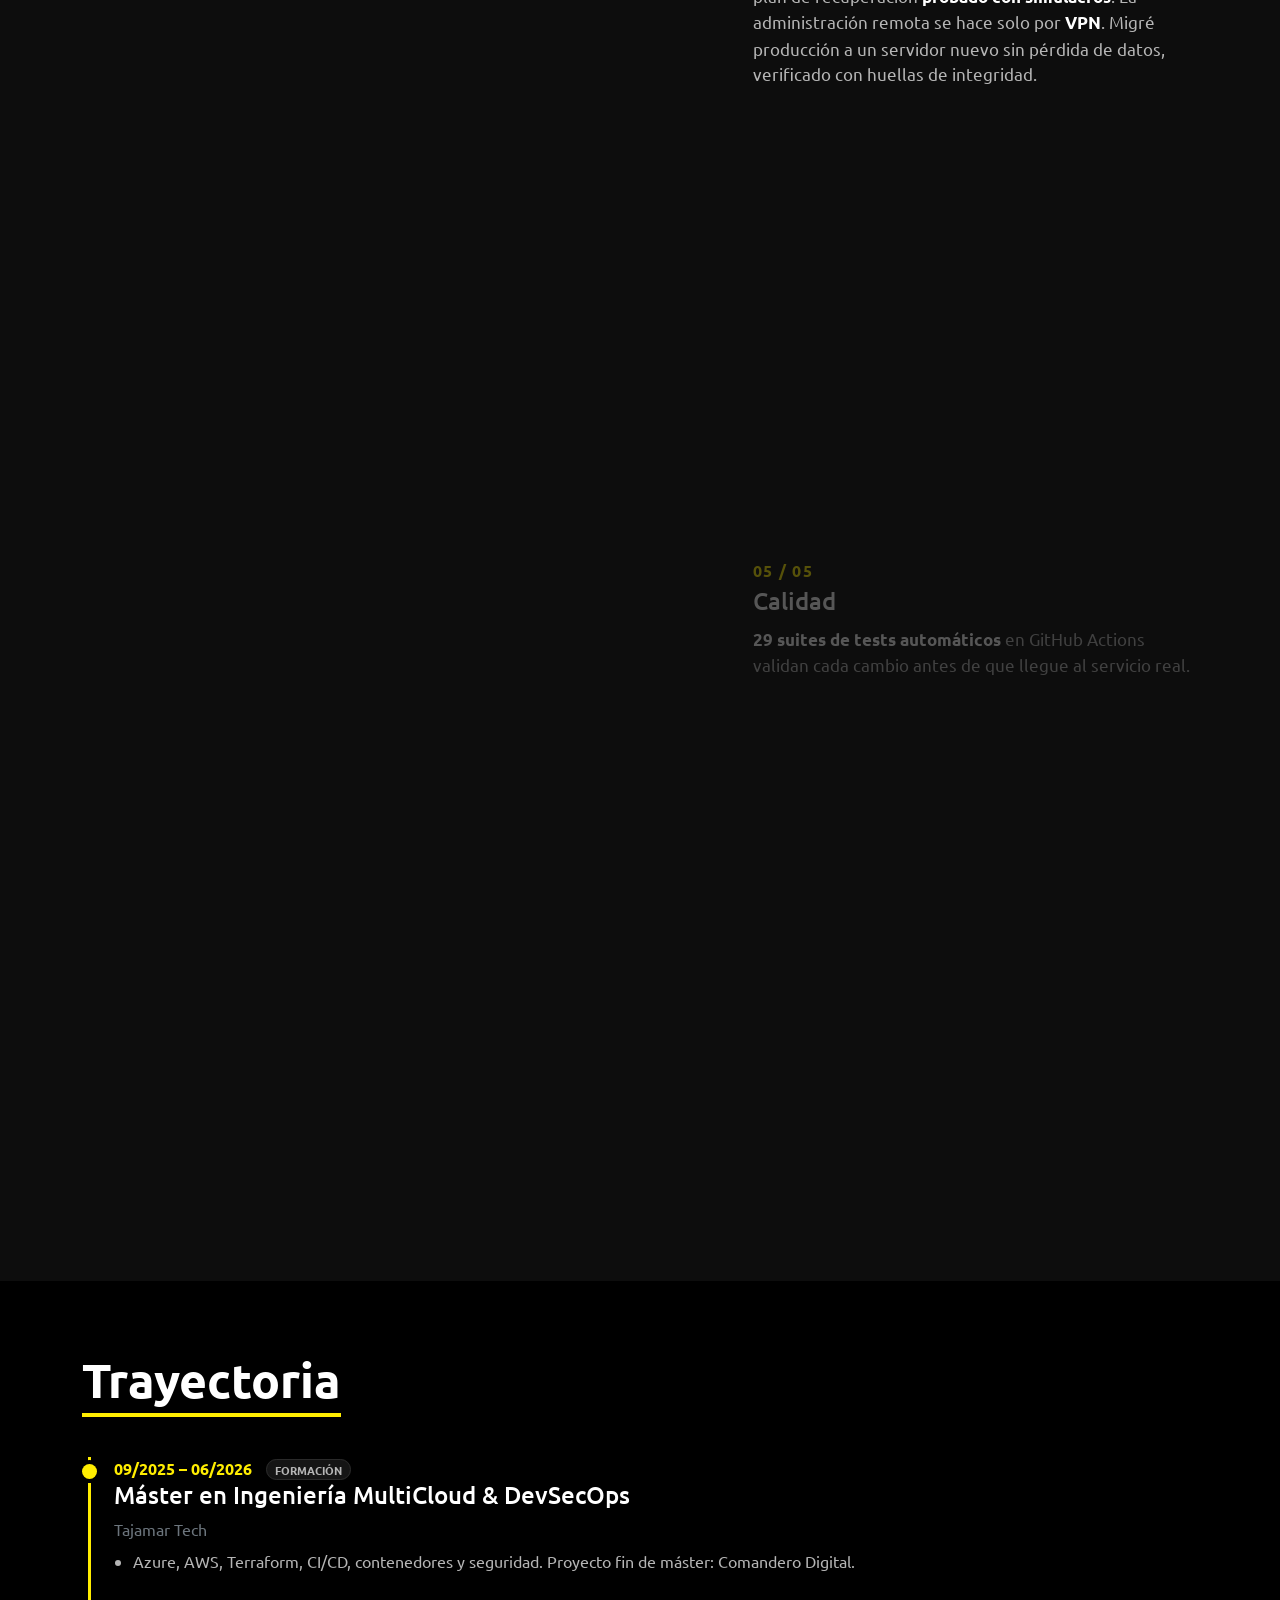
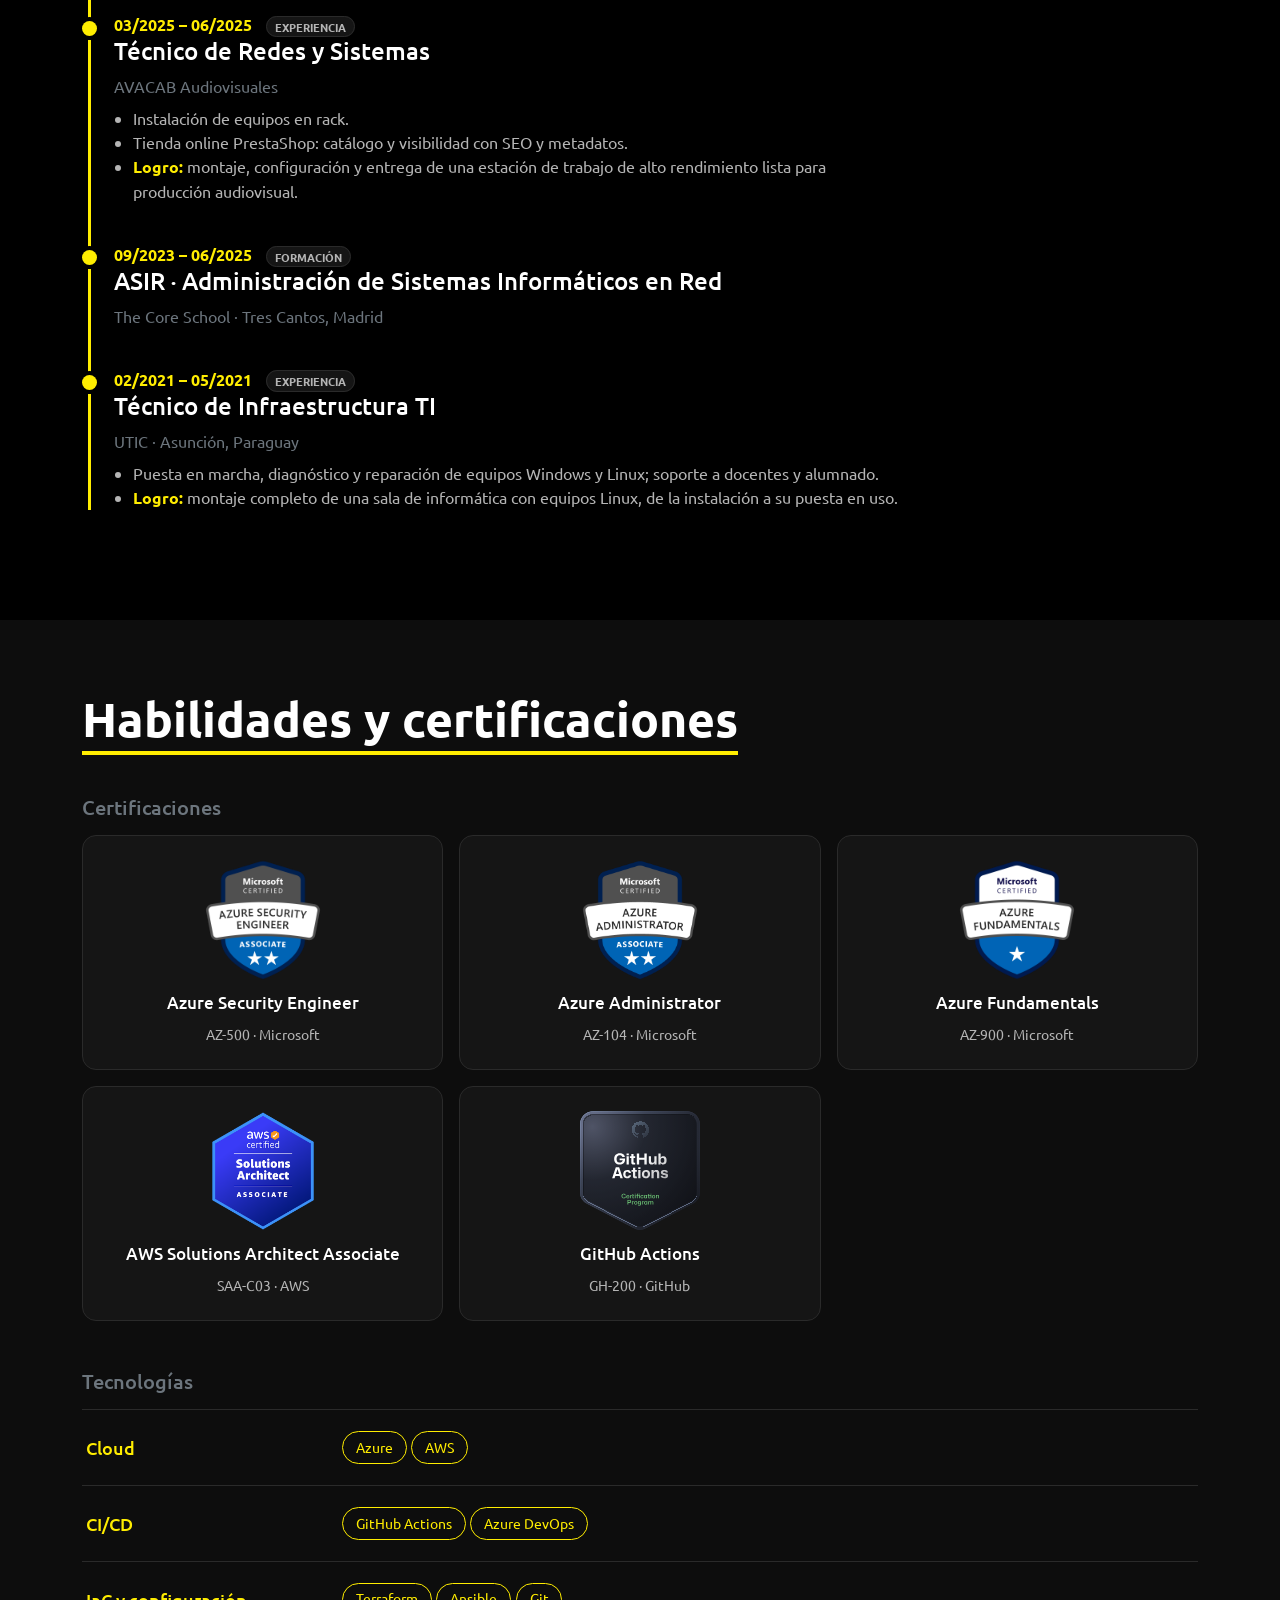
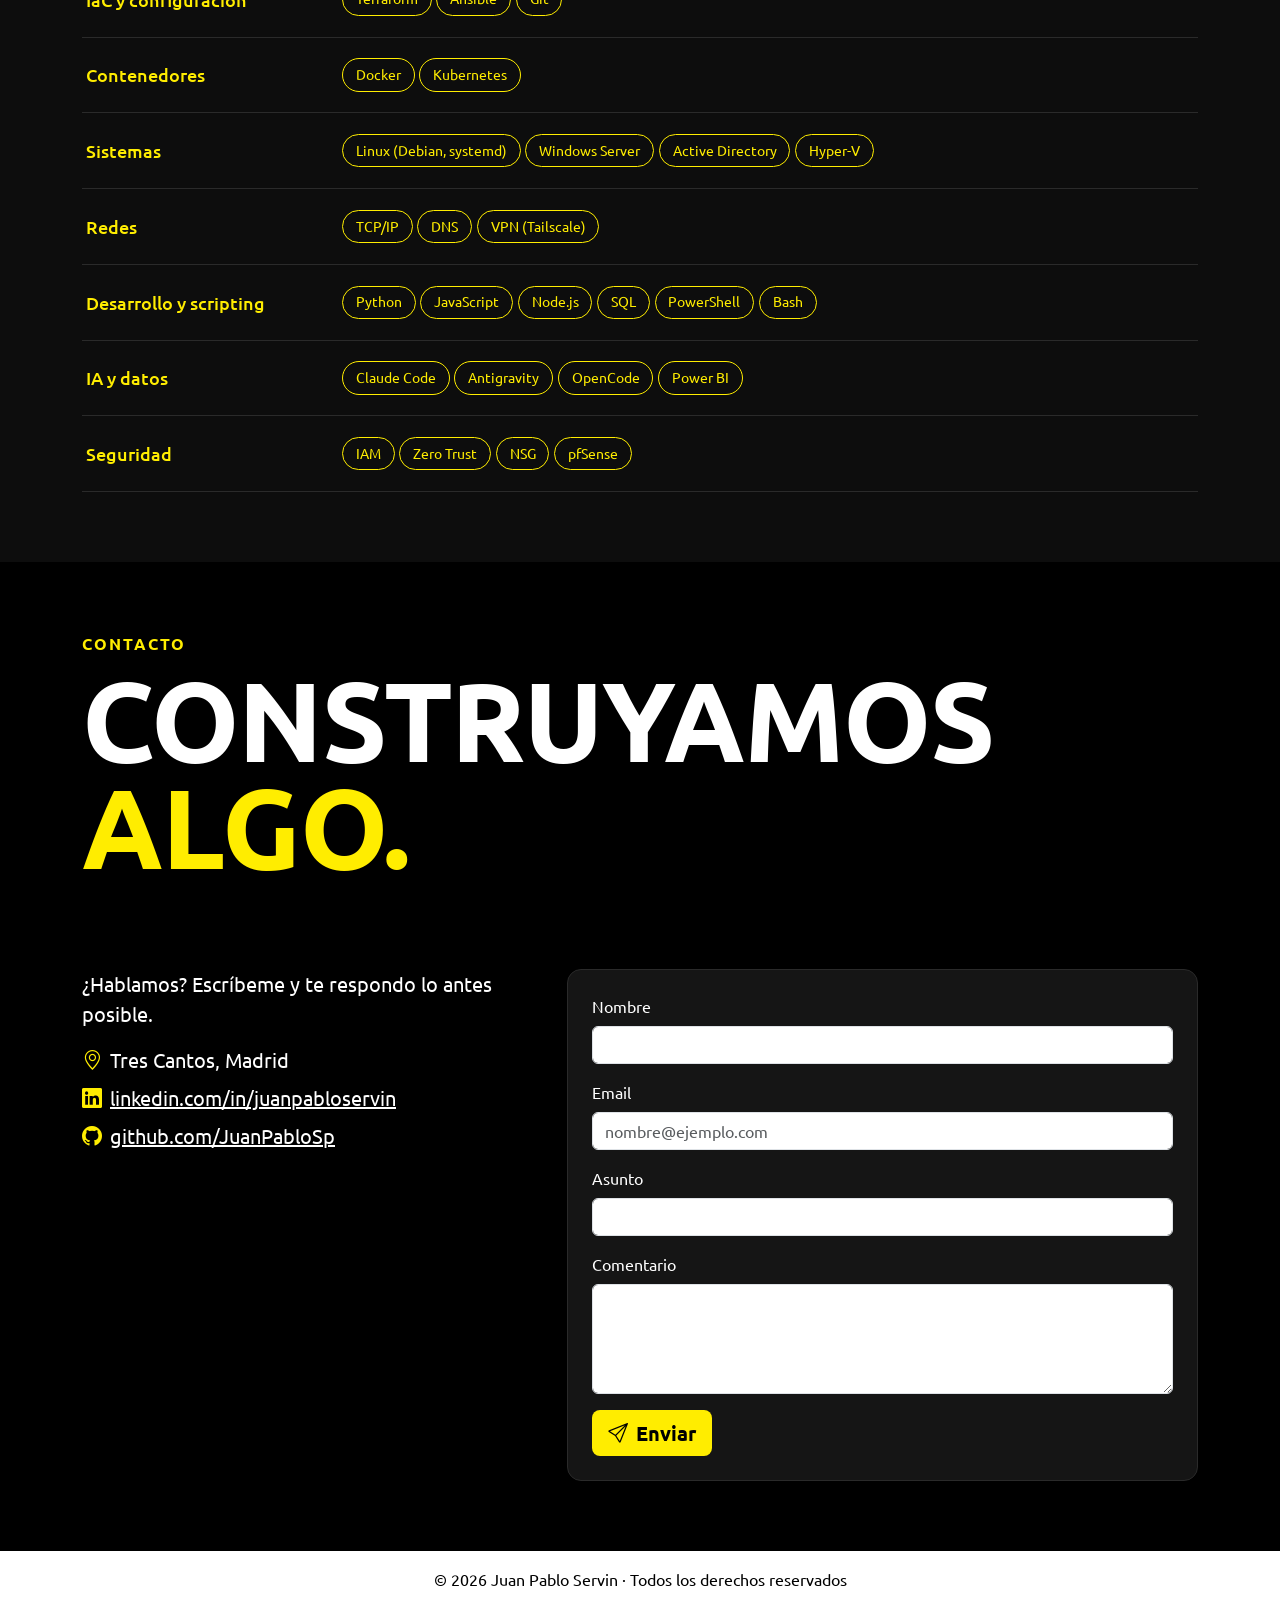
==== commit e74161a8: "El texto de apertura de la arquitectura ya no queda pegado arriba El título grande y el texto "Elige" ====
--- a/index.html
+++ b/index.html
@@ -196,15 +196,16 @@
 
         <section id="arquitectura" class="alt">
             <div class="container">
+                <h2 class="section-title">Arquitectura de mis proyectos</h2>
+                <p class="section-lead reveal up">Elige un proyecto y haz scroll: cada paso ilumina la parte del sistema de la que hablo. Diagramas simplificados a propósito, sin direcciones ni configuración.</p>
                 <div class="arch-bar" id="archBar">
-                <h2 class="section-title">Arquitectura de mis proyectos</h2>
+                    <span class="arch-bar-title" aria-hidden="true">Arquitectura de mis proyectos</span>
                 <div class="arch-tabs" role="tablist" aria-label="Elegir arquitectura">
                     <button type="button" role="tab" class="arch-tab active" data-arch="comandero" aria-selected="true">Comandero Digital</button>
                     <button type="button" role="tab" class="arch-tab" data-arch="cicd" aria-selected="false">Pipelines CI/CD</button>
                     <button type="button" role="tab" class="arch-tab" data-arch="windows" aria-selected="false">Windows Server</button>
                 </div>
                 </div>
-                <p class="section-lead reveal up">Elige un proyecto y haz scroll: cada paso ilumina la parte del sistema de la que hablo. Diagramas simplificados a propósito, sin direcciones ni configuración.</p>
                 <div class="scrolly" data-arch-pane="comandero" role="tabpanel">
                     <div class="stage-wrap"><div class="scrolly-stage"><svg class="arch scrolly-svg" viewBox="0 0 860 460" data-full="0 0 860 460" style="aspect-ratio:860/460" role="img" aria-labelledby="tc"><title id="tc">Arquitectura simplificada de Comandero Digital</title><defs><marker id="arA" viewBox="0 0 10 10" refX="9" refY="5" markerWidth="7" markerHeight="7" orient="auto-start-reverse"><path d="M0 0L10 5L0 10z" fill="#FFED00"/></marker></defs><rect class="zone" x="20" y="30" width="820" height="305" rx="14"/><text x="36" y="52" class="zl">Red local del restaurante</text><g class="layer" data-layer="l-term"><rect class="box " x="40" y="80" width="200" height="58" rx="10"/><text x="140" y="105" text-anchor="middle" class="t1">Terminales de sala</text><text x="140" y="125" text-anchor="middle" class="t2">navegador · tablet / móvil</text><rect class="box " x="40" y="155" width="200" height="58" rx="10"/><text x="140" y="180" text-anchor="middle" class="t1">Caja (TPV)</text><text x="140" y="200" text-anchor="middle" class="t2">navegador</text><rect class="box " x="40" y="230" width="200" height="58" rx="10"/><text x="140" y="255" text-anchor="middle" class="t1">Pantalla de cocina</text><text x="140" y="275" text-anchor="middle" class="t2">navegador</text><text x="140" y="318" text-anchor="middle" class="t2">↻ cola offline: siguen operativas sin red</text><path class="flow" d="M240 109 H330" marker-end="url(#arA)" /><path class="flow" d="M240 184 H330" marker-end="url(#arA)" /><path class="flow" d="M240 259 H330" marker-end="url(#arA)" /></g><g class="layer" data-layer="l-server"><rect class="zone acc" x="330" y="70" width="230" height="240" rx="12"/><text x="445" y="92" text-anchor="middle" class="zl acct">Servidor local · Debian</text><rect class="box " x="350" y="108" width="190" height="70" rx="10"/><text x="445" y="139" text-anchor="middle" class="t1">API REST + WebSocket</text><text x="445" y="159" text-anchor="middle" class="t2">Node.js · Express</text><rect class="box " x="350" y="214" width="190" height="70" rx="10"/><text x="445" y="245" text-anchor="middle" class="t1">Base de datos</text><text x="445" y="265" text-anchor="middle" class="t2">SQLite · modo WAL</text><path class="flow" d="M445 178 V214" marker-end="url(#arA)" /></g><g class="layer" data-layer="l-print"><rect class="box " x="640" y="100" width="180" height="58" rx="10"/><text x="730" y="125" text-anchor="middle" class="t1">Impresora de cocina</text><text x="730" y="145" text-anchor="middle" class="t2">térmica</text><rect class="box " x="640" y="190" width="180" height="58" rx="10"/><text x="730" y="215" text-anchor="middle" class="t1">Impresora de barra</text><text x="730" y="235" text-anchor="middle" class="t2">térmica</text><path class="flow" d="M540 130 H640" marker-end="url(#arA)" /><path class="flow" d="M540 150 C590 150 590 210 640 214" marker-end="url(#arA)" /></g><g class="layer" data-layer="l-backup"><rect class="box " x="330" y="380" width="230" height="56" rx="10"/><text x="445" y="404" text-anchor="middle" class="t1">Copias de seguridad automáticas</text><text x="445" y="424" text-anchor="middle" class="t2">almacenamiento en la nube</text><path class="flow" d="M445 310 V380" marker-end="url(#arA)" /></g><g class="layer" data-layer="l-vpn"><rect class="box " x="40" y="380" width="250" height="56" rx="10"/><text x="165" y="404" text-anchor="middle" class="t1">Acceso remoto de administración</text><text x="165" y="424" text-anchor="middle" class="t2">VPN (Tailscale)</text><path class="flow" d="M200 380 C 240 345, 330 330, 372 300" marker-end="url(#arA)" stroke-dasharray="3 6"/></g><g class="layer" data-layer="l-ci"><rect class="box dash" x="600" y="380" width="240" height="56" rx="10"/><text x="720" y="404" text-anchor="middle" class="t1">Tests automáticos</text><text x="720" y="424" text-anchor="middle" class="t2">29 suites · GitHub Actions</text></g></svg></div></div>
                     <div class="scrolly-steps">
--- a/css/style.css
+++ b/css/style.css
@@ -321,7 +321,11 @@
   display: flex; flex-wrap: wrap; align-items: center; justify-content: space-between; gap: .5rem 1.5rem;
   padding: .6rem 0; margin-bottom: .75rem; background: var(--bg-alt); border-bottom: 1px solid var(--border);
 }
-.arch-bar .section-title { font-size: clamp(1.25rem, 2.6vw, 2rem); margin: 0; padding-bottom: .25rem; }
+.arch-bar-title {
+  font-weight: 700; font-size: clamp(1.15rem, 2.6vw, 2rem); line-height: 1.2; padding-bottom: .2rem;
+  border-bottom: 3px solid var(--accent); visibility: hidden; opacity: 0; transition: opacity .3s;
+}
+.arch-bar.title-shown .arch-bar-title { visibility: visible; opacity: 1; }
 .arch-bar .arch-tabs { margin: 0; }
 .arch-tab { white-space: nowrap; }
 @media (max-width: 575px) {
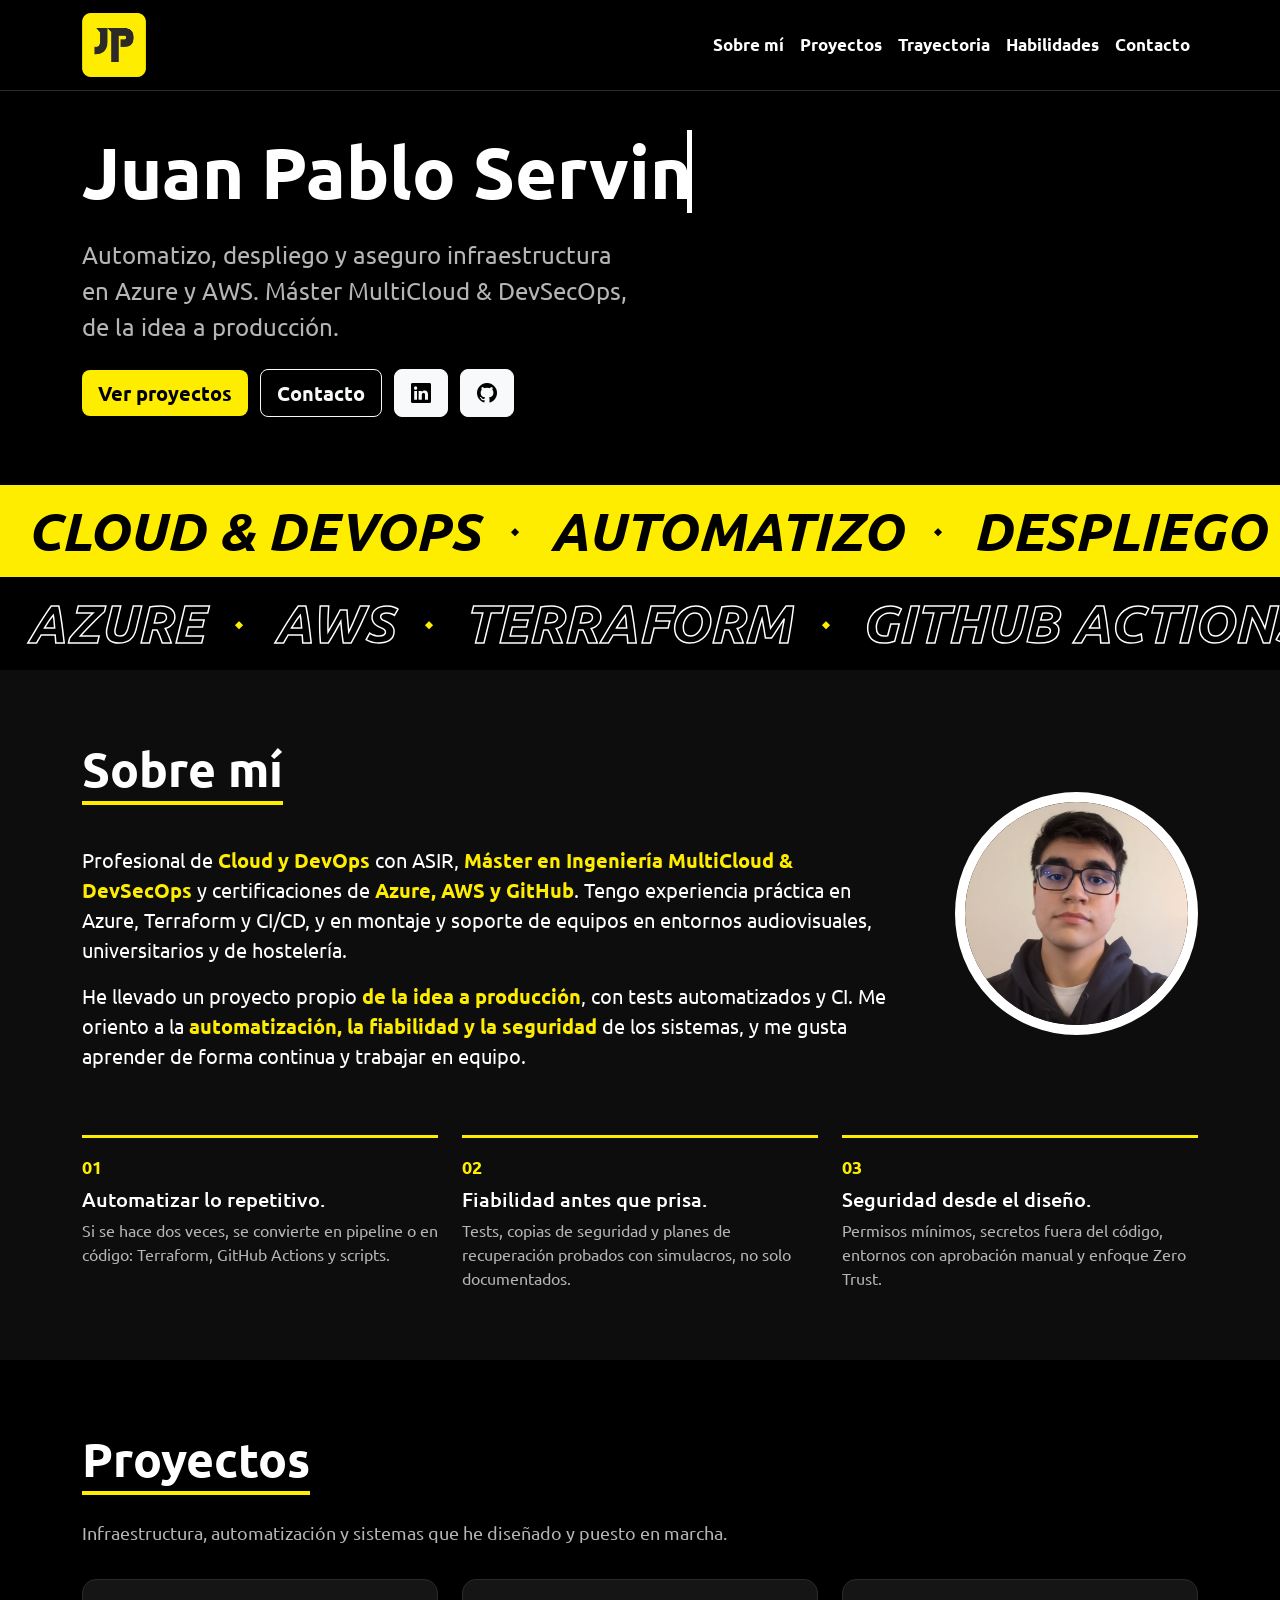
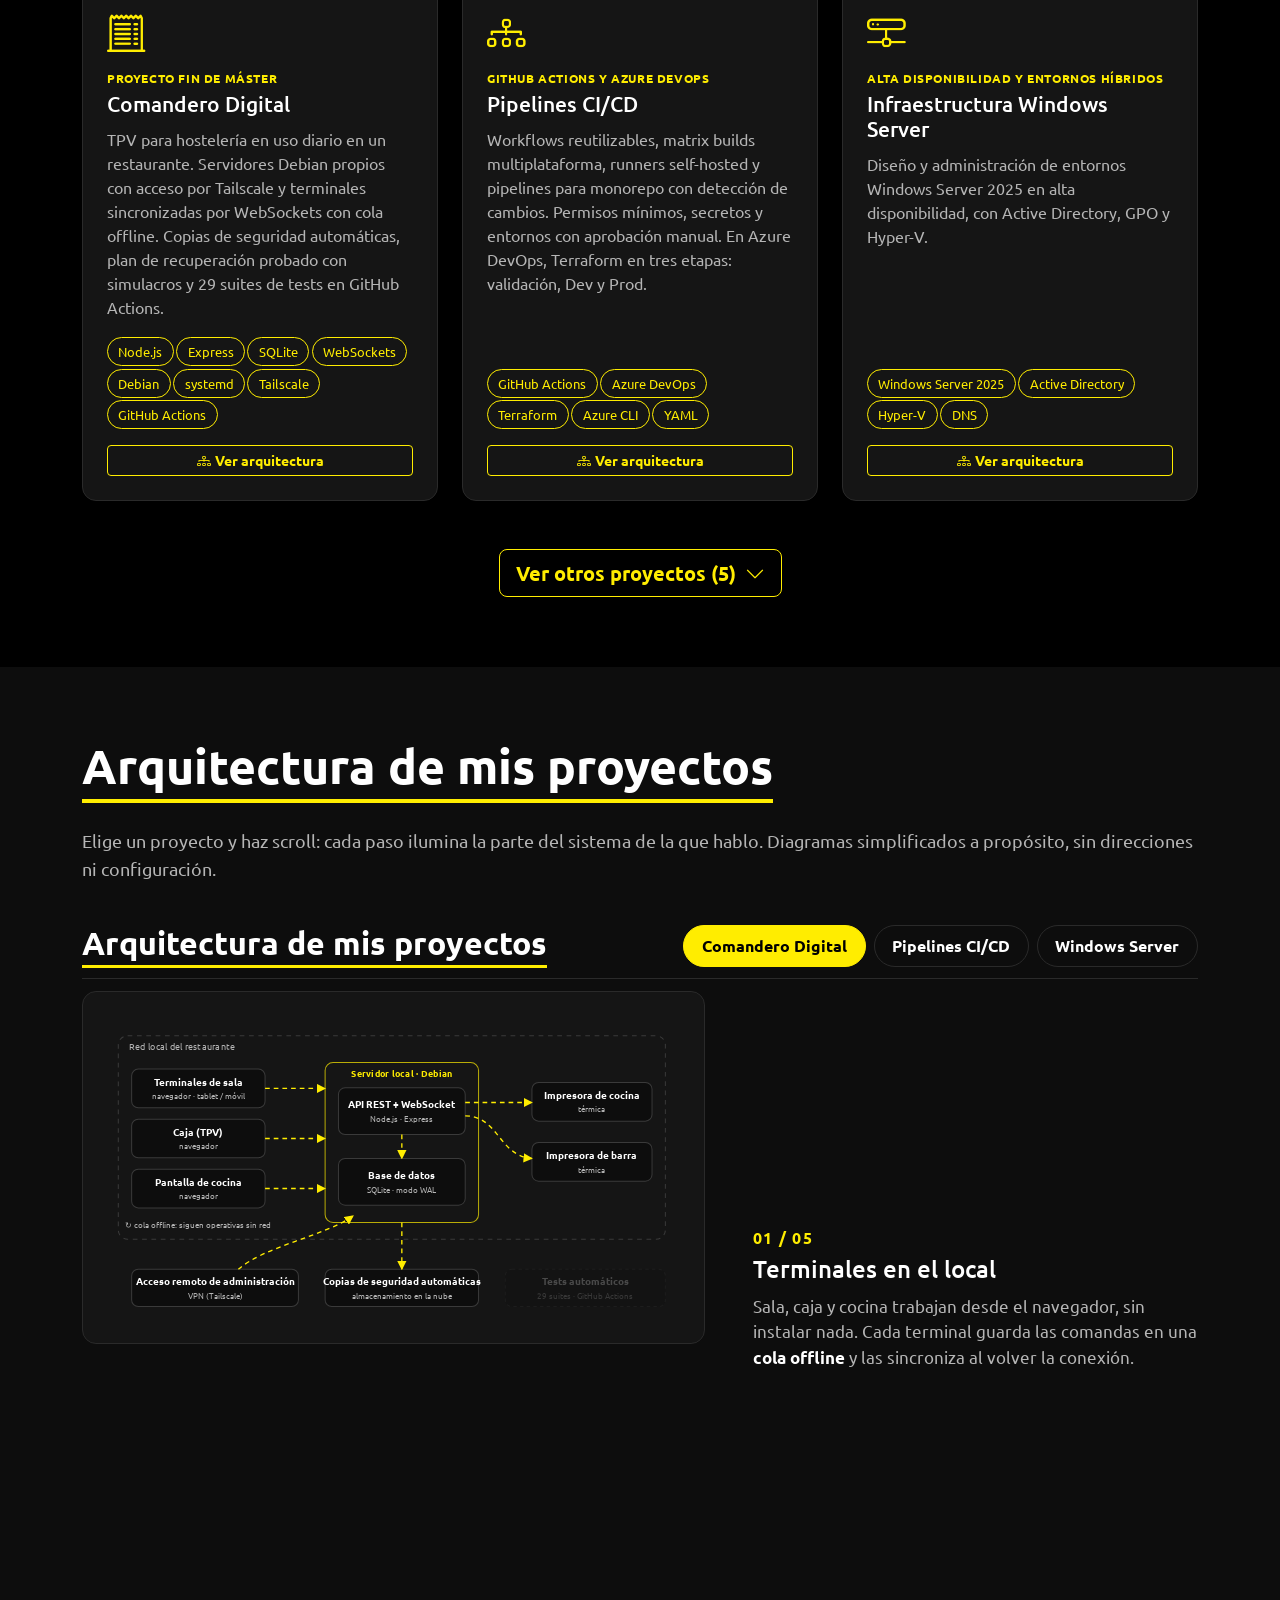
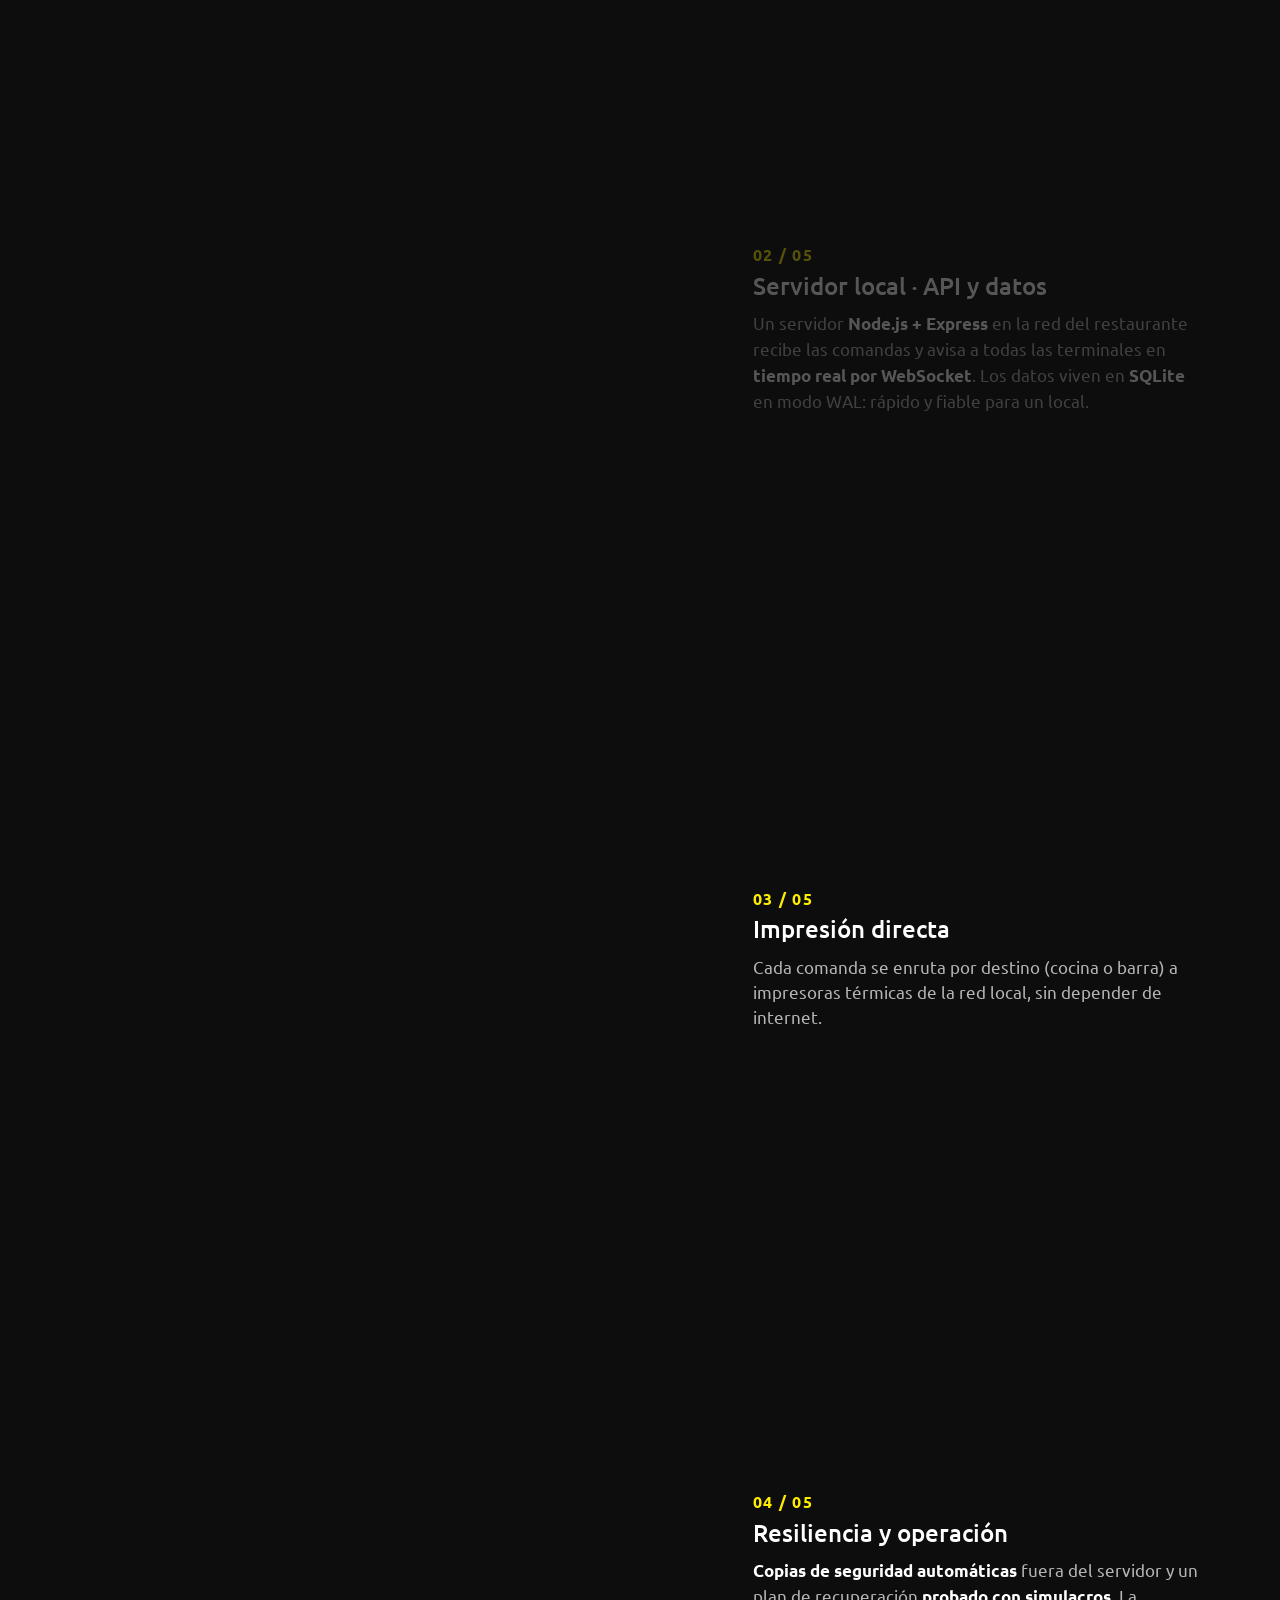
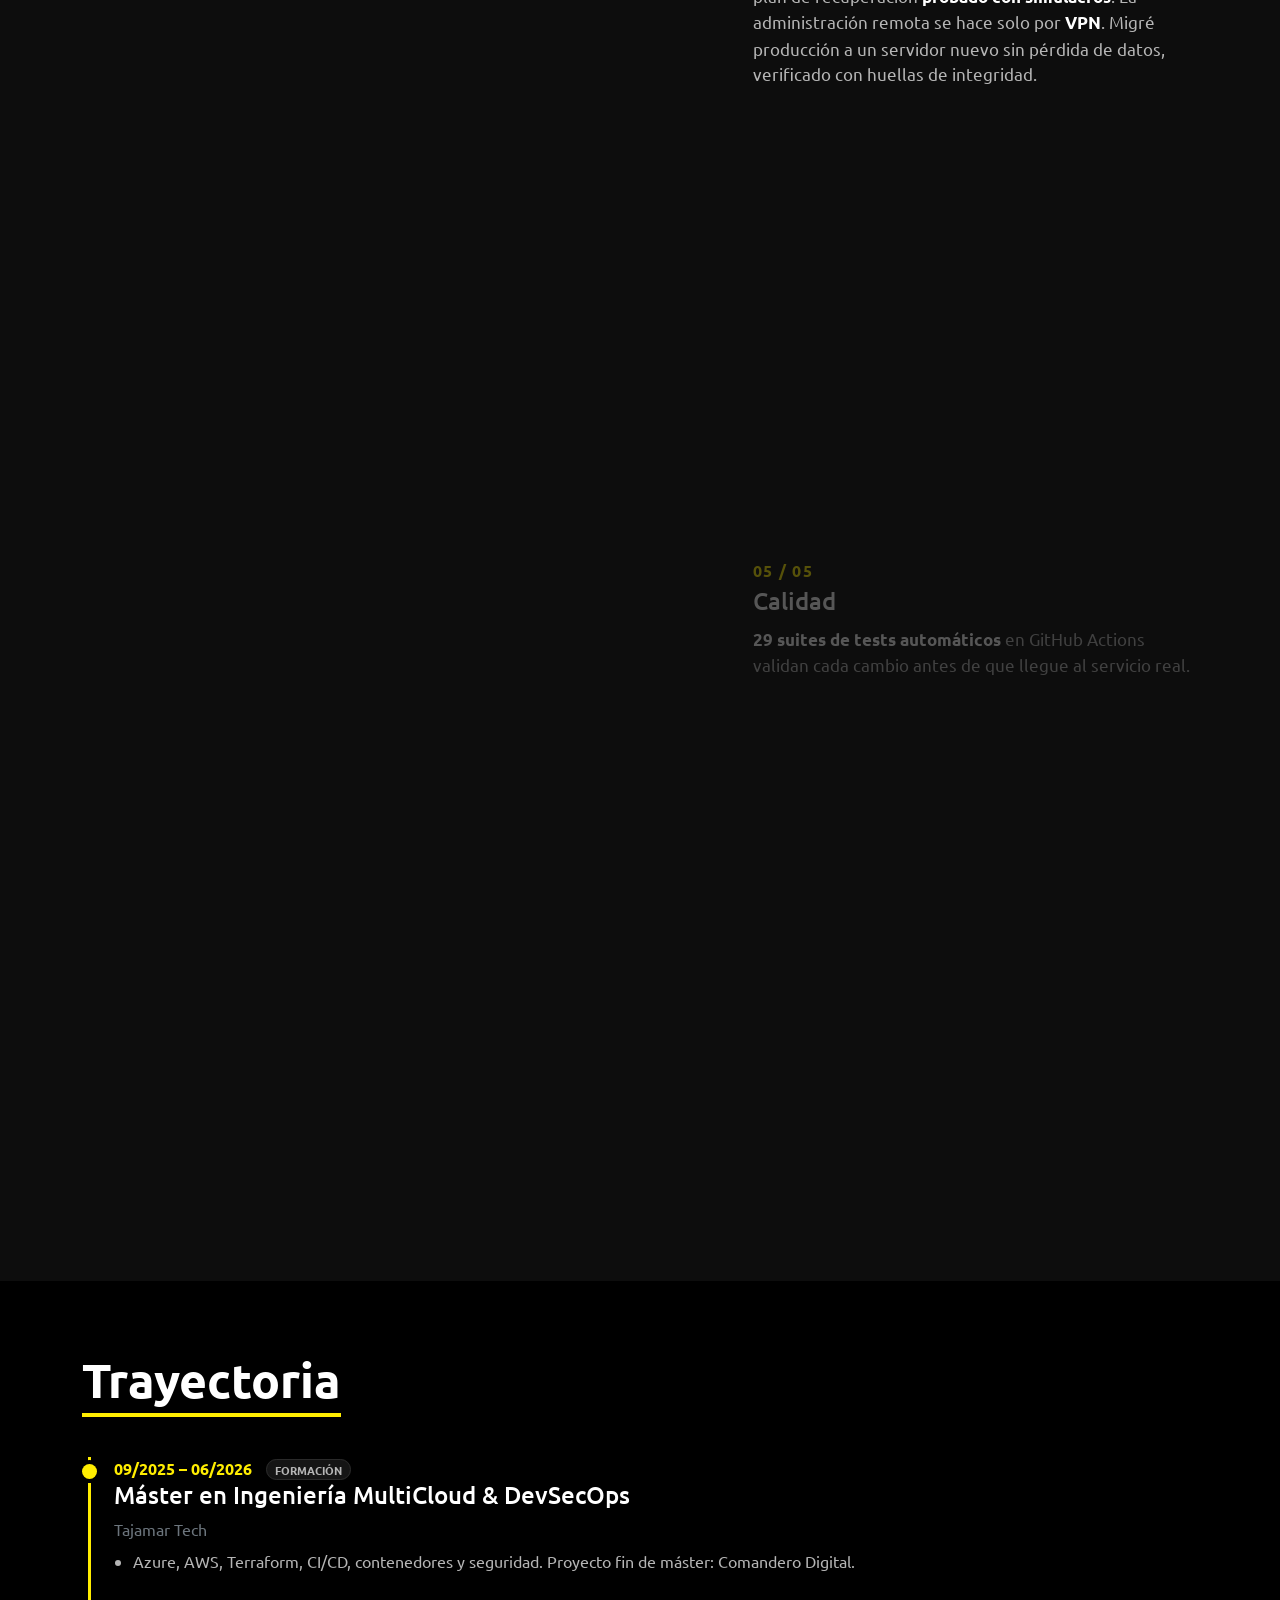
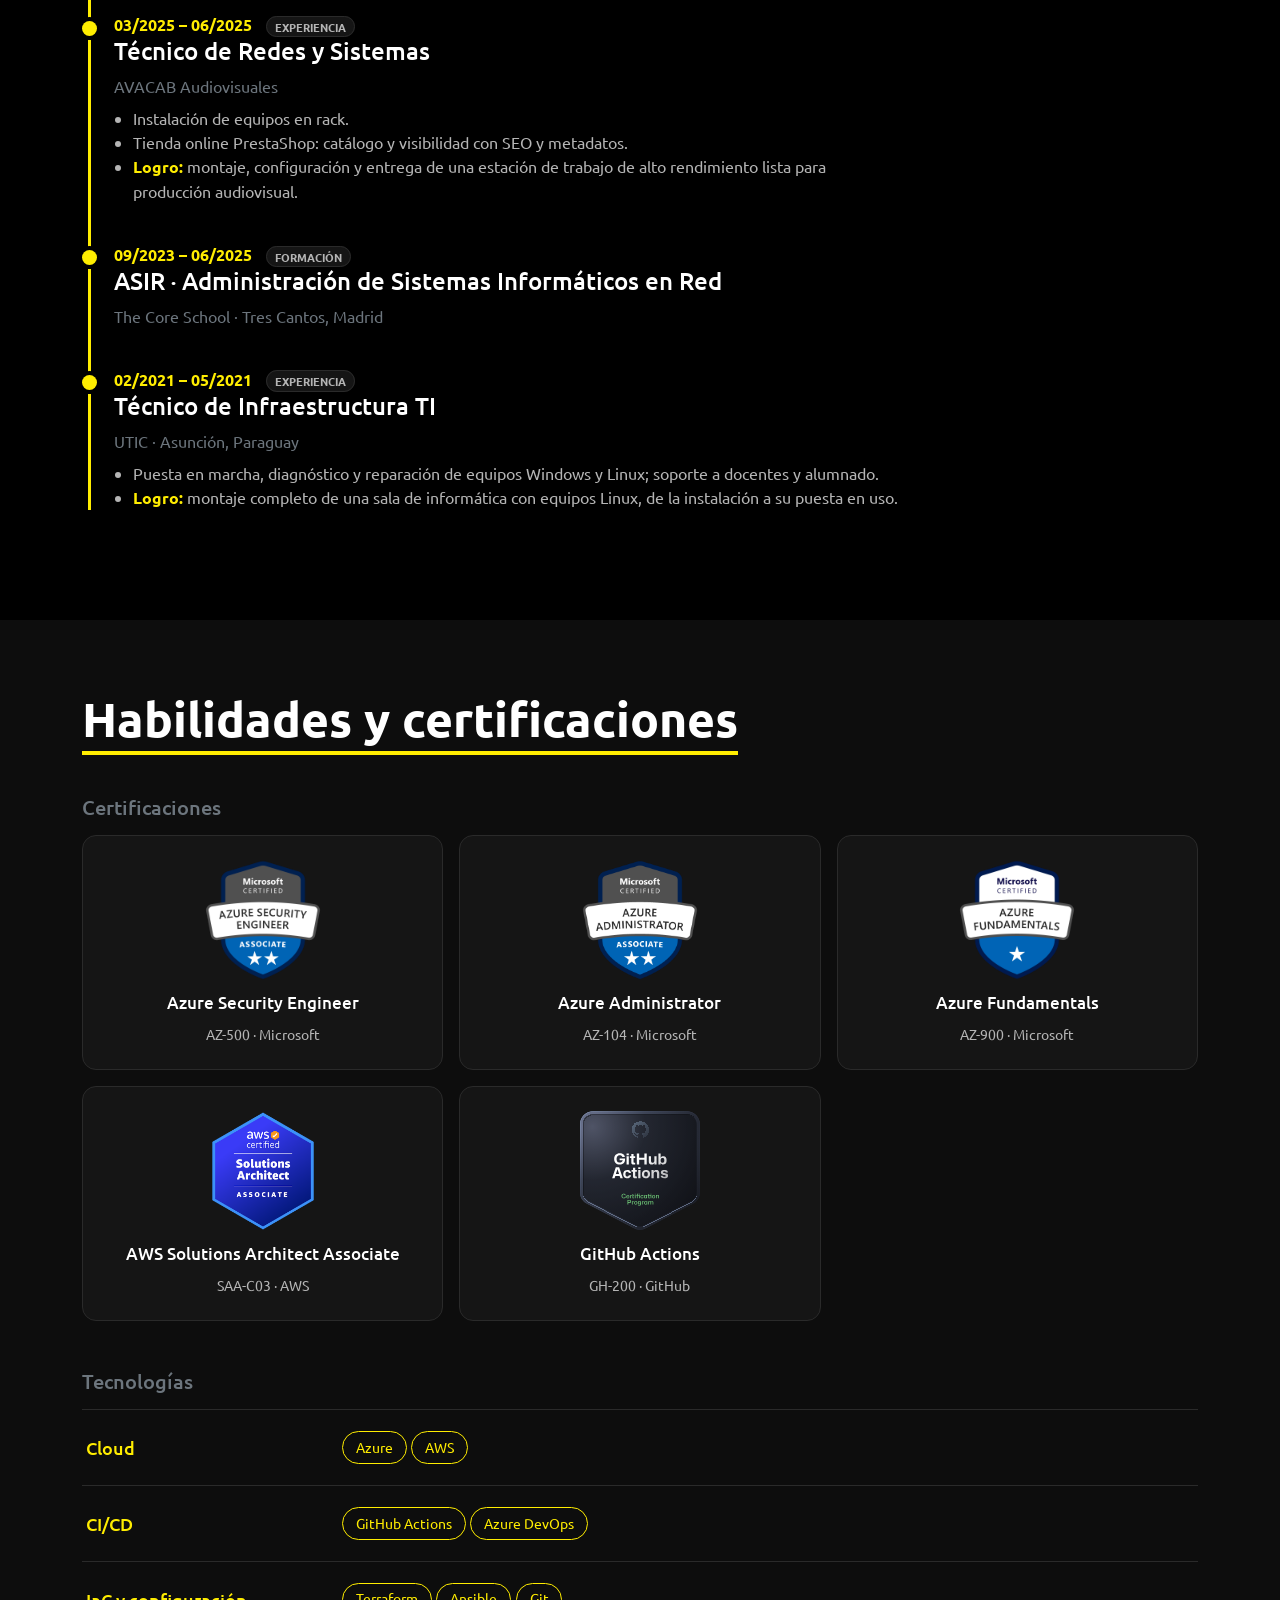
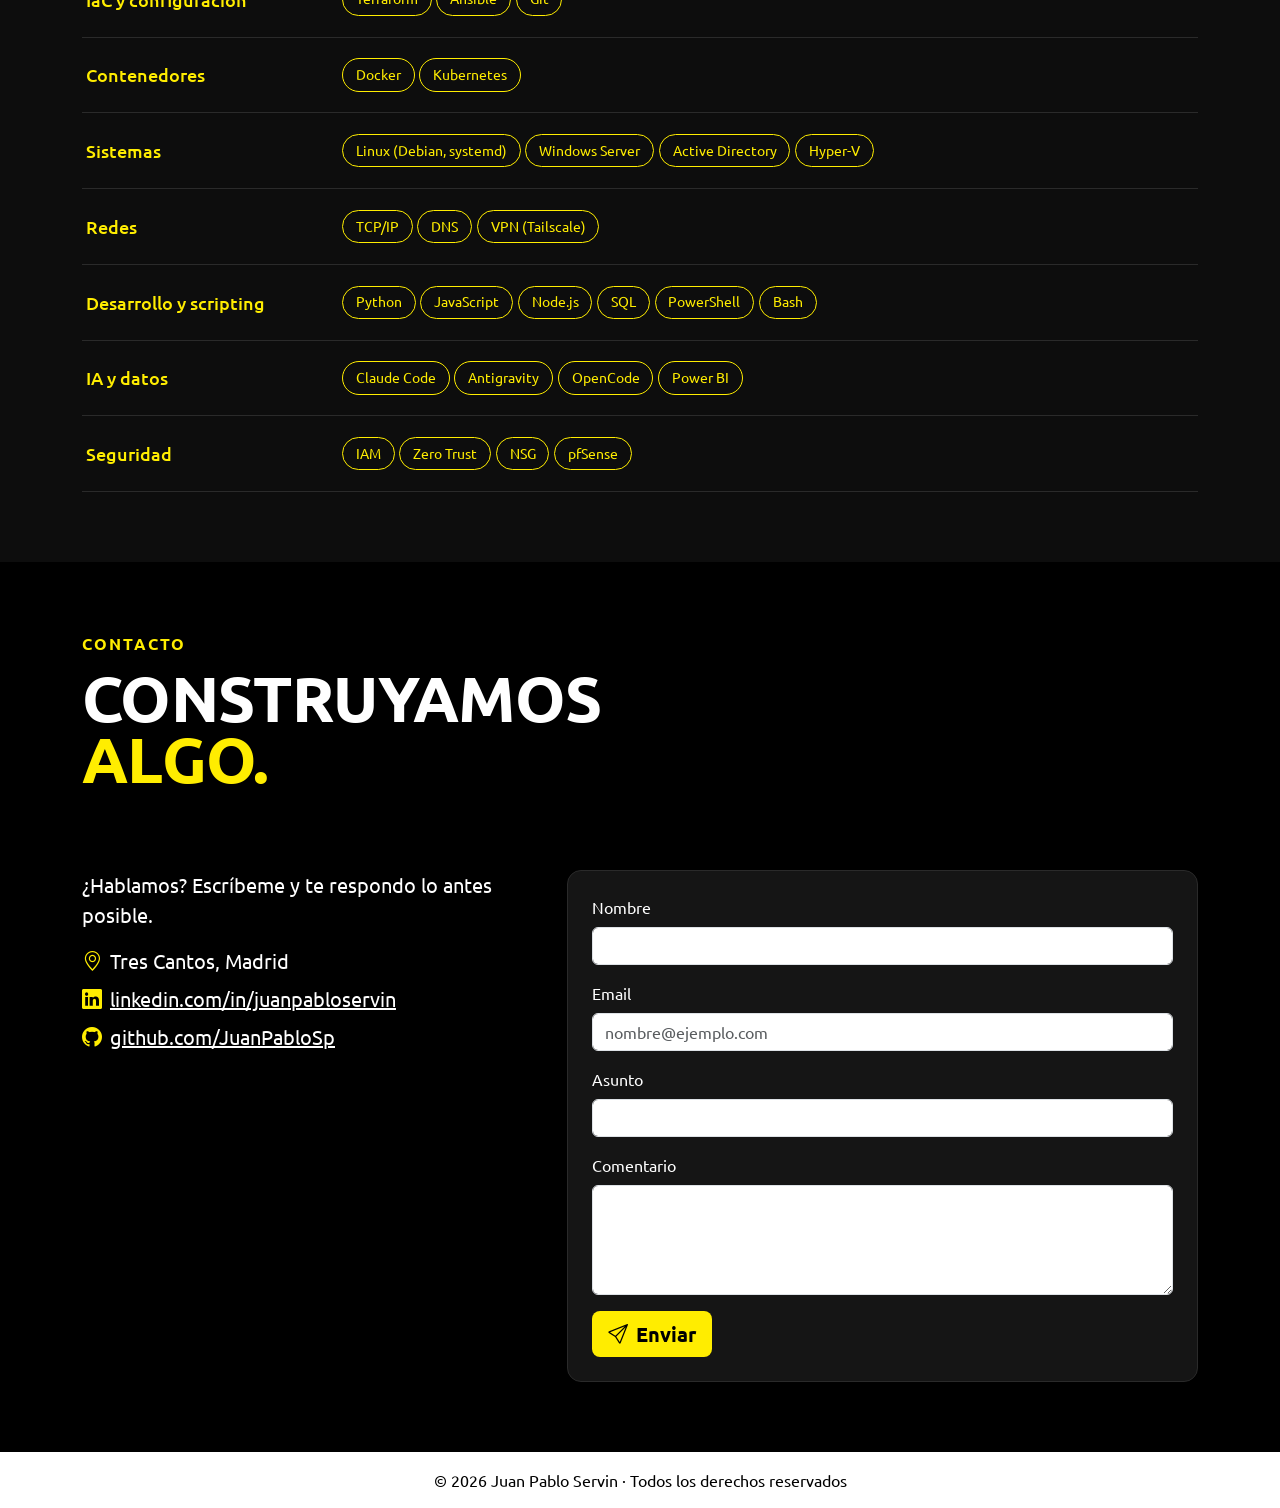
==== commit 33fe5a74: "Alinear el botón "Ver arquitectura" en las tarjetas de proyecto El botón pasa debajo de las etiqueta" ====
--- a/index.html
+++ b/index.html
@@ -111,8 +111,8 @@
                             <small class="project-kind">Proyecto Fin de Máster</small>
                             <h3>Comandero Digital</h3>
                             <p class="project-desc">TPV para hostelería en uso diario en un restaurante. Servidores Debian propios con acceso por Tailscale y terminales sincronizadas por WebSockets con cola offline. Copias de seguridad automáticas, plan de recuperación probado con simulacros y 29 suites de tests en GitHub Actions.</p>
-                            <a href="#arquitectura" data-arch="comandero" class="btn btn-sm btn-outline-accent mb-3 arch-btn"><i class="bi bi-diagram-3 me-1"></i>Ver arquitectura</a>
-                            <div class="mt-auto"><span class="badge-tech">Node.js</span><span class="badge-tech">Express</span><span class="badge-tech">SQLite</span><span class="badge-tech">WebSockets</span><span class="badge-tech">Debian</span><span class="badge-tech">systemd</span><span class="badge-tech">Tailscale</span><span class="badge-tech">GitHub Actions</span></div>
+                            <div><span class="badge-tech">Node.js</span><span class="badge-tech">Express</span><span class="badge-tech">SQLite</span><span class="badge-tech">WebSockets</span><span class="badge-tech">Debian</span><span class="badge-tech">systemd</span><span class="badge-tech">Tailscale</span><span class="badge-tech">GitHub Actions</span></div>
+                            <a href="#arquitectura" data-arch="comandero" class="btn btn-sm btn-outline-accent mt-3 arch-btn"><i class="bi bi-diagram-3 me-1"></i>Ver arquitectura</a>
                         </article>
                     </div>
                     <div class="col-md-6 col-lg-4 reveal up">
@@ -121,8 +121,8 @@
                             <small class="project-kind">GitHub Actions y Azure DevOps</small>
                             <h3>Pipelines CI/CD</h3>
                             <p class="project-desc">Workflows reutilizables, matrix builds multiplataforma, runners self-hosted y pipelines para monorepo con detección de cambios. Permisos mínimos, secretos y entornos con aprobación manual. En Azure DevOps, Terraform en tres etapas: validación, Dev y Prod.</p>
-                            <a href="#arquitectura" data-arch="cicd" class="btn btn-sm btn-outline-accent mb-3 arch-btn"><i class="bi bi-diagram-3 me-1"></i>Ver arquitectura</a>
-                            <div class="mt-auto"><span class="badge-tech">GitHub Actions</span><span class="badge-tech">Azure DevOps</span><span class="badge-tech">Terraform</span><span class="badge-tech">Azure CLI</span><span class="badge-tech">YAML</span></div>
+                            <div><span class="badge-tech">GitHub Actions</span><span class="badge-tech">Azure DevOps</span><span class="badge-tech">Terraform</span><span class="badge-tech">Azure CLI</span><span class="badge-tech">YAML</span></div>
+                            <a href="#arquitectura" data-arch="cicd" class="btn btn-sm btn-outline-accent mt-3 arch-btn"><i class="bi bi-diagram-3 me-1"></i>Ver arquitectura</a>
                         </article>
                     </div>
                     <div class="col-md-6 col-lg-4 reveal up">
@@ -131,8 +131,8 @@
                             <small class="project-kind">Alta disponibilidad y entornos híbridos</small>
                             <h3>Infraestructura Windows Server</h3>
                             <p class="project-desc">Diseño y administración de entornos Windows Server 2025 en alta disponibilidad, con Active Directory, GPO y Hyper-V.</p>
-                            <a href="#arquitectura" data-arch="windows" class="btn btn-sm btn-outline-accent mb-3 arch-btn"><i class="bi bi-diagram-3 me-1"></i>Ver arquitectura</a>
-                            <div class="mt-auto"><span class="badge-tech">Windows Server 2025</span><span class="badge-tech">Active Directory</span><span class="badge-tech">Hyper-V</span><span class="badge-tech">DNS</span></div>
+                            <div><span class="badge-tech">Windows Server 2025</span><span class="badge-tech">Active Directory</span><span class="badge-tech">Hyper-V</span><span class="badge-tech">DNS</span></div>
+                            <a href="#arquitectura" data-arch="windows" class="btn btn-sm btn-outline-accent mt-3 arch-btn"><i class="bi bi-diagram-3 me-1"></i>Ver arquitectura</a>
                         </article>
                     </div>
                 </div>
--- a/css/style.css
+++ b/css/style.css
@@ -25,7 +25,7 @@
 }
 
 /* Navbar */
-.navbar { background: rgba(0,0,0,.85); backdrop-filter: blur(10px); border-bottom: 1px solid var(--border); }
+.navbar { background: #000; border-bottom: 1px solid var(--border); }
 .navbar .nav-link { font-size: 1.05rem; font-weight: 700; color: var(--text); }
 .navbar .nav-link:hover, .navbar .nav-link.active { color: var(--accent); }
 .navbar-brand img { width: 64px; }
@@ -312,7 +312,7 @@
 .contact-eyebrow { color: var(--accent); font-weight: 700; letter-spacing: .12em; text-transform: uppercase; margin: 0 0 .75rem; }
 .contact-title {
   font-weight: 700; text-transform: uppercase; line-height: .95; letter-spacing: -.01em;
-  font-size: clamp(2.6rem, 10vw, 7rem); margin: 0 0 2.5rem;
+  font-size: clamp(1.9rem, 6vw, 4rem); margin: 0 0 2rem;
 }
 
 /* Barra fija de la arquitectura: título + pestañas siempre visibles mientras se avanza */
@@ -334,3 +334,7 @@
   .arch-bar .arch-tabs::-webkit-scrollbar { display: none; }
   .arch-tab { padding: .3rem .8rem; font-size: .85rem; }
 }
+
+/* Tarjetas de proyecto: el botón siempre queda abajo, alineado entre tarjetas */
+.project .project-desc { flex: 1 1 auto; }
+.project .arch-btn { display: block; width: 100%; text-align: center; }
